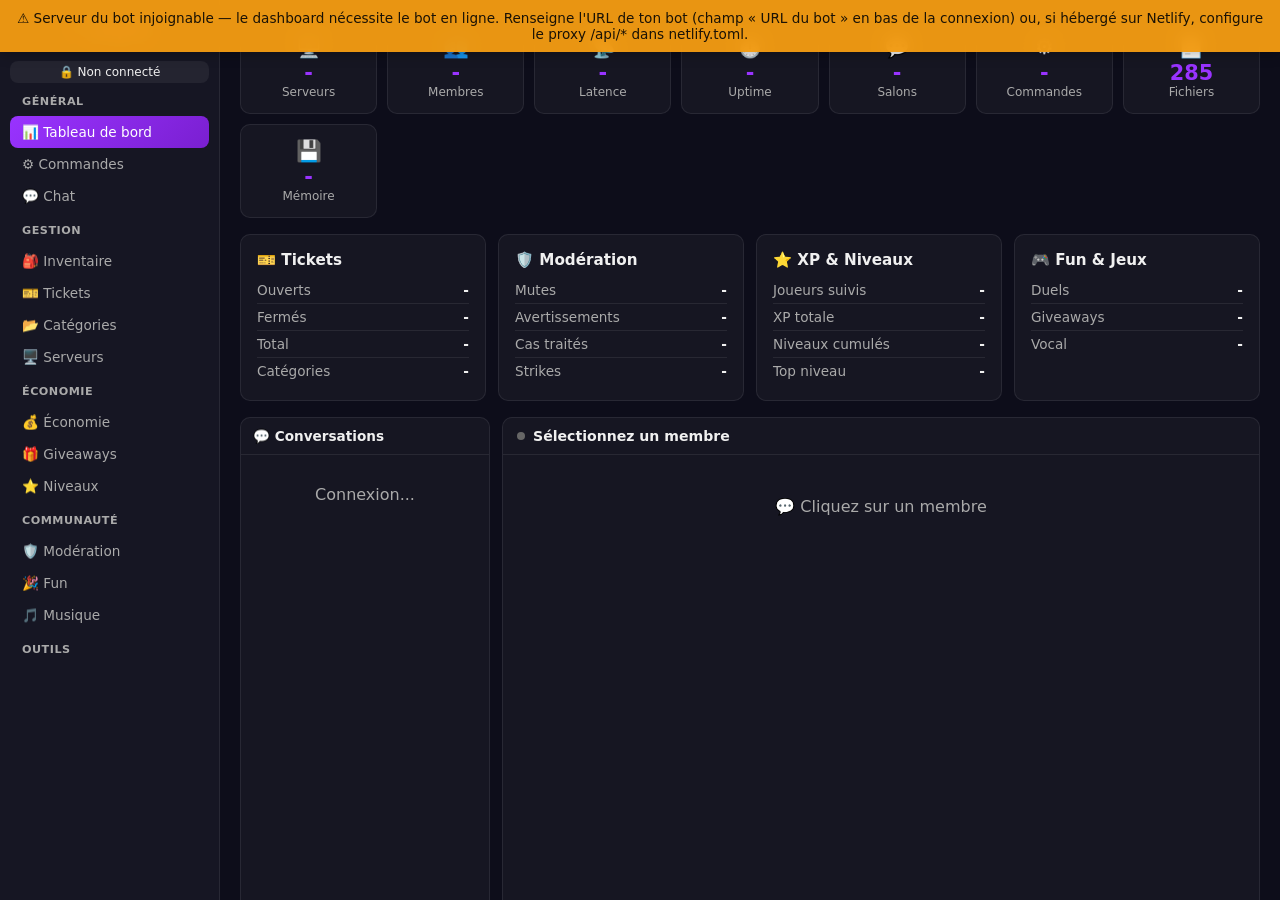
==== dashboard.html @ 364f9ef4 "Initial commit: static site (index, dashboard, common)" ====
<!DOCTYPE html>
<html lang="fr">
<head>
<meta charset="UTF-8">
<meta name="viewport" content="width=device-width, initial-scale=1.0">
<title>𝓼ιмρℓє — Panneau de Contrôle</title>
<style>
*{margin:0;padding:0;box-sizing:border-box}
:root{--p:#9933ff;--p2:#7a1fd1;--s:#ff3399;--ok:#2ecc71;--bad:#e74c3c;--warn:#f39c12;--bg:#0d0d1a;--glass:rgba(255,255,255,0.06);--gh:rgba(255,255,255,0.10);--card:rgba(255,255,255,0.04);--brd:rgba(255,255,255,0.08);--t:#f0f0f0;--t2:#aaa;--r:14px}
body{font-family:system-ui,-apple-system,sans-serif;background:var(--bg);color:var(--t);height:100vh;overflow:hidden}
.layout{display:flex;height:100vh}
.sidebar{width:220px;background:var(--card);border-right:1px solid var(--brd);padding:16px 10px;flex-shrink:0;overflow-y:auto}
.sidebar h1{font-size:1.1em;font-weight:800;background:linear-gradient(135deg,var(--p),var(--s));-webkit-background-clip:text;-webkit-text-fill-color:transparent;background-clip:text;margin-bottom:16px;text-align:center;padding:4px}
.nav-item{display:flex;align-items:center;gap:8px;padding:8px 12px;border-radius:8px;cursor:pointer;transition:all .2s;color:var(--t2);font-weight:500;font-size:.85em}
.nav-item:hover{background:rgba(153,51,255,0.1);color:var(--t)}
.nav-item.active{background:linear-gradient(135deg,var(--p),var(--p2));color:#fff}
.nav-group{margin:8px 0 4px;padding:4px 12px;font-size:.7em;color:var(--t2);text-transform:uppercase;letter-spacing:.5px;font-weight:700}
.main{flex:1;overflow-y:auto;padding:20px}
.page{display:none}
.page.active{display:block;animation:fade .2s ease}
@keyframes fade{from{opacity:0;transform:translateY(4px)}to{opacity:1;transform:translateY(0)}}
.stats{display:grid;grid-template-columns:repeat(auto-fit,minmax(130px,1fr));gap:10px;margin-bottom:16px}
.sc{background:var(--card);border-radius:10px;padding:14px 10px;text-align:center;border:1px solid var(--brd);transition:all .2s}
.sc:hover{transform:translateY(-2px);background:var(--gh)}
.sc .ico{font-size:1.3em;margin-bottom:2px}
.sc .val{font-size:1.3em;font-weight:800;color:var(--p)}
.sc .lbl{font-size:.75em;color:var(--t2)}
.cards{display:grid;grid-template-columns:repeat(auto-fit,minmax(240px,1fr));gap:12px;margin-bottom:16px}
.cd{background:var(--card);border-radius:10px;padding:16px;border:1px solid var(--brd)}
.cd h3{font-size:.95em;margin-bottom:8px;display:flex;align-items:center;gap:6px}
.r{display:flex;justify-content:space-between;padding:5px 0;border-bottom:1px solid var(--brd);font-size:.85em}
.r:last-child{border-bottom:none}
.r .l{color:var(--t2)}.r .v{font-weight:600}
.tw{overflow-x:auto;border-radius:10px;border:1px solid var(--brd)}
table{width:100%;border-collapse:collapse;background:var(--card)}
th,td{padding:8px 12px;text-align:left;border-bottom:1px solid var(--brd);font-size:.85em}
th{background:rgba(153,51,255,0.08);color:var(--p);font-weight:600;font-size:.75em;text-transform:uppercase}
tr:hover td{background:rgba(255,255,255,0.02)}
.bdg{display:inline-block;padding:2px 8px;border-radius:12px;font-size:.72em;font-weight:600}
.bdg-on{background:rgba(46,204,113,0.2);color:#2ecc71}
.bdg-off{background:rgba(231,76,60,0.2);color:#e74c3c}
.bdg-warn{background:rgba(243,156,18,0.2);color:#f39c12}
.tg{position:relative;display:inline-block;width:36px;height:18px;cursor:pointer}
.tg input{display:none}
.tg .sl{position:absolute;inset:0;background:rgba(255,255,255,0.15);border-radius:18px;transition:all .3s}
.tg .sl::before{content:'';position:absolute;width:14px;height:14px;left:2px;bottom:2px;background:#fff;border-radius:50%;transition:all .3s}
.tg input:checked+.sl{background:var(--p)}
.tg input:checked+.sl::before{transform:translateX(18px)}
.btn{padding:6px 12px;border:none;border-radius:7px;font-size:.8em;font-weight:600;cursor:pointer;transition:all .2s;display:inline-flex;align-items:center;gap:4px}
.btn-p{background:linear-gradient(135deg,var(--p),var(--p2));color:#fff}
.btn-p:hover{opacity:.85}
.btn-bad{background:rgba(231,76,60,0.2);color:#e74c3c}
.btn-bad:hover{background:rgba(231,76,60,0.3)}
.btn-ok{background:rgba(46,204,113,0.2);color:#2ecc71}
.btn-ok:hover{background:rgba(46,204,113,0.3)}
.btn-g{background:transparent;color:var(--t2);border:1px solid var(--brd)}
.btn-g:hover{background:var(--gh);color:var(--t)}
.emp{text-align:center;padding:30px;color:var(--t2)}
.load{text-align:center;padding:30px;color:var(--t2);animation:pulse 1.5s infinite}
@keyframes pulse{0%,100%{opacity:1}50%{opacity:.4}}
.modal{display:none;position:fixed;inset:0;background:rgba(0,0,0,0.6);backdrop-filter:blur(6px);z-index:1000;align-items:center;justify-content:center}
.modal.active{display:flex}
.modal-inner{background:#1a1a2e;border-radius:var(--r);padding:22px;max-width:460px;width:90%;border:1px solid var(--brd);max-height:80vh;overflow-y:auto}
.modal-inner h2{margin-bottom:12px;font-size:1.1em}
.modal-inner label{display:block;margin-bottom:3px;font-size:.82em;color:var(--t2)}
.modal-inner input,.modal-inner textarea,.modal-inner select{width:100%;padding:7px 10px;border-radius:7px;border:1px solid var(--brd);background:rgba(255,255,255,0.05);color:var(--t);font-size:.88em;margin-bottom:10px;outline:none;font-family:inherit}
.modal-inner input:focus,.modal-inner textarea:focus{border-color:var(--p)}
.modal-inner textarea{min-height:60px;resize:vertical}
.bar{display:flex;gap:6px;flex-wrap:wrap;margin-bottom:14px}
.sel{padding:7px 10px;border-radius:7px;border:1px solid var(--brd);background:var(--card);color:var(--t);font-size:.85em;outline:none;min-width:160px}
.in{padding:7px 10px;border-radius:7px;border:1px solid var(--brd);background:rgba(255,255,255,0.05);color:var(--t);font-size:.85em;outline:none}
#sb{display:none;padding:8px 14px;border-radius:8px;margin-bottom:12px;font-size:.85em}
#sb.bad{display:block;background:rgba(231,76,60,0.15);color:#ff6b6b;border:1px solid rgba(231,76,60,0.25)}
#sb.ok{display:block;background:rgba(46,204,113,0.15);color:#2ecc71;border:1px solid rgba(46,204,113,0.25)}
@media(max-width:768px){.sidebar{width:50px;font-size:0}.sidebar h1{font-size:0}.nav-item{justify-content:center;padding:8px}.main{padding:12px}.stats{grid-template-columns:repeat(2,1fr)}}
</style>
</head>
<body>
<div class="layout">
<nav class="sidebar" id="sidebar">
<h1>⚡ 𝓼ιмρℓє</h1>
<div id="authStatus" style="text-align:center;padding:4px 8px;margin-bottom:8px;font-size:.75em;border-radius:8px;background:var(--glass)">🔒 <span id="authLabel">Non connecté</span></div>
<div class="nav-group">Général</div>
<div class="nav-item active" data-page="overview">📊 Tableau de bord</div>
<div class="nav-item" data-page="commands">⚙️ Commandes</div>
<div class="nav-item" data-page="chat">💬 Chat</div>
<div class="nav-group">Gestion</div>
<div class="nav-item" data-page="inventory">🎒 Inventaire</div>
<div class="nav-item" data-page="tickets">🎫 Tickets</div>
<div class="nav-item" data-page="categories">📂 Catégories</div>
<div class="nav-item" data-page="servers">🖥️ Serveurs</div>
<div class="nav-group">Économie</div>
<div class="nav-item" data-page="economy">💰 Économie</div>
<div class="nav-item" data-page="giveaway">🎁 Giveaways</div>
<div class="nav-item" data-page="leveling">⭐ Niveaux</div>
<div class="nav-group">Communauté</div>
<div class="nav-item" data-page="moderation">🛡️ Modération</div>
<div class="nav-item" data-page="fun">🎉 Fun</div>
<div class="nav-item" data-page="music">🎵 Musique</div>
<div class="nav-group">Outils</div>
</nav>

<main class="main" id="main">
<div id="sb"></div>

<!-- DASHBOARD -->
<div id="page-overview" class="page active">
<div class="stats" id="ovStats">
<div class="sc"><div class="ico">🖥️</div><div class="val" id="sGuilds">-</div><div class="lbl">Serveurs</div></div>
<div class="sc"><div class="ico">👥</div><div class="val" id="sUsers">-</div><div class="lbl">Membres</div></div>
<div class="sc"><div class="ico">📡</div><div class="val" id="sPing">-</div><div class="lbl">Latence</div></div>
<div class="sc"><div class="ico">⏱️</div><div class="val" id="sUptime">-</div><div class="lbl">Uptime</div></div>
<div class="sc"><div class="ico">💬</div><div class="val" id="sChannels">-</div><div class="lbl">Salons</div></div>
<div class="sc"><div class="ico">⚙️</div><div class="val" id="sCommands">-</div><div class="lbl">Commandes</div></div>
<div class="sc"><div class="ico">📄</div><div class="val" id="sFiles">-</div><div class="lbl">Fichiers</div></div>
<div class="sc"><div class="ico">💾</div><div class="val" id="sMemory">-</div><div class="lbl">Mémoire</div></div>
</div>
<div class="cards">
<div class="cd"><h3>🎫 Tickets</h3>
<div class="r"><span class="l">Ouverts</span><span class="v" id="tOpen">-</span></div>
<div class="r"><span class="l">Fermés</span><span class="v" id="tClosed">-</span></div>
<div class="r"><span class="l">Total</span><span class="v" id="tTotal">-</span></div>
<div class="r"><span class="l">Catégories</span><span class="v" id="tCats">-</span></div>
</div>
<div class="cd"><h3>🛡️ Modération</h3>
<div class="r"><span class="l">Mutes</span><span class="v" id="mMutes">-</span></div>
<div class="r"><span class="l">Avertissements</span><span class="v" id="mWarns">-</span></div>
<div class="r"><span class="l">Cas traités</span><span class="v" id="mCases">-</span></div>
<div class="r"><span class="l">Strikes</span><span class="v" id="mStrikes">-</span></div>
</div>
<div class="cd"><h3>⭐ XP & Niveaux</h3>
<div class="r"><span class="l">Joueurs suivis</span><span class="v" id="xPlayers">-</span></div>
<div class="r"><span class="l">XP totale</span><span class="v" id="xTotal">-</span></div>
<div class="r"><span class="l">Niveaux cumulés</span><span class="v" id="xLevels">-</span></div>
<div class="r"><span class="l">Top niveau</span><span class="v" id="xTop">-</span></div>
</div>
<div class="cd"><h3>🎮 Fun & Jeux</h3>
<div class="r"><span class="l">Duels</span><span class="v" id="fDuels">-</span></div>
<div class="r"><span class="l">Giveaways</span><span class="v" id="fGive">-</span></div>
<div class="r"><span class="l">Vocal</span><span class="v" id="fVoice">-</span></div>
</div>
</div>
</div>

<!-- COMMANDES -->
<div id="page-commands" class="page">
<div class="bar"><h2 style="font-size:1.1em">⚙️ Commandes</h2><span style="color:var(--t2);font-size:.85em" id="cmdStats"></span></div>
<div id="cmdsList" style="display:grid;grid-template-columns:repeat(auto-fill,minmax(260px,1fr));gap:8px"><div class="load">⏳</div></div>
</div>

<!-- CHAT -->
<div id="page-chat" class="page" style="display:flex;flex-direction:column;height:calc(100vh - 40px)">
<div style="display:flex;gap:12px;flex:1;overflow:hidden">
<div style="width:250px;flex-shrink:0;background:var(--card);border-radius:10px;border:1px solid var(--brd);display:flex;flex-direction:column;overflow:hidden">
<div style="padding:10px 12px;border-bottom:1px solid var(--brd);font-weight:600;font-size:.85em">💬 Conversations</div>
<div id="convList" style="flex:1;overflow-y:auto"><div class="emp">Connexion...</div></div>
</div>
<div style="flex:1;display:flex;flex-direction:column;background:var(--card);border-radius:10px;border:1px solid var(--brd);overflow:hidden">
<div id="chatHdr" style="padding:10px 14px;border-bottom:1px solid var(--brd);font-weight:600;font-size:.88em;display:flex;align-items:center;gap:8px"><span id="chatDot" style="width:8px;height:8px;border-radius:50%;background:#666;display:inline-block"></span><span id="chatUser">Sélectionnez un membre</span></div>
<div id="chatMsgs" style="flex:1;overflow-y:auto;padding:12px 14px;display:flex;flex-direction:column;gap:6px"><div class="emp">💬 Cliquez sur un membre</div></div>
<div style="display:flex;gap:8px;padding:10px 14px;border-top:1px solid var(--brd)">
<textarea id="chatIn" placeholder="Message..." rows="1" style="flex:1;padding:8px 12px;border-radius:8px;border:1px solid var(--brd);background:rgba(255,255,255,0.05);color:var(--t);font-size:.85em;resize:none;outline:none;font-family:inherit" onkeydown="if(event.key==='Enter'&&!event.shiftKey){event.preventDefault();sendChat()}"></textarea>
<button class="btn btn-p" onclick="sendChat()">Envoyer</button>
</div>
</div>
</div>
</div>

<!-- TICKETS -->
<div id="page-tickets" class="page">
<div class="bar"><h2 style="font-size:1.1em">🎫 Tickets récents</h2><span style="color:var(--t2);font-size:.85em">Les 50 derniers tickets</span></div>
<div id="ticketsContent"><div class="load">⏳</div></div>
</div>

<!-- CATÉGORIES -->
<div id="page-categories" class="page">
<div class="bar">
<h2 style="font-size:1.1em">📂 Catégories</h2>
<select class="sel" id="catSel"><option value="">Tous les serveurs</option></select>
<button class="btn btn-p" onclick="openCat()">➕ Nouvelle</button>
<button class="btn btn-g" onclick="loadCats()">🔄</button>
</div>
<div id="catsContent"><div class="load">⏳</div></div>
</div>

<!-- SERVEURS -->
<div id="page-servers" class="page">
<div class="bar"><h2 style="font-size:1.1em">🖥️ Serveurs</h2></div>
<div id="srvContent"><div class="load">⏳</div></div>
</div>

<!-- ÉCONOMIE -->
<div id="page-economy" class="page">
<div class="bar">
<h2 style="font-size:1.1em">💰 Top Économie</h2>
<button class="btn btn-g" onclick="loadEconomy()">🔄</button>
</div>
<div id="ecoContent"><div class="load">⏳</div></div>
</div>

<!-- GIVEAWAY -->
<div id="page-giveaway" class="page">
<div class="bar"><h2 style="font-size:1.1em">🎁 Giveaways</h2><button class="btn btn-g" onclick="loadGiveaways()">🔄</button></div>
<div id="giveContent"><div class="load">⏳</div></div>
</div>

<!-- NIVEAUX -->
<div id="page-leveling" class="page">
<div class="bar"><h2 style="font-size:1.1em">⭐ Classement Niveaux</h2><button class="btn btn-g" onclick="loadLeveling()">🔄</button></div>
<div id="lvlContent"><div class="load">⏳</div></div>
</div>

<!-- MODÉRATION -->
<div id="page-moderation" class="page">
<div class="stats" id="modStats">
<div class="sc"><div class="ico">🔨</div><div class="val" id="modBans">-</div><div class="lbl">Bannissements</div></div>
<div class="sc"><div class="ico">🔇</div><div class="val" id="modMutes2">-</div><div class="lbl">Mutes</div></div>
<div class="sc"><div class="ico">⚠️</div><div class="val" id="modWarns2">-</div><div class="lbl">Avertissements</div></div>
<div class="sc"><div class="ico">📋</div><div class="val" id="modCases2">-</div><div class="lbl">Cas traités</div></div>
</div>
<div class="cards">
<div class="cd"><h3>🔨 Dernières actions</h3>
<div id="modActions"><div class="emp">Aucune action récente</div></div>
</div>
</div>
</div>

<!-- FUN -->
<div id="page-fun" class="page">
<div class="bar"><h2 style="font-size:1.1em">🎉 Fun & Jeux</h2></div>
<div class="cards" id="funContent"><div class="load">⏳</div></div>
</div>

<!-- MUSIQUE -->
<div id="page-music" class="page">
<div class="bar"><h2 style="font-size:1.1em">🎵 Musique</h2></div>
<div class="cards" id="musicContent"><div class="load">⏳</div></div>
</div>

<!-- INVENTAIRE -->
<div id="page-inventory" class="page">
<div id="invLoginPrompt" style="display:none">
<div class="cd" style="max-width:400px;margin:40px auto;text-align:center;padding:30px">
<div style="font-size:2.5em;margin-bottom:12px">🔒</div>
<h2 style="font-size:1.2em;margin-bottom:8px">Connexion requise</h2>
<p style="color:var(--t2);font-size:.85em;margin-bottom:16px">Connecte-toi avec ton ID Discord pour gérer tes rôles depuis le web.</p>
<input id="invUserId" class="in" style="width:100%;margin-bottom:8px;text-align:center" placeholder="ID Discord (ex: 123456789012345678)">
<input id="invPassword" class="in" style="width:100%;margin-bottom:12px;text-align:center" type="password" placeholder="Mot de passe (optionnel)">
<div class="bar" style="justify-content:center">
<button class="btn btn-p" onclick="loginAndLoadInv()">🔓 Se connecter</button>
</div>
<div style="margin-top:10px;font-size:.75em;color:var(--t2)">💡 Mot de passe seulement si tu en as défini un. Sinon, laisse vide.</div>
</div>
</div>
<div id="invContent" style="display:none">
<div class="bar">
<h2 style="font-size:1.1em">🎒 Mon Inventaire</h2>
<select class="sel" id="invGuildSel" onchange="loadInventory()"></select>
<span style="color:var(--t2);font-size:.85em" id="invBadge"></span>
<button class="btn btn-g" onclick="loadInventory()">🔄</button>
</div>
<div style="display:grid;grid-template-columns:repeat(auto-fit,minmax(320px,1fr));gap:12px;margin-bottom:12px">
<div class="cd"><h3>👁️ Rôles affichés</h3><div id="invDisplayed" class="emp">Aucun</div></div>
<div class="cd"><h3>🙈 Rôles masqués</h3><div id="invHidden" class="emp">Aucun</div></div>
</div>
<div class="cd" style="margin-bottom:12px"><h3>🔒 Rôles système</h3><div id="invLocked" class="emp">Aucun</div></div>
<div class="cd"><h3>📥 Rôles disponibles</h3><div id="invClaimable" class="emp">Aucun</div></div>
</div>
</div>
</main>
</div>

<!-- MODAL -->
<div class="modal" id="modal">
<div class="modal-inner">
<h2 id="modTitle">Nouveau</h2>
<input type="hidden" id="modId">
<div id="modFields"></div>
<div class="bar" style="justify-content:flex-end;margin-top:4px">
<button class="btn btn-g" onclick="closeModal()">Annuler</button>
<button class="btn btn-p" onclick="saveModal()">💾 Enregistrer</button>
</div>
</div>
</div>

<script src="common.js"></script>
<script>
const API='/api/bot';const AAPI='/api/auth';const IAPI='/api/inventory';
let UID='';let convs=[];let chatUser=null;let chatInt=null;let cats={};
let SESSION_TOKEN=localStorage.getItem('session_token')||'';
let SESSION_USER=null;let SESSION_GUILDS=[];
let SESSION_PERMISSION_LEVEL=parseInt(localStorage.getItem('permissionLevel'))||0;
function $(id){return document.getElementById(id)}
function st(t,m,to=5000){const e=$('sb');e.className='status-bar '+t;e.textContent=m;if(to)setTimeout(()=>e.style.display='none',to)}
function fmt(n){return(n??0).toLocaleString('fr-FR')}
function ut(s){const d=Math.floor(s/86400),h=Math.floor((s%86400)/3600),m=Math.floor((s%3600)/60),se=Math.floor(s%60);return `${d}j ${h}h ${m}m ${se}s`}
function esc(s){const d=document.createElement('div');d.textContent=s;return d.innerHTML}
function authHeaders(extra){return{'Content-Type':'application/json',...(SESSION_TOKEN?{'x-session-token':SESSION_TOKEN}:{}),...extra}}
async function api(p,o){const res=await fetch(`${API}${p}`,{...o,headers:authHeaders(o?.headers)});if(!res.ok){const t=await res.text().catch(()=>'');throw new Error(t||res.statusText)}return res.json()}
async function apiRaw(base,p,o){const url=(window.SITE?.apiBase||'')+`${base}${p}`;const res=await fetch(url,{...o,headers:authHeaders(o?.headers)});if(!res.ok){const t=await res.text().catch(()=>'');throw new Error(t||res.statusText)}return res.json()}

// ─── Auth ───
function updateAuthUI(){
const el=$('authLabel');const st=$('authStatus');
if(SESSION_USER){el.textContent=SESSION_USER.id.slice(0,8)+'…';st.style.background='rgba(46,204,113,0.15)'}
else{el.textContent='Non connecté';st.style.background='var(--glass)'}
}
async function checkSession(){if(!SESSION_TOKEN)return null
try{const r=await apiRaw(AAPI,'/verify');if(r.valid){SESSION_USER=r.session;SESSION_PERMISSION_LEVEL=parseInt(localStorage.getItem('permissionLevel'))||0;updateAuthUI();return r.session}throw new Error('Invalid')}catch(e){SESSION_TOKEN='';SESSION_USER=null;SESSION_PERMISSION_LEVEL=0;localStorage.removeItem('session_token');localStorage.removeItem('permissionLevel');localStorage.removeItem('permissionName');updateAuthUI();return null}}
async function doLogin(){const userId=$('invUserId').value.trim();const password=$('invPassword').value.trim();if(!userId){st('bad','❌ ID Discord requis');return}
try{const r=await apiRaw(AAPI,'/login',{method:'POST',body:JSON.stringify({userId,password:password||'none'})});SESSION_TOKEN=r.token;SESSION_USER=r.user;SESSION_PERMISSION_LEVEL=r.permissionLevel||0;localStorage.setItem('session_token',r.token);localStorage.setItem('permissionLevel',r.permissionLevel||0);localStorage.setItem('permissionName',r.permissionName||'Membre');updateAuthUI();st('ok','✅ Connecté !');return r}catch(e){st('bad','❌ '+e.message);return null}}
function doLogout(){SESSION_TOKEN='';SESSION_USER=null;SESSION_PERMISSION_LEVEL=0;localStorage.removeItem('session_token');localStorage.removeItem('permissionLevel');localStorage.removeItem('permissionName');updateAuthUI();$('invLoginPrompt').style.display='block';$('invContent').style.display='none';st('ok','✅ Déconnecté')}

async function loginAndLoadInv(){const r=await doLogin();if(r)$('invLoginPrompt').style.display='none';loadInventory()}

// ─── Navigation ───
document.querySelectorAll('.nav-item').forEach(i=>{i.addEventListener('click',()=>{document.querySelectorAll('.nav-item').forEach(n=>n.classList.remove('active'));document.querySelectorAll('.page').forEach(p=>p.classList.remove('active'));i.classList.add('active');const pg=$('page-'+i.dataset.page);if(pg){pg.classList.add('active');loadPage(i.dataset.page)}})})

function loadPage(n){
if(n==='chat')initChat();
if(n==='overview')loadOverview();
if(n==='commands')loadCommands();
if(n==='tickets')loadTickets();
if(n==='categories'){loadGuilds();loadCats()}
if(n==='servers')loadServers();
if(n==='economy')loadEconomy();
if(n==='giveaway')loadGiveaways();
if(n==='leveling')loadLeveling();
if(n==='moderation')loadModeration();
if(n==='fun')loadFun();
if(n==='music')loadMusic();
if(n==='inventory')showInventory();
}

// DASHBOARD
async function loadOverview(){
try{const s=await api('/stats');$('sGuilds').textContent=fmt(s.guilds);$('sUsers').textContent=fmt(s.users);$('sPing').textContent=fmt(s.ping);$('sChannels').textContent=fmt(s.channels);$('sCommands').textContent=fmt(s.commands);$('sMemory').textContent=(s.memory/1024/1024).toFixed(1)+'MB';if(s.uptime)$('sUptime').textContent=ut(s.uptime)}catch(e){}
try{const t=await api('/tickets');$('tOpen').textContent=fmt(t.open);$('tClosed').textContent=fmt(t.closed);$('tTotal').textContent=fmt(t.total);$('tCats').textContent=fmt(t.categories)}catch(e){}
try{const m=await api('/moderation/stats');$('mMutes').textContent=fmt(m.activeMutes);$('mWarns').textContent=fmt(m.totalWarnings);$('mCases').textContent=fmt(m.totalCases);$('mStrikes').textContent=fmt(m.totalStrikes)}catch(e){}
try{const x=await api('/leveling/stats');$('xPlayers').textContent=fmt(x.players);$('xTotal').textContent=fmt(x.totalXp);$('xLevels').textContent=fmt(x.totalLevels);if(x.topPlayers&&x.topPlayers.length)$('xTop').textContent=`${x.topPlayers[0].level}`}catch(e){}
try{const f=await api('/fun/stats');$('fDuels').textContent=fmt(f.totalDuels)}catch(e){}
try{const g=await api('/giveaways/stats');$('fGive').textContent=fmt(g.active||0)}catch(e){}
try{const v=await api('/voice/stats');$('fVoice').textContent=fmt(v.usersInVoice||0)}catch(e){}
try{$('sFiles').textContent=fmt(285)}catch(e){}
}

// COMMANDS
async function loadCommands(){
try{const d=await api('/commands');const c=d.commands;const en=c.filter(x=>x.enabled).length;$('cmdStats').textContent=`${en}/${c.length} actives`;const gr={};const nm={moderation:'🛡️ Modération',admin:'👑 Admin',configuration:'⚙️ Config',tickets:'🎫 Tickets',community:'👥 Communauté',information:'ℹ️ Info',fun:'🎉 Fun',giveaway:'🎁 Giveaway',invites:'📨 Invit',leveling:'⭐ XP',casino:'💰 Casino',utility:'🔧 Util',protection:'🔒 Protect',roles:'🔰 Rôles',suggestion:'💡 Suggest',voice:'🎤 Vocal',welcome:'👋 Bienvenue',xp:'⭐ XP',backup:'💾 Backup',automod:'🤖 Auto-Mod',panel:'🎛️ Panneaux',economy:'💰 Économie',games:'🎮 Jeux',images:'🖼️ Images',levels:'⭐ Niveaux',music:'🎵 Musique',profile:'👤 Profil',tools:'🔧 Outils',suggestions:'💡 Suggestions',afk:'💤 AFK',birthdays:'🎂 Anniversaires',family:'👨‍👩‍👧 Famille',reactionroles:'🔘 Réaction Rôles'};
for(const x of c){if(!gr[x.category])gr[x.category]=[];gr[x.category].push(x)}
let h='';for(const[cat,list]of Object.entries(gr)){h+=`<div class="cd"><h4>${nm[cat]||'📁 '+cat} <span style="color:var(--t2);font-weight:400;font-size:.78em">(${list.length})</span></h4>`;for(const x of list){h+=`<div style="display:flex;justify-content:space-between;align-items:center;padding:3px 0;font-size:.82em;border-bottom:1px solid var(--brd)"><span style="font-family:monospace;font-weight:600">/${x.name}</span><label class="tg"><input type="checkbox" ${x.enabled?'checked':''} data-key="${x.key}" onchange="toggleCmd(this)"><span class="sl"></span></label></div>`}h+='</div>'}
$('cmdsList').innerHTML=h||'<div class="emp">📭 Aucune commande</div>'}catch(e){$('cmdsList').innerHTML='<div class="emp">❌ Erreur</div>'}
}
async function toggleCmd(el){const k=el.dataset.key;try{await api('/commands/toggle',{method:'PUT',body:JSON.stringify({key:k})});st('ok','✅ Modifié');loadCommands()}catch(e){el.checked=!el.checked;st('bad','❌ Erreur')}}

// TICKETS
async function loadTickets(){
try{const d=await api('/tickets/recent?limit=50');if(!d.tickets?.length){$('ticketsContent').innerHTML='<div class="emp">📭 Aucun ticket</div>';return}
let h='<div class="tw"><table><thead><tr><th>#</th><th>Utilisateur</th><th>Serveur</th><th>Statut</th><th>Date</th></tr></thead><tbody>'
for(const t of d.tickets){const st=t.open?'<span class="bdg bdg-on">✅ Ouvert</span>':'<span class="bdg bdg-off">❌ Fermé</span>';const dt=new Date(t.createdAt).toLocaleDateString('fr-FR',{day:'numeric',month:'short',year:'numeric',hour:'2-digit',minute:'2-digit'});h+=`<tr><td>#${t.id}</td><td><code>${(t.userId||'?').slice(0,10)}…</code></td><td>${t.guildId?t.guildId.slice(0,8)+'…':'-'}</td><td>${st}</td><td>${dt}</td></tr>`}
h+='</tbody></table></div>';$('ticketsContent').innerHTML=h}catch(e){$('ticketsContent').innerHTML='<div class="emp">❌ Erreur</div>'}
}

// CATÉGORIES
let guilds=[];
async function loadGuilds(){try{guilds=await api('/guilds');const s=$('catSel');s.innerHTML='<option value="">— Tous —</option>';for(const g of guilds)s.innerHTML+=`<option value="${g.id}">${esc(g.name)}</option>`}catch(e){}}
async function loadCats(){try{const gid=$('catSel').value;let d;if(gid)d=await api(`/guilds/${gid}/categories`);else d=await api('/tickets/categories');const c=d.categories||[];if(!c.length){$('catsContent').innerHTML='<div class="emp">📭 Aucune catégorie</div>';return}
let h=`<div class="tw"><table><thead><tr><th>Emoji</th><th>Nom</th><th>Limite</th><th>Salon</th><th>Actions</th></tr></thead><tbody>`
for(const x of c){const ch=x.discordCategory?'<span class="bdg bdg-on">✅</span>':'<span class="bdg bdg-off">❌</span>';h+=`<tr><td style="font-size:1.2em">${x.emoji||'📁'}</td><td><strong>${esc(x.name)}</strong></td><td>${x.memberLimit||1}</td><td>${ch}</td><td><button class="btn btn-g btn-sm" onclick="editCat('${x.id}')">✏️</button> <button class="btn btn-bad btn-sm" onclick="delCat('${x.id}','${esc(x.name)}')">🗑️</button></td></tr>`}
h+='</tbody></table></div>';$('catsContent').innerHTML=h}catch(e){$('catsContent').innerHTML='<div class="emp">❌ Erreur</div>'}
}

async function editCat(id){const gid=$('catSel').value;if(!gid){st('bad','❌ Choisissez un serveur');return}
try{const d=await api(`/guilds/${gid}/categories`);const c=d.categories.find(x=>String(x.id)===id||String(x.id)===String(id));if(c)openCat(c);else st('bad','❌ Introuvable')}catch(e){st('bad','❌ '+e.message)}}
async function delCat(id,name){if(!confirm(`⚠️ Supprimer "${name}" ?`))return;try{await api(`/guilds/categories/${id}`,{method:'DELETE'});loadCats();st('ok','✅ Supprimé')}catch(e){st('bad','❌ '+e.message)}}
$('catSel')?.addEventListener('change',loadCats);

function openCat(d){$('modTitle').textContent=d?'✏️ Modifier':'➕ Nouvelle catégorie';$('modId').value=d?.id||''
$('modFields').innerHTML=`
<label>Nom *</label><input id="f_name" value="${esc(d?.name||'')}" placeholder="Support">
<label>Emoji</label><input id="f_emoji" value="${esc(d?.emoji||'📁')}" maxlength="2" style="max-width:60px">
<label>Limite membres</label><input id="f_limit" type="number" value="${d?.memberLimit||1}" min="1" max="10" style="max-width:70px">
<label>Message d'ouverture</label><textarea id="f_msg">${esc(d?.openingMessage||'')}</textarea>
`;$('modal').classList.add('active')}
function closeModal(){$('modal').classList.remove('active')}
async function saveModal(){const id=$('modId').value,gid=$('catSel').value;if(!gid&&!id){st('bad','❌ Choisissez un serveur');return}
const body={name:$('f_name').value.trim(),emoji:$('f_emoji').value.trim()||'📁',memberLimit:parseInt($('f_limit').value)||1,openingMessage:$('f_msg').value.trim()}
if(!body.name){st('bad','❌ Nom requis');return}
try{if(id)await api(`/guilds/categories/${id}`,{method:'PUT',body:JSON.stringify(body)});else await api(`/guilds/${gid}/categories`,{method:'POST',body:JSON.stringify(body)});closeModal();loadCats();st('ok','✅ Enregistré')}catch(e){st('bad','❌ '+e.message)}}

// SERVEURS
async function loadServers(){try{const gl=await api('/guilds');if(!gl.length){$('srvContent').innerHTML='<div class="emp">📭 Aucun serveur</div>';return}
let h='<div style="display:grid;grid-template-columns:repeat(auto-fill,minmax(280px,1fr));gap:10px">'
for(const g of gl){h+=`<div class="cd" style="display:flex;align-items:center;gap:10px;padding:12px"><div style="width:36px;height:36px;border-radius:50%;overflow:hidden;flex-shrink:0;font-size:1.4em;display:flex;align-items:center;justify-content:center;background:rgba(255,255,255,0.05)">${g.icon?`<img src="${g.icon}" style="width:36px;height:36px;border-radius:50%">`:'🖥️'}</div><div style="flex:1;min-width:0"><div style="font-weight:700;overflow:hidden;text-overflow:ellipsis;white-space:nowrap;font-size:.9em">${esc(g.name)}</div><div style="color:var(--t2);font-size:.78em">👥 ${fmt(g.memberCount)} · 🎫 ${fmt(g.openTickets)} ouverts</div></div></div>`}
h+='</div>';$('srvContent').innerHTML=h}catch(e){$('srvContent').innerHTML='<div class="emp">❌ Erreur</div>'}}

// ÉCONOMIE
async function loadEconomy(){try{const d=await api('/leveling/leaderboard?limit=50');if(!d.length){$('ecoContent').innerHTML='<div class="emp">📭 Aucun joueur</div>';return}
let h='<div class="tw"><table><thead><tr><th>#</th><th>ID</th><th>Niveau</th><th>XP</th></tr></thead><tbody>'
for(const u of d){const m=u.rank===1?'🥇':u.rank===2?'🥈':u.rank===3?'🥉':`#${u.rank}`;h+=`<tr><td>${m}</td><td><code>${u.id.slice(0,12)}…</code></td><td>${u.level}</td><td>${fmt(u.xp)} XP</td></tr>`}
h+='</tbody></table></div>';$('ecoContent').innerHTML=h}catch(e){$('ecoContent').innerHTML='<div class="emp">❌ Erreur</div>'}}

// GIVEAWAYS
async function loadGiveaways(){try{const d=await api('/giveaways/stats');$('giveContent').innerHTML=`<div class="cards"><div class="cd"><h3>🎁 Giveaways</h3><div class="r"><span class="l">Actifs</span><span class="v">${fmt(d.active||0)}</span></div><div class="r"><span class="l">Terminés</span><span class="v">${fmt(d.ended||0)}</span></div><div class="r"><span class="l">Total</span><span class="v">${fmt(d.total||0)}</span></div></div></div>`}catch(e){$('giveContent').innerHTML='<div class="emp">❌ Erreur</div>'}}

// LEVELING
async function loadLeveling(){try{const d=await api('/leveling/leaderboard?limit=50');if(!d.length){$('lvlContent').innerHTML='<div class="emp">📭 Aucun joueur</div>';return}
let h='<div class="tw"><table><thead><tr><th>#</th><th>ID</th><th>Niveau</th><th>XP</th><th>Prochain</th></tr></thead><tbody>'
for(const u of d){const m=u.rank===1?'🥇':u.rank===2?'🥈':u.rank===3?'🥉':`#${u.rank}`;h+=`<tr><td>${m}</td><td><code>${u.id.slice(0,12)}…</code></td><td>${u.level}</td><td>${fmt(u.xp)}</td><td>${fmt(u.xp*1.5||0)}</td></tr>`}
h+='</tbody></table></div>';$('lvlContent').innerHTML=h}catch(e){$('lvlContent').innerHTML='<div class="emp">❌ Erreur</div>'}}

// MODÉRATION
async function loadModeration(){try{const d=await api('/moderation/stats');$('modBans').textContent=fmt(d.totalCases||0);$('modMutes2').textContent=fmt(d.activeMutes||0);$('modWarns2').textContent=fmt(d.totalWarnings||0);$('modCases2').textContent=fmt(d.totalCases||0);$('modActions').innerHTML=`<div class="r"><span class="l">Mutes actifs</span><span class="v">${fmt(d.activeMutes||0)}</span></div><div class="r"><span class="l">Avertissements</span><span class="v">${fmt(d.totalWarnings||0)}</span></div><div class="r"><span class="l">Strikes</span><span class="v">${fmt(d.totalStrikes||0)}</span></div>`}catch(e){}}

// FUN
async function loadFun(){$('funContent').innerHTML=`<div class="cd"><h3>🎮 Statistiques Fun</h3><div class="r"><span class="l">Commandes fun</span><span class="v">28</span></div><div class="r"><span class="l">Commandes image</span><span class="v">35</span></div><div class="r"><span class="l">Commandes jeu</span><span class="v">10</span></div></div><div class="cd"><h3>🖼️ Images</h3><div class="r"><span class="l">Génération</span><span class="v">Canvas</span></div><div class="r"><span class="l">Filtres</span><span class="v">15</span></div></div>`}

// MUSIQUE
async function loadMusic(){$('musicContent').innerHTML=`<div class="cd"><h3>🎵 Système Musique</h3><div class="r"><span class="l">Commandes</span><span class="v">17</span></div><div class="r"><span class="l">Plateformes</span><span class="v">YouTube, Spotify</span></div><div class="r"><span class="l">Lavalink</span><span class="v">Requis</span></div></div><div class="cd"><h3>🔊 Contrôles</h3><div class="r"><span class="l">Lecture</span><span class="v">play, stop, skip</span></div><div class="r"><span class="l">File</span><span class="v">queue, loop</span></div><div class="r"><span class="l">Audio</span><span class="v">bassboost, volume</span></div></div>`}

// CHAT
async function initChat(){const s=localStorage.getItem('chat_uid');if(s)UID=s;if(!UID){const k=prompt('🔑 ID Utilisateur Discord (Owner/Dev) :');if(!k)return;UID=k.trim();localStorage.setItem('chat_uid',UID)};loadConvs();if(chatInt)clearInterval(chatInt);chatInt=setInterval(()=>{if(chatUser)loadMsgs(chatUser,true)},3000)}
async function loadConvs(){try{const d=await api('/chat/conversations',{headers:{'x-user-id':UID}});convs=d.conversations||[];if(!convs.length){$('convList').innerHTML='<div class="emp">📭 Aucune conversation</div>';return}
let h='';for(const c of convs){const a=chatUser===c.userId;const inl=(c.username||c.userId).charAt(0).toUpperCase();const t=c.lastTime?new Date(c.lastTime).toLocaleTimeString('fr-FR',{hour:'2-digit',minute:'2-digit'}):'';h+=`<div class="${a?'active':''}" style="display:flex;align-items:center;gap:8px;padding:8px 12px;cursor:pointer;border-bottom:1px solid var(--brd);transition:all.2s;${a?'background:rgba(153,51,255,0.15);border-left:3px solid var(--p)':''}" onclick="selectChat('${c.userId}')"><div style="width:30px;height:30px;border-radius:50%;background:var(--p2);display:flex;align-items:center;justify-content:center;font-weight:700;font-size:.8em;color:#fff;flex-shrink:0">${inl}</div><div style="flex:1;min-width:0"><div style="font-weight:600;font-size:.82em;overflow:hidden;text-overflow:ellipsis;white-space:nowrap">${esc(c.username||c.userId)}</div><div style="font-size:.72em;color:var(--t2);overflow:hidden;text-overflow:ellipsis;white-space:nowrap">${esc(c.lastMessage||'')}</div></div><div style="font-size:.65em;color:var(--t2);flex-shrink:0">${t}</div></div>`}
$('convList').innerHTML=h}catch(e){}}
async function selectChat(uid){chatUser=uid;if(!uid){$('chatUser').textContent='Sélectionnez un membre';$('chatMsgs').innerHTML='<div class="emp">💬 Cliquez sur un membre</div>';$('chatDot').style.background='#666';return}
const c=convs.find(x=>x.userId===uid);$('chatUser').textContent=c?.username||uid;$('chatIn').value='';$('chatIn').focus();loadConvs();loadMsgs(uid)}
async function loadMsgs(uid,silent=false){try{const d=await api(`/chat/messages/${uid}`,{headers:{'x-user-id':UID}});const ms=d.messages||[];const c=$('chatMsgs');if(!ms.length){if(!silent)c.innerHTML='<div class="emp">💬 Écrivez à ce membre</div>';return}
let h='';for(const m of ms){const dir=m.direction==='outgoing'?'outgoing':'incoming';const t=new Date(m.createdAt).toLocaleTimeString('fr-FR',{hour:'2-digit',minute:'2-digit'});h+=`<div style="max-width:75%;padding:8px 12px;border-radius:10px;font-size:.85em;word-wrap:break-word;align-self:${dir==='outgoing'?'flex-end':'flex-start'};background:${dir==='outgoing'?'linear-gradient(135deg,var(--p),var(--p2))':'rgba(255,255,255,0.08)'};border-bottom-${dir==='outgoing'?'right':'left'}-radius:3px">${esc(m.content)}<div style="font-size:.65em;opacity:.6;margin-top:3px">${t}</div></div>`}
c.innerHTML=h;c.scrollTop=c.scrollHeight;$('chatDot').style.background='#2ecc71'}catch(e){if(!silent)$('chatMsgs').innerHTML='<div class="emp">❌ Erreur</div>'}}
async function sendChat(){const msg=$('chatIn').value.trim();if(!msg||!chatUser)return;$('chatIn').value='';try{await api('/chat/send',{method:'POST',headers:{'Content-Type':'application/json','x-user-id':UID},body:JSON.stringify({userId:chatUser,message:msg})});loadMsgs(chatUser);loadConvs()}catch(e){st('bad','❌ '+e.message);$('chatIn').value=msg}}

// ─── INVENTAIRE ───
async function showInventory(){
await checkSession();
if(!SESSION_TOKEN){$('invLoginPrompt').style.display='block';$('invContent').style.display='none';return}
$('invLoginPrompt').style.display='none';$('invContent').style.display='block'
try{const gl=await api('/guilds');SESSION_GUILDS=gl;const s=$('invGuildSel');s.innerHTML='';for(const g of gl){s.innerHTML+=`<option value="${g.id}">${esc(g.name)}</option>`}
loadInventory()}catch(e){$('invContent').innerHTML='<div class="emp">❌ Erreur chargement</div>'}
}
async function loadInventory(){
const guildId=$('invGuildSel').value;if(!guildId){$('invDisplayed').innerHTML='<div class="emp">Choisis un serveur</div>';return}
try{
const d=await apiRaw(IAPI,`/${guildId}/roles`);
$('invBadge').textContent=`${d.badge.emoji} ${d.badge.name} • Niv. ${d.memberLevel}`;
renderRoleList('invDisplayed',d.displayed,'visible',guildId);
renderRoleList('invHidden',d.hidden,'hidden',guildId);
renderRoleList('invLocked',d.locked,'locked',guildId);
renderRoleList('invClaimable',d.claimable,'claimable',guildId);
}catch(e){st('bad','❌ '+e.message)}
}
function renderRoleList(id,roles,state,guildId){
const el=$(id);if(!roles||!roles.length){el.innerHTML='<div class="emp">Aucun</div>';return}
let html='<div style="display:flex;flex-wrap:wrap;gap:6px">'
for(const r of roles){
const bg=r.color||'#555';
const isTogglable=state==='visible'||state==='hidden';
const actionLabel=state==='visible'?'🙈 Masquer':(state==='hidden'?'👁️ Afficher':'');
const permLevel=r.permissionLevel||0;
html+=`<div style="display:flex;align-items:center;gap:6px;padding:6px 10px;border-radius:8px;background:rgba(255,255,255,0.05);border:1px solid var(--brd);font-size:.82em">
<span style="width:10px;height:10px;border-radius:50%;background:${bg};flex-shrink:0"></span>
<span style="font-weight:600">${esc(r.name)}</span>
<span style="font-size:.72em;color:var(--t2)">👥 ${r.memberCount}</span>
${isTogglable?`<button class="btn btn-sm ${state==='visible'?'btn-bad':'btn-ok'}" onclick="toggleRoleVisibility('${guildId}','${r.id}')" style="padding:3px 8px;font-size:.78em">${actionLabel}</button>`:''}
</div>`
}
html+='</div>';el.innerHTML=html
}
async function toggleRoleVisibility(guildId,roleId){
try{
const r=await apiRaw(IAPI,`/${guildId}/roles/${roleId}/visibility`,{method:'PUT'});
st('ok',`✅ ${r.action==='shown'?'Affiché':'Masqué'} • ${r.roleName}`);
loadInventory();
}catch(e){st('bad','❌ '+e.message)}
}

document.addEventListener('DOMContentLoaded',()=>{
  checkSession();
  loadOverview();loadCommands();loadTickets();loadGuilds().then(loadCats);loadServers();loadEconomy();loadGiveaways();loadLeveling();loadModeration();loadFun();loadMusic();
  setInterval(loadOverview,30000);
  if(!SESSION_TOKEN){checkBackend().then(ok=>{if(!ok)backendUnreachable()})}
});
</script>
</body>
</html>
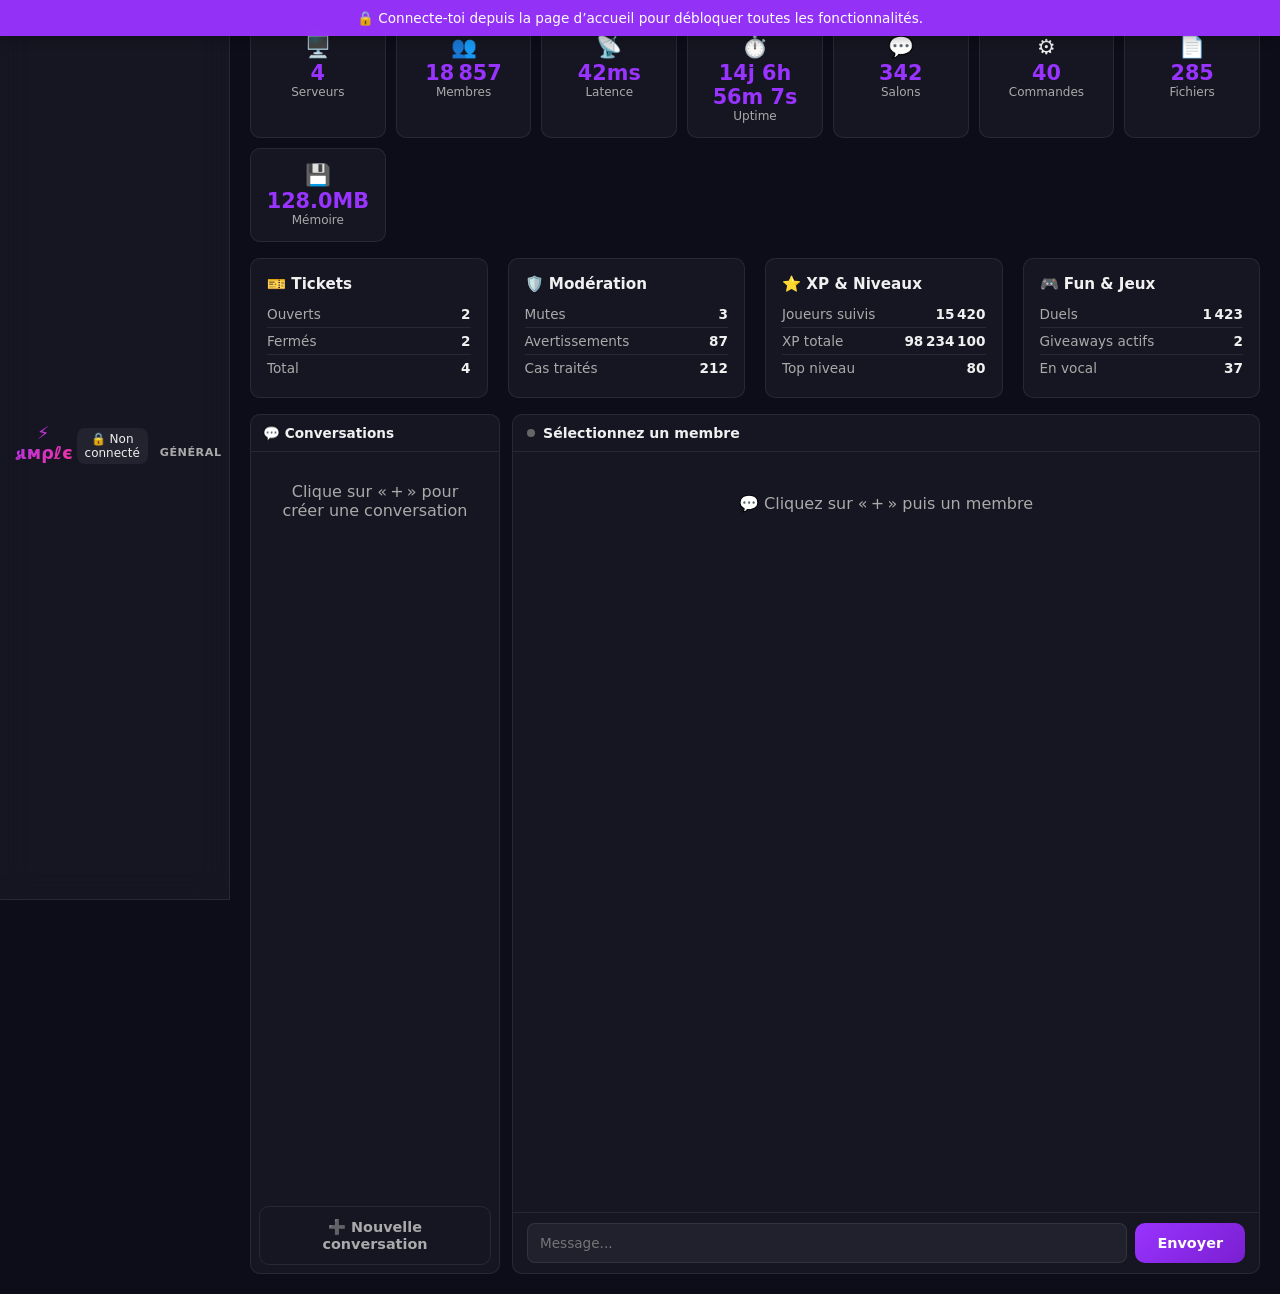
==== commit a90f18a0: "Rebuild: coherent design system + functional local data layer (works without backend), optional PHP " ====
--- a/dashboard.html
+++ b/dashboard.html
@@ -4,481 +4,430 @@
 <meta charset="UTF-8">
 <meta name="viewport" content="width=device-width, initial-scale=1.0">
 <title>𝓼ιмρℓє — Panneau de Contrôle</title>
-<style>
-*{margin:0;padding:0;box-sizing:border-box}
-:root{--p:#9933ff;--p2:#7a1fd1;--s:#ff3399;--ok:#2ecc71;--bad:#e74c3c;--warn:#f39c12;--bg:#0d0d1a;--glass:rgba(255,255,255,0.06);--gh:rgba(255,255,255,0.10);--card:rgba(255,255,255,0.04);--brd:rgba(255,255,255,0.08);--t:#f0f0f0;--t2:#aaa;--r:14px}
-body{font-family:system-ui,-apple-system,sans-serif;background:var(--bg);color:var(--t);height:100vh;overflow:hidden}
-.layout{display:flex;height:100vh}
-.sidebar{width:220px;background:var(--card);border-right:1px solid var(--brd);padding:16px 10px;flex-shrink:0;overflow-y:auto}
-.sidebar h1{font-size:1.1em;font-weight:800;background:linear-gradient(135deg,var(--p),var(--s));-webkit-background-clip:text;-webkit-text-fill-color:transparent;background-clip:text;margin-bottom:16px;text-align:center;padding:4px}
-.nav-item{display:flex;align-items:center;gap:8px;padding:8px 12px;border-radius:8px;cursor:pointer;transition:all .2s;color:var(--t2);font-weight:500;font-size:.85em}
-.nav-item:hover{background:rgba(153,51,255,0.1);color:var(--t)}
-.nav-item.active{background:linear-gradient(135deg,var(--p),var(--p2));color:#fff}
-.nav-group{margin:8px 0 4px;padding:4px 12px;font-size:.7em;color:var(--t2);text-transform:uppercase;letter-spacing:.5px;font-weight:700}
-.main{flex:1;overflow-y:auto;padding:20px}
-.page{display:none}
-.page.active{display:block;animation:fade .2s ease}
-@keyframes fade{from{opacity:0;transform:translateY(4px)}to{opacity:1;transform:translateY(0)}}
-.stats{display:grid;grid-template-columns:repeat(auto-fit,minmax(130px,1fr));gap:10px;margin-bottom:16px}
-.sc{background:var(--card);border-radius:10px;padding:14px 10px;text-align:center;border:1px solid var(--brd);transition:all .2s}
-.sc:hover{transform:translateY(-2px);background:var(--gh)}
-.sc .ico{font-size:1.3em;margin-bottom:2px}
-.sc .val{font-size:1.3em;font-weight:800;color:var(--p)}
-.sc .lbl{font-size:.75em;color:var(--t2)}
-.cards{display:grid;grid-template-columns:repeat(auto-fit,minmax(240px,1fr));gap:12px;margin-bottom:16px}
-.cd{background:var(--card);border-radius:10px;padding:16px;border:1px solid var(--brd)}
-.cd h3{font-size:.95em;margin-bottom:8px;display:flex;align-items:center;gap:6px}
-.r{display:flex;justify-content:space-between;padding:5px 0;border-bottom:1px solid var(--brd);font-size:.85em}
-.r:last-child{border-bottom:none}
-.r .l{color:var(--t2)}.r .v{font-weight:600}
-.tw{overflow-x:auto;border-radius:10px;border:1px solid var(--brd)}
-table{width:100%;border-collapse:collapse;background:var(--card)}
-th,td{padding:8px 12px;text-align:left;border-bottom:1px solid var(--brd);font-size:.85em}
-th{background:rgba(153,51,255,0.08);color:var(--p);font-weight:600;font-size:.75em;text-transform:uppercase}
-tr:hover td{background:rgba(255,255,255,0.02)}
-.bdg{display:inline-block;padding:2px 8px;border-radius:12px;font-size:.72em;font-weight:600}
-.bdg-on{background:rgba(46,204,113,0.2);color:#2ecc71}
-.bdg-off{background:rgba(231,76,60,0.2);color:#e74c3c}
-.bdg-warn{background:rgba(243,156,18,0.2);color:#f39c12}
-.tg{position:relative;display:inline-block;width:36px;height:18px;cursor:pointer}
-.tg input{display:none}
-.tg .sl{position:absolute;inset:0;background:rgba(255,255,255,0.15);border-radius:18px;transition:all .3s}
-.tg .sl::before{content:'';position:absolute;width:14px;height:14px;left:2px;bottom:2px;background:#fff;border-radius:50%;transition:all .3s}
-.tg input:checked+.sl{background:var(--p)}
-.tg input:checked+.sl::before{transform:translateX(18px)}
-.btn{padding:6px 12px;border:none;border-radius:7px;font-size:.8em;font-weight:600;cursor:pointer;transition:all .2s;display:inline-flex;align-items:center;gap:4px}
-.btn-p{background:linear-gradient(135deg,var(--p),var(--p2));color:#fff}
-.btn-p:hover{opacity:.85}
-.btn-bad{background:rgba(231,76,60,0.2);color:#e74c3c}
-.btn-bad:hover{background:rgba(231,76,60,0.3)}
-.btn-ok{background:rgba(46,204,113,0.2);color:#2ecc71}
-.btn-ok:hover{background:rgba(46,204,113,0.3)}
-.btn-g{background:transparent;color:var(--t2);border:1px solid var(--brd)}
-.btn-g:hover{background:var(--gh);color:var(--t)}
-.emp{text-align:center;padding:30px;color:var(--t2)}
-.load{text-align:center;padding:30px;color:var(--t2);animation:pulse 1.5s infinite}
-@keyframes pulse{0%,100%{opacity:1}50%{opacity:.4}}
-.modal{display:none;position:fixed;inset:0;background:rgba(0,0,0,0.6);backdrop-filter:blur(6px);z-index:1000;align-items:center;justify-content:center}
-.modal.active{display:flex}
-.modal-inner{background:#1a1a2e;border-radius:var(--r);padding:22px;max-width:460px;width:90%;border:1px solid var(--brd);max-height:80vh;overflow-y:auto}
-.modal-inner h2{margin-bottom:12px;font-size:1.1em}
-.modal-inner label{display:block;margin-bottom:3px;font-size:.82em;color:var(--t2)}
-.modal-inner input,.modal-inner textarea,.modal-inner select{width:100%;padding:7px 10px;border-radius:7px;border:1px solid var(--brd);background:rgba(255,255,255,0.05);color:var(--t);font-size:.88em;margin-bottom:10px;outline:none;font-family:inherit}
-.modal-inner input:focus,.modal-inner textarea:focus{border-color:var(--p)}
-.modal-inner textarea{min-height:60px;resize:vertical}
-.bar{display:flex;gap:6px;flex-wrap:wrap;margin-bottom:14px}
-.sel{padding:7px 10px;border-radius:7px;border:1px solid var(--brd);background:var(--card);color:var(--t);font-size:.85em;outline:none;min-width:160px}
-.in{padding:7px 10px;border-radius:7px;border:1px solid var(--brd);background:rgba(255,255,255,0.05);color:var(--t);font-size:.85em;outline:none}
-#sb{display:none;padding:8px 14px;border-radius:8px;margin-bottom:12px;font-size:.85em}
-#sb.bad{display:block;background:rgba(231,76,60,0.15);color:#ff6b6b;border:1px solid rgba(231,76,60,0.25)}
-#sb.ok{display:block;background:rgba(46,204,113,0.15);color:#2ecc71;border:1px solid rgba(46,204,113,0.25)}
-@media(max-width:768px){.sidebar{width:50px;font-size:0}.sidebar h1{font-size:0}.nav-item{justify-content:center;padding:8px}.main{padding:12px}.stats{grid-template-columns:repeat(2,1fr)}}
-</style>
+<link rel="stylesheet" href="styles.css">
 </head>
 <body>
 <div class="layout">
 <nav class="sidebar" id="sidebar">
-<h1>⚡ 𝓼ιмρℓє</h1>
-<div id="authStatus" style="text-align:center;padding:4px 8px;margin-bottom:8px;font-size:.75em;border-radius:8px;background:var(--glass)">🔒 <span id="authLabel">Non connecté</span></div>
-<div class="nav-group">Général</div>
-<div class="nav-item active" data-page="overview">📊 Tableau de bord</div>
-<div class="nav-item" data-page="commands">⚙️ Commandes</div>
-<div class="nav-item" data-page="chat">💬 Chat</div>
-<div class="nav-group">Gestion</div>
-<div class="nav-item" data-page="inventory">🎒 Inventaire</div>
-<div class="nav-item" data-page="tickets">🎫 Tickets</div>
-<div class="nav-item" data-page="categories">📂 Catégories</div>
-<div class="nav-item" data-page="servers">🖥️ Serveurs</div>
-<div class="nav-group">Économie</div>
-<div class="nav-item" data-page="economy">💰 Économie</div>
-<div class="nav-item" data-page="giveaway">🎁 Giveaways</div>
-<div class="nav-item" data-page="leveling">⭐ Niveaux</div>
-<div class="nav-group">Communauté</div>
-<div class="nav-item" data-page="moderation">🛡️ Modération</div>
-<div class="nav-item" data-page="fun">🎉 Fun</div>
-<div class="nav-item" data-page="music">🎵 Musique</div>
-<div class="nav-group">Outils</div>
+  <h1>⚡ 𝓼ιмρℓє</h1>
+  <div id="authStatus" style="text-align:center;padding:4px 8px;margin-bottom:8px;font-size:.75em;border-radius:8px;background:var(--glass)">🔒 <span id="authLabel">Non connecté</span></div>
+  <div class="nav-group">Général</div>
+  <div class="nav-item active" data-page="overview">📊 Tableau de bord</div>
+  <div class="nav-item" data-page="commands">⚙️ Commandes</div>
+  <div class="nav-item" data-page="chat">💬 Chat</div>
+  <div class="nav-group">Gestion</div>
+  <div class="nav-item" data-page="inventory">🎒 Inventaire</div>
+  <div class="nav-item" data-page="tickets">🎫 Tickets</div>
+  <div class="nav-item" data-page="categories">📂 Catégories</div>
+  <div class="nav-item" data-page="servers">🖥️ Serveurs</div>
+  <div class="nav-group">Économie</div>
+  <div class="nav-item" data-page="economy">💰 Économie</div>
+  <div class="nav-item" data-page="giveaway">🎁 Giveaways</div>
+  <div class="nav-item" data-page="leveling">⭐ Niveaux</div>
+  <div class="nav-group">Communauté</div>
+  <div class="nav-item" data-page="moderation">🛡️ Modération</div>
+  <div class="nav-item" data-page="fun">🎉 Fun</div>
+  <div class="nav-item" data-page="music">🎵 Musique</div>
 </nav>
 
 <main class="main" id="main">
-<div id="sb"></div>
-
-<!-- DASHBOARD -->
-<div id="page-overview" class="page active">
-<div class="stats" id="ovStats">
-<div class="sc"><div class="ico">🖥️</div><div class="val" id="sGuilds">-</div><div class="lbl">Serveurs</div></div>
-<div class="sc"><div class="ico">👥</div><div class="val" id="sUsers">-</div><div class="lbl">Membres</div></div>
-<div class="sc"><div class="ico">📡</div><div class="val" id="sPing">-</div><div class="lbl">Latence</div></div>
-<div class="sc"><div class="ico">⏱️</div><div class="val" id="sUptime">-</div><div class="lbl">Uptime</div></div>
-<div class="sc"><div class="ico">💬</div><div class="val" id="sChannels">-</div><div class="lbl">Salons</div></div>
-<div class="sc"><div class="ico">⚙️</div><div class="val" id="sCommands">-</div><div class="lbl">Commandes</div></div>
-<div class="sc"><div class="ico">📄</div><div class="val" id="sFiles">-</div><div class="lbl">Fichiers</div></div>
-<div class="sc"><div class="ico">💾</div><div class="val" id="sMemory">-</div><div class="lbl">Mémoire</div></div>
-</div>
-<div class="cards">
-<div class="cd"><h3>🎫 Tickets</h3>
-<div class="r"><span class="l">Ouverts</span><span class="v" id="tOpen">-</span></div>
-<div class="r"><span class="l">Fermés</span><span class="v" id="tClosed">-</span></div>
-<div class="r"><span class="l">Total</span><span class="v" id="tTotal">-</span></div>
-<div class="r"><span class="l">Catégories</span><span class="v" id="tCats">-</span></div>
-</div>
-<div class="cd"><h3>🛡️ Modération</h3>
-<div class="r"><span class="l">Mutes</span><span class="v" id="mMutes">-</span></div>
-<div class="r"><span class="l">Avertissements</span><span class="v" id="mWarns">-</span></div>
-<div class="r"><span class="l">Cas traités</span><span class="v" id="mCases">-</span></div>
-<div class="r"><span class="l">Strikes</span><span class="v" id="mStrikes">-</span></div>
-</div>
-<div class="cd"><h3>⭐ XP & Niveaux</h3>
-<div class="r"><span class="l">Joueurs suivis</span><span class="v" id="xPlayers">-</span></div>
-<div class="r"><span class="l">XP totale</span><span class="v" id="xTotal">-</span></div>
-<div class="r"><span class="l">Niveaux cumulés</span><span class="v" id="xLevels">-</span></div>
-<div class="r"><span class="l">Top niveau</span><span class="v" id="xTop">-</span></div>
-</div>
-<div class="cd"><h3>🎮 Fun & Jeux</h3>
-<div class="r"><span class="l">Duels</span><span class="v" id="fDuels">-</span></div>
-<div class="r"><span class="l">Giveaways</span><span class="v" id="fGive">-</span></div>
-<div class="r"><span class="l">Vocal</span><span class="v" id="fVoice">-</span></div>
-</div>
-</div>
-</div>
-
-<!-- COMMANDES -->
-<div id="page-commands" class="page">
-<div class="bar"><h2 style="font-size:1.1em">⚙️ Commandes</h2><span style="color:var(--t2);font-size:.85em" id="cmdStats"></span></div>
-<div id="cmdsList" style="display:grid;grid-template-columns:repeat(auto-fill,minmax(260px,1fr));gap:8px"><div class="load">⏳</div></div>
-</div>
-
-<!-- CHAT -->
-<div id="page-chat" class="page" style="display:flex;flex-direction:column;height:calc(100vh - 40px)">
-<div style="display:flex;gap:12px;flex:1;overflow:hidden">
-<div style="width:250px;flex-shrink:0;background:var(--card);border-radius:10px;border:1px solid var(--brd);display:flex;flex-direction:column;overflow:hidden">
-<div style="padding:10px 12px;border-bottom:1px solid var(--brd);font-weight:600;font-size:.85em">💬 Conversations</div>
-<div id="convList" style="flex:1;overflow-y:auto"><div class="emp">Connexion...</div></div>
-</div>
-<div style="flex:1;display:flex;flex-direction:column;background:var(--card);border-radius:10px;border:1px solid var(--brd);overflow:hidden">
-<div id="chatHdr" style="padding:10px 14px;border-bottom:1px solid var(--brd);font-weight:600;font-size:.88em;display:flex;align-items:center;gap:8px"><span id="chatDot" style="width:8px;height:8px;border-radius:50%;background:#666;display:inline-block"></span><span id="chatUser">Sélectionnez un membre</span></div>
-<div id="chatMsgs" style="flex:1;overflow-y:auto;padding:12px 14px;display:flex;flex-direction:column;gap:6px"><div class="emp">💬 Cliquez sur un membre</div></div>
-<div style="display:flex;gap:8px;padding:10px 14px;border-top:1px solid var(--brd)">
-<textarea id="chatIn" placeholder="Message..." rows="1" style="flex:1;padding:8px 12px;border-radius:8px;border:1px solid var(--brd);background:rgba(255,255,255,0.05);color:var(--t);font-size:.85em;resize:none;outline:none;font-family:inherit" onkeydown="if(event.key==='Enter'&&!event.shiftKey){event.preventDefault();sendChat()}"></textarea>
-<button class="btn btn-p" onclick="sendChat()">Envoyer</button>
-</div>
-</div>
-</div>
-</div>
-
-<!-- TICKETS -->
-<div id="page-tickets" class="page">
-<div class="bar"><h2 style="font-size:1.1em">🎫 Tickets récents</h2><span style="color:var(--t2);font-size:.85em">Les 50 derniers tickets</span></div>
-<div id="ticketsContent"><div class="load">⏳</div></div>
-</div>
-
-<!-- CATÉGORIES -->
-<div id="page-categories" class="page">
-<div class="bar">
-<h2 style="font-size:1.1em">📂 Catégories</h2>
-<select class="sel" id="catSel"><option value="">Tous les serveurs</option></select>
-<button class="btn btn-p" onclick="openCat()">➕ Nouvelle</button>
-<button class="btn btn-g" onclick="loadCats()">🔄</button>
-</div>
-<div id="catsContent"><div class="load">⏳</div></div>
-</div>
-
-<!-- SERVEURS -->
-<div id="page-servers" class="page">
-<div class="bar"><h2 style="font-size:1.1em">🖥️ Serveurs</h2></div>
-<div id="srvContent"><div class="load">⏳</div></div>
-</div>
-
-<!-- ÉCONOMIE -->
-<div id="page-economy" class="page">
-<div class="bar">
-<h2 style="font-size:1.1em">💰 Top Économie</h2>
-<button class="btn btn-g" onclick="loadEconomy()">🔄</button>
-</div>
-<div id="ecoContent"><div class="load">⏳</div></div>
-</div>
-
-<!-- GIVEAWAY -->
-<div id="page-giveaway" class="page">
-<div class="bar"><h2 style="font-size:1.1em">🎁 Giveaways</h2><button class="btn btn-g" onclick="loadGiveaways()">🔄</button></div>
-<div id="giveContent"><div class="load">⏳</div></div>
-</div>
-
-<!-- NIVEAUX -->
-<div id="page-leveling" class="page">
-<div class="bar"><h2 style="font-size:1.1em">⭐ Classement Niveaux</h2><button class="btn btn-g" onclick="loadLeveling()">🔄</button></div>
-<div id="lvlContent"><div class="load">⏳</div></div>
-</div>
-
-<!-- MODÉRATION -->
-<div id="page-moderation" class="page">
-<div class="stats" id="modStats">
-<div class="sc"><div class="ico">🔨</div><div class="val" id="modBans">-</div><div class="lbl">Bannissements</div></div>
-<div class="sc"><div class="ico">🔇</div><div class="val" id="modMutes2">-</div><div class="lbl">Mutes</div></div>
-<div class="sc"><div class="ico">⚠️</div><div class="val" id="modWarns2">-</div><div class="lbl">Avertissements</div></div>
-<div class="sc"><div class="ico">📋</div><div class="val" id="modCases2">-</div><div class="lbl">Cas traités</div></div>
-</div>
-<div class="cards">
-<div class="cd"><h3>🔨 Dernières actions</h3>
-<div id="modActions"><div class="emp">Aucune action récente</div></div>
-</div>
-</div>
-</div>
-
-<!-- FUN -->
-<div id="page-fun" class="page">
-<div class="bar"><h2 style="font-size:1.1em">🎉 Fun & Jeux</h2></div>
-<div class="cards" id="funContent"><div class="load">⏳</div></div>
-</div>
-
-<!-- MUSIQUE -->
-<div id="page-music" class="page">
-<div class="bar"><h2 style="font-size:1.1em">🎵 Musique</h2></div>
-<div class="cards" id="musicContent"><div class="load">⏳</div></div>
-</div>
-
-<!-- INVENTAIRE -->
-<div id="page-inventory" class="page">
-<div id="invLoginPrompt" style="display:none">
-<div class="cd" style="max-width:400px;margin:40px auto;text-align:center;padding:30px">
-<div style="font-size:2.5em;margin-bottom:12px">🔒</div>
-<h2 style="font-size:1.2em;margin-bottom:8px">Connexion requise</h2>
-<p style="color:var(--t2);font-size:.85em;margin-bottom:16px">Connecte-toi avec ton ID Discord pour gérer tes rôles depuis le web.</p>
-<input id="invUserId" class="in" style="width:100%;margin-bottom:8px;text-align:center" placeholder="ID Discord (ex: 123456789012345678)">
-<input id="invPassword" class="in" style="width:100%;margin-bottom:12px;text-align:center" type="password" placeholder="Mot de passe (optionnel)">
-<div class="bar" style="justify-content:center">
-<button class="btn btn-p" onclick="loginAndLoadInv()">🔓 Se connecter</button>
-</div>
-<div style="margin-top:10px;font-size:.75em;color:var(--t2)">💡 Mot de passe seulement si tu en as défini un. Sinon, laisse vide.</div>
-</div>
-</div>
-<div id="invContent" style="display:none">
-<div class="bar">
-<h2 style="font-size:1.1em">🎒 Mon Inventaire</h2>
-<select class="sel" id="invGuildSel" onchange="loadInventory()"></select>
-<span style="color:var(--t2);font-size:.85em" id="invBadge"></span>
-<button class="btn btn-g" onclick="loadInventory()">🔄</button>
-</div>
-<div style="display:grid;grid-template-columns:repeat(auto-fit,minmax(320px,1fr));gap:12px;margin-bottom:12px">
-<div class="cd"><h3>👁️ Rôles affichés</h3><div id="invDisplayed" class="emp">Aucun</div></div>
-<div class="cd"><h3>🙈 Rôles masqués</h3><div id="invHidden" class="emp">Aucun</div></div>
-</div>
-<div class="cd" style="margin-bottom:12px"><h3>🔒 Rôles système</h3><div id="invLocked" class="emp">Aucun</div></div>
-<div class="cd"><h3>📥 Rôles disponibles</h3><div id="invClaimable" class="emp">Aucun</div></div>
-</div>
-</div>
+  <div id="sb"></div>
+
+  <!-- OVERVIEW -->
+  <div id="page-overview" class="page active">
+    <div class="stats" id="ovStats" style="display:grid;grid-template-columns:repeat(auto-fit,minmax(130px,1fr));gap:10px;margin-bottom:16px">
+      <div class="sc"><div class="ico">🖥️</div><div class="val" id="sGuilds">-</div><div class="lbl">Serveurs</div></div>
+      <div class="sc"><div class="ico">👥</div><div class="val" id="sUsers">-</div><div class="lbl">Membres</div></div>
+      <div class="sc"><div class="ico">📡</div><div class="val" id="sPing">-</div><div class="lbl">Latence</div></div>
+      <div class="sc"><div class="ico">⏱️</div><div class="val" id="sUptime">-</div><div class="lbl">Uptime</div></div>
+      <div class="sc"><div class="ico">💬</div><div class="val" id="sChannels">-</div><div class="lbl">Salons</div></div>
+      <div class="sc"><div class="ico">⚙️</div><div class="val" id="sCommands">-</div><div class="lbl">Commandes</div></div>
+      <div class="sc"><div class="ico">📄</div><div class="val" id="sFiles">-</div><div class="lbl">Fichiers</div></div>
+      <div class="sc"><div class="ico">💾</div><div class="val" id="sMemory">-</div><div class="lbl">Mémoire</div></div>
+    </div>
+    <div class="grid cols-2" style="margin-bottom:16px">
+      <div class="cd"><h3>🎫 Tickets</h3>
+        <div class="r"><span class="l">Ouverts</span><span class="v" id="tOpen">-</span></div>
+        <div class="r"><span class="l">Fermés</span><span class="v" id="tClosed">-</span></div>
+        <div class="r"><span class="l">Total</span><span class="v" id="tTotal">-</span></div>
+      </div>
+      <div class="cd"><h3>🛡️ Modération</h3>
+        <div class="r"><span class="l">Mutes</span><span class="v" id="mMutes">-</span></div>
+        <div class="r"><span class="l">Avertissements</span><span class="v" id="mWarns">-</span></div>
+        <div class="r"><span class="l">Cas traités</span><span class="v" id="mCases">-</span></div>
+      </div>
+      <div class="cd"><h3>⭐ XP & Niveaux</h3>
+        <div class="r"><span class="l">Joueurs suivis</span><span class="v" id="xPlayers">-</span></div>
+        <div class="r"><span class="l">XP totale</span><span class="v" id="xTotal">-</span></div>
+        <div class="r"><span class="l">Top niveau</span><span class="v" id="xTop">-</span></div>
+      </div>
+      <div class="cd"><h3>🎮 Fun & Jeux</h3>
+        <div class="r"><span class="l">Duels</span><span class="v" id="fDuels">-</span></div>
+        <div class="r"><span class="l">Giveaways actifs</span><span class="v" id="fGive">-</span></div>
+        <div class="r"><span class="l">En vocal</span><span class="v" id="fVoice">-</span></div>
+      </div>
+    </div>
+  </div>
+
+  <!-- COMMANDS -->
+  <div id="page-commands" class="page">
+    <div class="bar"><h2 style="font-size:1.1em">⚙️ Commandes</h2><span style="color:var(--t2);font-size:.85em" id="cmdStats"></span></div>
+    <div id="cmdsList" style="display:grid;grid-template-columns:repeat(auto-fill,minmax(260px,1fr));gap:8px"><div class="load">⏳</div></div>
+  </div>
+
+  <!-- CHAT -->
+  <div id="page-chat" class="page" style="display:flex;flex-direction:column;height:calc(100vh - 40px)">
+    <div style="display:flex;gap:12px;flex:1;overflow:hidden">
+      <div style="width:250px;flex-shrink:0;background:var(--card);border-radius:10px;border:1px solid var(--brd);display:flex;flex-direction:column;overflow:hidden">
+        <div style="padding:10px 12px;border-bottom:1px solid var(--brd);font-weight:600;font-size:.85em">💬 Conversations</div>
+        <div id="convList" style="flex:1;overflow-y:auto"><div class="emp">Clique sur « + » pour créer une conversation</div></div>
+        <button class="btn btn-g" style="margin:8px" onclick="newConv()">➕ Nouvelle conversation</button>
+      </div>
+      <div style="flex:1;display:flex;flex-direction:column;background:var(--card);border-radius:10px;border:1px solid var(--brd);overflow:hidden">
+        <div id="chatHdr" style="padding:10px 14px;border-bottom:1px solid var(--brd);font-weight:600;font-size:.88em;display:flex;align-items:center;gap:8px"><span id="chatDot" style="width:8px;height:8px;border-radius:50%;background:#666;display:inline-block"></span><span id="chatUser">Sélectionnez un membre</span></div>
+        <div id="chatMsgs" style="flex:1;overflow-y:auto;padding:12px 14px;display:flex;flex-direction:column;gap:6px"><div class="emp">💬 Cliquez sur « + » puis un membre</div></div>
+        <div style="display:flex;gap:8px;padding:10px 14px;border-top:1px solid var(--brd)">
+          <input id="chatIn" placeholder="Message..." style="flex:1;padding:8px 12px;border-radius:8px;border:1px solid var(--brd);background:rgba(255,255,255,.05);color:var(--t);font-size:.85em;outline:none;font-family:inherit" onkeydown="if(event.key==='Enter'&&!event.shiftKey){event.preventDefault();sendChat()}">
+          <button class="btn btn-primary" onclick="sendChat()">Envoyer</button>
+        </div>
+      </div>
+    </div>
+  </div>
+
+  <!-- TICKETS -->
+  <div id="page-tickets" class="page">
+    <div class="bar"><h2 style="font-size:1.1em">🎫 Tickets récents</h2></div>
+    <div id="ticketsContent"><div class="load">⏳</div></div>
+  </div>
+
+  <!-- CATEGORIES -->
+  <div id="page-categories" class="page">
+    <div class="bar"><h2 style="font-size:1.1em">📂 Catégories</h2><button class="btn btn-g" onclick="loadCats()">🔄</button></div>
+    <div id="catsContent"><div class="load">⏳</div></div>
+  </div>
+
+  <!-- SERVEURS -->
+  <div id="page-servers" class="page">
+    <div class="bar"><h2 style="font-size:1.1em">🖥️ Serveurs</h2></div>
+    <div id="srvContent"><div class="load">⏳</div></div>
+  </div>
+
+  <!-- ÉCONOMIE -->
+  <div id="page-economy" class="page">
+    <div class="bar"><h2 style="font-size:1.1em">💰 Top Économie (XP)</h2><button class="btn btn-g" onclick="loadLeveling()">🔄</button></div>
+    <div id="ecoContent"><div class="load">⏳</div></div>
+  </div>
+
+  <!-- GIVEAWAY -->
+  <div id="page-giveaway" class="page">
+    <div class="bar"><h2 style="font-size:1.1em">🎁 Giveaways</h2></div>
+    <div id="giveContent"><div class="load">⏳</div></div>
+  </div>
+
+  <!-- LEVELING -->
+  <div id="page-leveling" class="page">
+    <div class="bar"><h2 style="font-size:1.1em">⭐ Classement Niveaux</h2><button class="btn btn-g" onclick="loadLeveling()">🔄</button></div>
+    <div id="lvlContent"><div class="load">⏳</div></div>
+  </div>
+
+  <!-- MODÉRATION -->
+  <div id="page-moderation" class="page">
+    <div class="stats" id="modStats" style="display:grid;grid-template-columns:repeat(auto-fit,minmax(130px,1fr));gap:10px;margin-bottom:16px">
+      <div class="sc"><div class="ico">🔨</div><div class="val" id="modBans">-</div><div class="lbl">Cas</div></div>
+      <div class="sc"><div class="ico">🔇</div><div class="val" id="modMutes2">-</div><div class="lbl">Mutes</div></div>
+      <div class="sc"><div class="ico">⚠️</div><div class="val" id="modWarns2">-</div><div class="lbl">Avertissements</div></div>
+    </div>
+    <div class="grid cols-2"><div class="cd"><h3>🔨 Dernières actions</h3><div id="modActions"><div class="emp">Aucune action récente</div></div></div></div>
+  </div>
+
+  <!-- FUN -->
+  <div id="page-fun" class="page">
+    <div class="bar"><h2 style="font-size:1.1em">🎉 Fun & Jeux</h2></div>
+    <div class="grid cols-2" id="funContent"><div class="load">⏳</div></div>
+  </div>
+
+  <!-- MUSIQUE -->
+  <div id="page-music" class="page">
+    <div class="bar"><h2 style="font-size:1.1em">🎵 Musique</h2></div>
+    <div class="grid cols-2" id="musicContent"><div class="load">⏳</div></div>
+  </div>
+
+  <!-- INVENTAIRE -->
+  <div id="page-inventory" class="page">
+    <div id="invLoginPrompt" style="display:none">
+      <div class="cd" style="max-width:400px;margin:40px auto;text-align:center;padding:30px">
+        <div style="font-size:2.5em;margin-bottom:12px">🔒</div>
+        <h2 style="font-size:1.2em;margin-bottom:8px">Connexion requise</h2>
+        <p style="color:var(--t2);font-size:.85em;margin-bottom:16px">Connecte-toi depuis la page d'accueil pour gérer tes rôles.</p>
+        <a class="btn btn-primary" href="index.html#login">🔓 Se connecter</a>
+      </div>
+    </div>
+    <div id="invContent" style="display:none">
+      <div class="bar">
+        <h2 style="font-size:1.1em">🎒 Mon Inventaire</h2>
+        <select class="sel" id="invGuildSel" onchange="loadInventory()"></select>
+        <button class="btn btn-g" onclick="loadInventory()">🔄</button>
+      </div>
+      <div class="grid cols-2" style="margin-bottom:12px">
+        <div class="cd"><h3>👁️ Rôles affichés</h3><div id="invDisplayed" class="emp">Aucun</div></div>
+        <div class="cd"><h3>🙈 Rôles masqués</h3><div id="invHidden" class="emp">Aucun</div></div>
+      </div>
+      <div class="cd" style="margin-bottom:12px"><h3>🔒 Rôles système</h3><div id="invLocked" class="emp">Aucun</div></div>
+      <div class="cd"><h3>📥 Rôles disponibles</h3><div id="invClaimable" class="emp">Aucun</div></div>
+    </div>
+  </div>
 </main>
 </div>
 
-<!-- MODAL -->
-<div class="modal" id="modal">
-<div class="modal-inner">
-<h2 id="modTitle">Nouveau</h2>
-<input type="hidden" id="modId">
-<div id="modFields"></div>
-<div class="bar" style="justify-content:flex-end;margin-top:4px">
-<button class="btn btn-g" onclick="closeModal()">Annuler</button>
-<button class="btn btn-p" onclick="saveModal()">💾 Enregistrer</button>
-</div>
-</div>
-</div>
-
-<script src="common.js"></script>
+<script src="app.js"></script>
 <script>
-const API='/api/bot';const AAPI='/api/auth';const IAPI='/api/inventory';
-let UID='';let convs=[];let chatUser=null;let chatInt=null;let cats={};
+const API='/api/bot', AAPI='/api/auth', IAPI='/api/inventory';
+let UID=''; let convs=[]; let chatUser=null; let chatInt=null;
 let SESSION_TOKEN=localStorage.getItem('session_token')||'';
-let SESSION_USER=null;let SESSION_GUILDS=[];
-let SESSION_PERMISSION_LEVEL=parseInt(localStorage.getItem('permissionLevel'))||0;
+let SESSION_USER=null; let SESSION_PERMS=null;
+
 function $(id){return document.getElementById(id)}
-function st(t,m,to=5000){const e=$('sb');e.className='status-bar '+t;e.textContent=m;if(to)setTimeout(()=>e.style.display='none',to)}
-function fmt(n){return(n??0).toLocaleString('fr-FR')}
-function ut(s){const d=Math.floor(s/86400),h=Math.floor((s%86400)/3600),m=Math.floor((s%3600)/60),se=Math.floor(s%60);return `${d}j ${h}h ${m}m ${se}s`}
-function esc(s){const d=document.createElement('div');d.textContent=s;return d.innerHTML}
+function st(t,m,to=5000){const e=$('sb');e.className=t;e.textContent=m;e.style.display='block';if(to)setTimeout(()=>e.style.display='none',to)}
 function authHeaders(extra){return{'Content-Type':'application/json',...(SESSION_TOKEN?{'x-session-token':SESSION_TOKEN}:{}),...extra}}
-async function api(p,o){const res=await fetch(`${API}${p}`,{...o,headers:authHeaders(o?.headers)});if(!res.ok){const t=await res.text().catch(()=>'');throw new Error(t||res.statusText)}return res.json()}
-async function apiRaw(base,p,o){const url=(window.SITE?.apiBase||'')+`${base}${p}`;const res=await fetch(url,{...o,headers:authHeaders(o?.headers)});if(!res.ok){const t=await res.text().catch(()=>'');throw new Error(t||res.statusText)}return res.json()}
-
-// ─── Auth ───
+
+// ---- auth ----
 function updateAuthUI(){
-const el=$('authLabel');const st=$('authStatus');
-if(SESSION_USER){el.textContent=SESSION_USER.id.slice(0,8)+'…';st.style.background='rgba(46,204,113,0.15)'}
-else{el.textContent='Non connecté';st.style.background='var(--glass)'}
-}
-async function checkSession(){if(!SESSION_TOKEN)return null
-try{const r=await apiRaw(AAPI,'/verify');if(r.valid){SESSION_USER=r.session;SESSION_PERMISSION_LEVEL=parseInt(localStorage.getItem('permissionLevel'))||0;updateAuthUI();return r.session}throw new Error('Invalid')}catch(e){SESSION_TOKEN='';SESSION_USER=null;SESSION_PERMISSION_LEVEL=0;localStorage.removeItem('session_token');localStorage.removeItem('permissionLevel');localStorage.removeItem('permissionName');updateAuthUI();return null}}
-async function doLogin(){const userId=$('invUserId').value.trim();const password=$('invPassword').value.trim();if(!userId){st('bad','❌ ID Discord requis');return}
-try{const r=await apiRaw(AAPI,'/login',{method:'POST',body:JSON.stringify({userId,password:password||'none'})});SESSION_TOKEN=r.token;SESSION_USER=r.user;SESSION_PERMISSION_LEVEL=r.permissionLevel||0;localStorage.setItem('session_token',r.token);localStorage.setItem('permissionLevel',r.permissionLevel||0);localStorage.setItem('permissionName',r.permissionName||'Membre');updateAuthUI();st('ok','✅ Connecté !');return r}catch(e){st('bad','❌ '+e.message);return null}}
-function doLogout(){SESSION_TOKEN='';SESSION_USER=null;SESSION_PERMISSION_LEVEL=0;localStorage.removeItem('session_token');localStorage.removeItem('permissionLevel');localStorage.removeItem('permissionName');updateAuthUI();$('invLoginPrompt').style.display='block';$('invContent').style.display='none';st('ok','✅ Déconnecté')}
-
-async function loginAndLoadInv(){const r=await doLogin();if(r)$('invLoginPrompt').style.display='none';loadInventory()}
-
-// ─── Navigation ───
-document.querySelectorAll('.nav-item').forEach(i=>{i.addEventListener('click',()=>{document.querySelectorAll('.nav-item').forEach(n=>n.classList.remove('active'));document.querySelectorAll('.page').forEach(p=>p.classList.remove('active'));i.classList.add('active');const pg=$('page-'+i.dataset.page);if(pg){pg.classList.add('active');loadPage(i.dataset.page)}})})
+  const el=$('authLabel');const stt=$('authStatus');
+  if(SESSION_USER){el.textContent=SESSION_USER.id.slice(0,8)+'…';stt.style.background='rgba(46,204,113,0.15)'}
+  else{el.textContent='Non connecté';stt.style.background='var(--glass)'}
+}
+async function checkSession(){
+  if(!SESSION_TOKEN)return null;
+  try{
+    const r=await window.authCall('/verify',{});
+    if(r&&r.valid){SESSION_USER={id:r.user.id};return r}
+  }catch(e){}
+  // demo restore
+  try{
+    const id=(SESSION_TOKEN||'').replace('demo-','').split('-')[0];
+    if(id){SESSION_USER={id};SESSION_PERMS=window.deriveProfile(id);updateAuthUI();return {valid:true}}
+  }catch(e){}
+  return null;
+}
+
+// ---- navigation ----
+document.querySelectorAll('.nav-item').forEach(i=>i.addEventListener('click',()=>{
+  if(window.innerWidth<=768){$('sidebar').classList.remove('open')}
+  document.querySelectorAll('.nav-item').forEach(n=>n.classList.remove('active'));
+  document.querySelectorAll('.page').forEach(p=>p.classList.remove('active'));
+  i.classList.add('active');
+  const pg=$('page-'+i.dataset.page);
+  if(pg){pg.classList.add('active');loadPage(i.dataset.page)}
+}));
 
 function loadPage(n){
-if(n==='chat')initChat();
-if(n==='overview')loadOverview();
-if(n==='commands')loadCommands();
-if(n==='tickets')loadTickets();
-if(n==='categories'){loadGuilds();loadCats()}
-if(n==='servers')loadServers();
-if(n==='economy')loadEconomy();
-if(n==='giveaway')loadGiveaways();
-if(n==='leveling')loadLeveling();
-if(n==='moderation')loadModeration();
-if(n==='fun')loadFun();
-if(n==='music')loadMusic();
-if(n==='inventory')showInventory();
-}
-
-// DASHBOARD
+  if(n==='chat')initChat();
+  if(n==='overview')loadOverview();
+  if(n==='commands')loadCommands();
+  if(n==='tickets')loadTickets();
+  if(n==='categories')loadCats();
+  if(n==='servers')loadServers();
+  if(n==='economy')loadLeveling();
+  if(n==='giveaway')loadGiveaways();
+  if(n==='leveling')loadLeveling();
+  if(n==='moderation')loadModeration();
+  if(n==='fun')loadFun();
+  if(n==='music')loadMusic();
+  if(n==='inventory')showInventory();
+}
+
+// ---- DASHBOARD ----
 async function loadOverview(){
-try{const s=await api('/stats');$('sGuilds').textContent=fmt(s.guilds);$('sUsers').textContent=fmt(s.users);$('sPing').textContent=fmt(s.ping);$('sChannels').textContent=fmt(s.channels);$('sCommands').textContent=fmt(s.commands);$('sMemory').textContent=(s.memory/1024/1024).toFixed(1)+'MB';if(s.uptime)$('sUptime').textContent=ut(s.uptime)}catch(e){}
-try{const t=await api('/tickets');$('tOpen').textContent=fmt(t.open);$('tClosed').textContent=fmt(t.closed);$('tTotal').textContent=fmt(t.total);$('tCats').textContent=fmt(t.categories)}catch(e){}
-try{const m=await api('/moderation/stats');$('mMutes').textContent=fmt(m.activeMutes);$('mWarns').textContent=fmt(m.totalWarnings);$('mCases').textContent=fmt(m.totalCases);$('mStrikes').textContent=fmt(m.totalStrikes)}catch(e){}
-try{const x=await api('/leveling/stats');$('xPlayers').textContent=fmt(x.players);$('xTotal').textContent=fmt(x.totalXp);$('xLevels').textContent=fmt(x.totalLevels);if(x.topPlayers&&x.topPlayers.length)$('xTop').textContent=`${x.topPlayers[0].level}`}catch(e){}
-try{const f=await api('/fun/stats');$('fDuels').textContent=fmt(f.totalDuels)}catch(e){}
-try{const g=await api('/giveaways/stats');$('fGive').textContent=fmt(g.active||0)}catch(e){}
-try{const v=await api('/voice/stats');$('fVoice').textContent=fmt(v.usersInVoice||0)}catch(e){}
-try{$('sFiles').textContent=fmt(285)}catch(e){}
-}
-
-// COMMANDS
+  try{const s=await window.api('/stats');$('sGuilds').textContent=fmt(s.guilds);$('sUsers').textContent=fmt(s.users);$('sPing').textContent=fmt(s.ping)+'ms';$('sChannels').textContent=fmt(s.channels);$('sCommands').textContent=fmt(s.commands);$('sMemory').textContent=(s.memory/1024/1024).toFixed(1)+'MB';if(s.uptime)$('sUptime').textContent=ut(s.uptime)}catch(e){}
+  try{const t=await window.api('/tickets');$('tOpen').textContent=fmt(t.open);$('tClosed').textContent=fmt(t.closed);$('tTotal').textContent=fmt(t.total)}catch(e){}
+  try{const m=await window.api('/moderation/stats');$('mMutes').textContent=fmt(m.activeMutes);$('mWarns').textContent=fmt(m.totalWarnings);$('mCases').textContent=fmt(m.totalCases)}catch(e){}
+  try{const x=await window.api('/leveling/stats');$('xPlayers').textContent=fmt(x.players);$('xTotal').textContent=fmt(x.totalXp);$('xTop').textContent=fmt(x.topPlayers[0].level)}catch(e){}
+  try{const f=await window.api('/fun/stats');$('fDuels').textContent=fmt(f.totalDuels)}catch(e){}
+  try{const g=await window.api('/giveaways/stats');$('fGive').textContent=fmt(g.active||0)}catch(e){}
+  try{const v=await window.api('/voice/stats');$('fVoice').textContent=fmt(v.usersInVoice||0)}catch(e){}
+  try{$('sFiles').textContent=fmt(285)}catch(e){}
+}
+
+// ---- COMMANDS ----
 async function loadCommands(){
-try{const d=await api('/commands');const c=d.commands;const en=c.filter(x=>x.enabled).length;$('cmdStats').textContent=`${en}/${c.length} actives`;const gr={};const nm={moderation:'🛡️ Modération',admin:'👑 Admin',configuration:'⚙️ Config',tickets:'🎫 Tickets',community:'👥 Communauté',information:'ℹ️ Info',fun:'🎉 Fun',giveaway:'🎁 Giveaway',invites:'📨 Invit',leveling:'⭐ XP',casino:'💰 Casino',utility:'🔧 Util',protection:'🔒 Protect',roles:'🔰 Rôles',suggestion:'💡 Suggest',voice:'🎤 Vocal',welcome:'👋 Bienvenue',xp:'⭐ XP',backup:'💾 Backup',automod:'🤖 Auto-Mod',panel:'🎛️ Panneaux',economy:'💰 Économie',games:'🎮 Jeux',images:'🖼️ Images',levels:'⭐ Niveaux',music:'🎵 Musique',profile:'👤 Profil',tools:'🔧 Outils',suggestions:'💡 Suggestions',afk:'💤 AFK',birthdays:'🎂 Anniversaires',family:'👨‍👩‍👧 Famille',reactionroles:'🔘 Réaction Rôles'};
-for(const x of c){if(!gr[x.category])gr[x.category]=[];gr[x.category].push(x)}
-let h='';for(const[cat,list]of Object.entries(gr)){h+=`<div class="cd"><h4>${nm[cat]||'📁 '+cat} <span style="color:var(--t2);font-weight:400;font-size:.78em">(${list.length})</span></h4>`;for(const x of list){h+=`<div style="display:flex;justify-content:space-between;align-items:center;padding:3px 0;font-size:.82em;border-bottom:1px solid var(--brd)"><span style="font-family:monospace;font-weight:600">/${x.name}</span><label class="tg"><input type="checkbox" ${x.enabled?'checked':''} data-key="${x.key}" onchange="toggleCmd(this)"><span class="sl"></span></label></div>`}h+='</div>'}
-$('cmdsList').innerHTML=h||'<div class="emp">📭 Aucune commande</div>'}catch(e){$('cmdsList').innerHTML='<div class="emp">❌ Erreur</div>'}
-}
-async function toggleCmd(el){const k=el.dataset.key;try{await api('/commands/toggle',{method:'PUT',body:JSON.stringify({key:k})});st('ok','✅ Modifié');loadCommands()}catch(e){el.checked=!el.checked;st('bad','❌ Erreur')}}
-
-// TICKETS
+  try{
+    const d=await window.api('/commands');const c=d.commands;const en=c.filter(x=>x.enabled).length;
+    $('cmdStats').textContent=`${en}/${c.length} actives`;
+    const gr={};
+    for(const x of c){if(!gr[x.category])gr[x.category]=[];gr[x.category].push(x)}
+    let h='';
+    for(const[cat,list]of Object.entries(gr)){
+      h+=`<div class="cd"><h4>${window.catName(cat)} <span style="color:var(--t2);font-weight:400;font-size:.78em">(${list.length})</span></h4>`;
+      for(const x of list){h+=`<div style="display:flex;justify-content:space-between;align-items:center;padding:3px 0;font-size:.82em;border-bottom:1px solid var(--brd)"><span style="font-family:monospace;font-weight:600">/${x.name}</span><label class="tg"><input type="checkbox" ${x.enabled?'checked':''} data-key="${x.key}" onchange="toggleCmd(this)"><span class="sl"></span></label></div>`}
+      h+='</div>';
+    }
+    $('cmdsList').innerHTML=h||'<div class="emp">📭 Aucune commande</div>';
+  }catch(e){$('cmdsList').innerHTML='<div class="emp">❌ Erreur</div>'}
+}
+async function toggleCmd(el){
+  const k=el.dataset.key;
+  try{await window.api('/commands/toggle',{method:'PUT',body:JSON.stringify({key:k})});st('ok','✅ Modifié (enregistré localement)');loadCommands()}
+  catch(e){el.checked=!el.checked;st('bad','❌ Erreur')}
+}
+
+// ---- TICKETS ----
 async function loadTickets(){
-try{const d=await api('/tickets/recent?limit=50');if(!d.tickets?.length){$('ticketsContent').innerHTML='<div class="emp">📭 Aucun ticket</div>';return}
-let h='<div class="tw"><table><thead><tr><th>#</th><th>Utilisateur</th><th>Serveur</th><th>Statut</th><th>Date</th></tr></thead><tbody>'
-for(const t of d.tickets){const st=t.open?'<span class="bdg bdg-on">✅ Ouvert</span>':'<span class="bdg bdg-off">❌ Fermé</span>';const dt=new Date(t.createdAt).toLocaleDateString('fr-FR',{day:'numeric',month:'short',year:'numeric',hour:'2-digit',minute:'2-digit'});h+=`<tr><td>#${t.id}</td><td><code>${(t.userId||'?').slice(0,10)}…</code></td><td>${t.guildId?t.guildId.slice(0,8)+'…':'-'}</td><td>${st}</td><td>${dt}</td></tr>`}
-h+='</tbody></table></div>';$('ticketsContent').innerHTML=h}catch(e){$('ticketsContent').innerHTML='<div class="emp">❌ Erreur</div>'}
-}
-
-// CATÉGORIES
-let guilds=[];
-async function loadGuilds(){try{guilds=await api('/guilds');const s=$('catSel');s.innerHTML='<option value="">— Tous —</option>';for(const g of guilds)s.innerHTML+=`<option value="${g.id}">${esc(g.name)}</option>`}catch(e){}}
-async function loadCats(){try{const gid=$('catSel').value;let d;if(gid)d=await api(`/guilds/${gid}/categories`);else d=await api('/tickets/categories');const c=d.categories||[];if(!c.length){$('catsContent').innerHTML='<div class="emp">📭 Aucune catégorie</div>';return}
-let h=`<div class="tw"><table><thead><tr><th>Emoji</th><th>Nom</th><th>Limite</th><th>Salon</th><th>Actions</th></tr></thead><tbody>`
-for(const x of c){const ch=x.discordCategory?'<span class="bdg bdg-on">✅</span>':'<span class="bdg bdg-off">❌</span>';h+=`<tr><td style="font-size:1.2em">${x.emoji||'📁'}</td><td><strong>${esc(x.name)}</strong></td><td>${x.memberLimit||1}</td><td>${ch}</td><td><button class="btn btn-g btn-sm" onclick="editCat('${x.id}')">✏️</button> <button class="btn btn-bad btn-sm" onclick="delCat('${x.id}','${esc(x.name)}')">🗑️</button></td></tr>`}
-h+='</tbody></table></div>';$('catsContent').innerHTML=h}catch(e){$('catsContent').innerHTML='<div class="emp">❌ Erreur</div>'}
-}
-
-async function editCat(id){const gid=$('catSel').value;if(!gid){st('bad','❌ Choisissez un serveur');return}
-try{const d=await api(`/guilds/${gid}/categories`);const c=d.categories.find(x=>String(x.id)===id||String(x.id)===String(id));if(c)openCat(c);else st('bad','❌ Introuvable')}catch(e){st('bad','❌ '+e.message)}}
-async function delCat(id,name){if(!confirm(`⚠️ Supprimer "${name}" ?`))return;try{await api(`/guilds/categories/${id}`,{method:'DELETE'});loadCats();st('ok','✅ Supprimé')}catch(e){st('bad','❌ '+e.message)}}
-$('catSel')?.addEventListener('change',loadCats);
-
-function openCat(d){$('modTitle').textContent=d?'✏️ Modifier':'➕ Nouvelle catégorie';$('modId').value=d?.id||''
-$('modFields').innerHTML=`
-<label>Nom *</label><input id="f_name" value="${esc(d?.name||'')}" placeholder="Support">
-<label>Emoji</label><input id="f_emoji" value="${esc(d?.emoji||'📁')}" maxlength="2" style="max-width:60px">
-<label>Limite membres</label><input id="f_limit" type="number" value="${d?.memberLimit||1}" min="1" max="10" style="max-width:70px">
-<label>Message d'ouverture</label><textarea id="f_msg">${esc(d?.openingMessage||'')}</textarea>
-`;$('modal').classList.add('active')}
-function closeModal(){$('modal').classList.remove('active')}
-async function saveModal(){const id=$('modId').value,gid=$('catSel').value;if(!gid&&!id){st('bad','❌ Choisissez un serveur');return}
-const body={name:$('f_name').value.trim(),emoji:$('f_emoji').value.trim()||'📁',memberLimit:parseInt($('f_limit').value)||1,openingMessage:$('f_msg').value.trim()}
-if(!body.name){st('bad','❌ Nom requis');return}
-try{if(id)await api(`/guilds/categories/${id}`,{method:'PUT',body:JSON.stringify(body)});else await api(`/guilds/${gid}/categories`,{method:'POST',body:JSON.stringify(body)});closeModal();loadCats();st('ok','✅ Enregistré')}catch(e){st('bad','❌ '+e.message)}}
-
-// SERVEURS
-async function loadServers(){try{const gl=await api('/guilds');if(!gl.length){$('srvContent').innerHTML='<div class="emp">📭 Aucun serveur</div>';return}
-let h='<div style="display:grid;grid-template-columns:repeat(auto-fill,minmax(280px,1fr));gap:10px">'
-for(const g of gl){h+=`<div class="cd" style="display:flex;align-items:center;gap:10px;padding:12px"><div style="width:36px;height:36px;border-radius:50%;overflow:hidden;flex-shrink:0;font-size:1.4em;display:flex;align-items:center;justify-content:center;background:rgba(255,255,255,0.05)">${g.icon?`<img src="${g.icon}" style="width:36px;height:36px;border-radius:50%">`:'🖥️'}</div><div style="flex:1;min-width:0"><div style="font-weight:700;overflow:hidden;text-overflow:ellipsis;white-space:nowrap;font-size:.9em">${esc(g.name)}</div><div style="color:var(--t2);font-size:.78em">👥 ${fmt(g.memberCount)} · 🎫 ${fmt(g.openTickets)} ouverts</div></div></div>`}
-h+='</div>';$('srvContent').innerHTML=h}catch(e){$('srvContent').innerHTML='<div class="emp">❌ Erreur</div>'}}
-
-// ÉCONOMIE
-async function loadEconomy(){try{const d=await api('/leveling/leaderboard?limit=50');if(!d.length){$('ecoContent').innerHTML='<div class="emp">📭 Aucun joueur</div>';return}
-let h='<div class="tw"><table><thead><tr><th>#</th><th>ID</th><th>Niveau</th><th>XP</th></tr></thead><tbody>'
-for(const u of d){const m=u.rank===1?'🥇':u.rank===2?'🥈':u.rank===3?'🥉':`#${u.rank}`;h+=`<tr><td>${m}</td><td><code>${u.id.slice(0,12)}…</code></td><td>${u.level}</td><td>${fmt(u.xp)} XP</td></tr>`}
-h+='</tbody></table></div>';$('ecoContent').innerHTML=h}catch(e){$('ecoContent').innerHTML='<div class="emp">❌ Erreur</div>'}}
-
-// GIVEAWAYS
-async function loadGiveaways(){try{const d=await api('/giveaways/stats');$('giveContent').innerHTML=`<div class="cards"><div class="cd"><h3>🎁 Giveaways</h3><div class="r"><span class="l">Actifs</span><span class="v">${fmt(d.active||0)}</span></div><div class="r"><span class="l">Terminés</span><span class="v">${fmt(d.ended||0)}</span></div><div class="r"><span class="l">Total</span><span class="v">${fmt(d.total||0)}</span></div></div></div>`}catch(e){$('giveContent').innerHTML='<div class="emp">❌ Erreur</div>'}}
-
-// LEVELING
-async function loadLeveling(){try{const d=await api('/leveling/leaderboard?limit=50');if(!d.length){$('lvlContent').innerHTML='<div class="emp">📭 Aucun joueur</div>';return}
-let h='<div class="tw"><table><thead><tr><th>#</th><th>ID</th><th>Niveau</th><th>XP</th><th>Prochain</th></tr></thead><tbody>'
-for(const u of d){const m=u.rank===1?'🥇':u.rank===2?'🥈':u.rank===3?'🥉':`#${u.rank}`;h+=`<tr><td>${m}</td><td><code>${u.id.slice(0,12)}…</code></td><td>${u.level}</td><td>${fmt(u.xp)}</td><td>${fmt(u.xp*1.5||0)}</td></tr>`}
-h+='</tbody></table></div>';$('lvlContent').innerHTML=h}catch(e){$('lvlContent').innerHTML='<div class="emp">❌ Erreur</div>'}}
-
-// MODÉRATION
-async function loadModeration(){try{const d=await api('/moderation/stats');$('modBans').textContent=fmt(d.totalCases||0);$('modMutes2').textContent=fmt(d.activeMutes||0);$('modWarns2').textContent=fmt(d.totalWarnings||0);$('modCases2').textContent=fmt(d.totalCases||0);$('modActions').innerHTML=`<div class="r"><span class="l">Mutes actifs</span><span class="v">${fmt(d.activeMutes||0)}</span></div><div class="r"><span class="l">Avertissements</span><span class="v">${fmt(d.totalWarnings||0)}</span></div><div class="r"><span class="l">Strikes</span><span class="v">${fmt(d.totalStrikes||0)}</span></div>`}catch(e){}}
-
-// FUN
-async function loadFun(){$('funContent').innerHTML=`<div class="cd"><h3>🎮 Statistiques Fun</h3><div class="r"><span class="l">Commandes fun</span><span class="v">28</span></div><div class="r"><span class="l">Commandes image</span><span class="v">35</span></div><div class="r"><span class="l">Commandes jeu</span><span class="v">10</span></div></div><div class="cd"><h3>🖼️ Images</h3><div class="r"><span class="l">Génération</span><span class="v">Canvas</span></div><div class="r"><span class="l">Filtres</span><span class="v">15</span></div></div>`}
-
-// MUSIQUE
-async function loadMusic(){$('musicContent').innerHTML=`<div class="cd"><h3>🎵 Système Musique</h3><div class="r"><span class="l">Commandes</span><span class="v">17</span></div><div class="r"><span class="l">Plateformes</span><span class="v">YouTube, Spotify</span></div><div class="r"><span class="l">Lavalink</span><span class="v">Requis</span></div></div><div class="cd"><h3>🔊 Contrôles</h3><div class="r"><span class="l">Lecture</span><span class="v">play, stop, skip</span></div><div class="r"><span class="l">File</span><span class="v">queue, loop</span></div><div class="r"><span class="l">Audio</span><span class="v">bassboost, volume</span></div></div>`}
-
-// CHAT
-async function initChat(){const s=localStorage.getItem('chat_uid');if(s)UID=s;if(!UID){const k=prompt('🔑 ID Utilisateur Discord (Owner/Dev) :');if(!k)return;UID=k.trim();localStorage.setItem('chat_uid',UID)};loadConvs();if(chatInt)clearInterval(chatInt);chatInt=setInterval(()=>{if(chatUser)loadMsgs(chatUser,true)},3000)}
-async function loadConvs(){try{const d=await api('/chat/conversations',{headers:{'x-user-id':UID}});convs=d.conversations||[];if(!convs.length){$('convList').innerHTML='<div class="emp">📭 Aucune conversation</div>';return}
-let h='';for(const c of convs){const a=chatUser===c.userId;const inl=(c.username||c.userId).charAt(0).toUpperCase();const t=c.lastTime?new Date(c.lastTime).toLocaleTimeString('fr-FR',{hour:'2-digit',minute:'2-digit'}):'';h+=`<div class="${a?'active':''}" style="display:flex;align-items:center;gap:8px;padding:8px 12px;cursor:pointer;border-bottom:1px solid var(--brd);transition:all.2s;${a?'background:rgba(153,51,255,0.15);border-left:3px solid var(--p)':''}" onclick="selectChat('${c.userId}')"><div style="width:30px;height:30px;border-radius:50%;background:var(--p2);display:flex;align-items:center;justify-content:center;font-weight:700;font-size:.8em;color:#fff;flex-shrink:0">${inl}</div><div style="flex:1;min-width:0"><div style="font-weight:600;font-size:.82em;overflow:hidden;text-overflow:ellipsis;white-space:nowrap">${esc(c.username||c.userId)}</div><div style="font-size:.72em;color:var(--t2);overflow:hidden;text-overflow:ellipsis;white-space:nowrap">${esc(c.lastMessage||'')}</div></div><div style="font-size:.65em;color:var(--t2);flex-shrink:0">${t}</div></div>`}
-$('convList').innerHTML=h}catch(e){}}
-async function selectChat(uid){chatUser=uid;if(!uid){$('chatUser').textContent='Sélectionnez un membre';$('chatMsgs').innerHTML='<div class="emp">💬 Cliquez sur un membre</div>';$('chatDot').style.background='#666';return}
-const c=convs.find(x=>x.userId===uid);$('chatUser').textContent=c?.username||uid;$('chatIn').value='';$('chatIn').focus();loadConvs();loadMsgs(uid)}
-async function loadMsgs(uid,silent=false){try{const d=await api(`/chat/messages/${uid}`,{headers:{'x-user-id':UID}});const ms=d.messages||[];const c=$('chatMsgs');if(!ms.length){if(!silent)c.innerHTML='<div class="emp">💬 Écrivez à ce membre</div>';return}
-let h='';for(const m of ms){const dir=m.direction==='outgoing'?'outgoing':'incoming';const t=new Date(m.createdAt).toLocaleTimeString('fr-FR',{hour:'2-digit',minute:'2-digit'});h+=`<div style="max-width:75%;padding:8px 12px;border-radius:10px;font-size:.85em;word-wrap:break-word;align-self:${dir==='outgoing'?'flex-end':'flex-start'};background:${dir==='outgoing'?'linear-gradient(135deg,var(--p),var(--p2))':'rgba(255,255,255,0.08)'};border-bottom-${dir==='outgoing'?'right':'left'}-radius:3px">${esc(m.content)}<div style="font-size:.65em;opacity:.6;margin-top:3px">${t}</div></div>`}
-c.innerHTML=h;c.scrollTop=c.scrollHeight;$('chatDot').style.background='#2ecc71'}catch(e){if(!silent)$('chatMsgs').innerHTML='<div class="emp">❌ Erreur</div>'}}
-async function sendChat(){const msg=$('chatIn').value.trim();if(!msg||!chatUser)return;$('chatIn').value='';try{await api('/chat/send',{method:'POST',headers:{'Content-Type':'application/json','x-user-id':UID},body:JSON.stringify({userId:chatUser,message:msg})});loadMsgs(chatUser);loadConvs()}catch(e){st('bad','❌ '+e.message);$('chatIn').value=msg}}
-
-// ─── INVENTAIRE ───
+  try{
+    const d=await window.api('/tickets/recent?limit=50');
+    if(!d.tickets?.length){$('ticketsContent').innerHTML='<div class="emp">📭 Aucun ticket</div>';return}
+    let h='<div class="tw"><table><thead><tr><th>#</th><th>Utilisateur</th><th>Serveur</th><th>Statut</th><th>Date</th></tr></thead><tbody>';
+    for(const t of d.tickets){
+      const s=t.open?'<span class="bdg bdg-on">✅ Ouvert</span>':'<span class="bdg bdg-off">❌ Fermé</span>';
+      const dt=new Date(t.createdAt).toLocaleDateString('fr-FR',{day:'numeric',month:'short',year:'numeric',hour:'2-digit',minute:'2-digit'});
+      h+=`<tr><td>#${t.id}</td><td><code>${(t.userId||'?').slice(0,10)}…</code></td><td>${t.guildId?t.guildId.slice(0,8)+'…':'-'}</td><td>${s}</td><td>${dt}</td></tr>`;
+    }
+    h+='</tbody></table></div>';$('ticketsContent').innerHTML=h;
+  }catch(e){$('ticketsContent').innerHTML='<div class="emp">❌ Erreur</div>'}
+}
+
+// ---- CATÉGORIES ----
+async function loadCats(){
+  try{
+    const d=await window.api('/tickets/categories');const c=d.categories||[];
+    if(!c.length){$('catsContent').innerHTML='<div class="emp">📭 Aucune catégorie</div>';return}
+    let h='<div class="tw"><table><thead><tr><th>Emoji</th><th>Nom</th><th>Limite</th><th>Salon</th></tr></thead><tbody>';
+    for(const x of c){const ch=x.discordCategory?'<span class="bdg bdg-on">✅</span>':'<span class="bdg bdg-off">❌</span>';h+=`<tr><td style="font-size:1.2em">${x.emoji||'📁'}</td><td><strong>${window.esc(x.name)}</strong></td><td>${x.memberLimit||1}</td><td>${ch}</td></tr>`}
+    h+='</tbody></table></div>';$('catsContent').innerHTML=h;
+  }catch(e){$('catsContent').innerHTML='<div class="emp">❌ Erreur</div>'}
+}
+
+// ---- SERVEURS ----
+async function loadServers(){
+  try{
+    const gl=await window.api('/guilds');
+    if(!gl.length){$('srvContent').innerHTML='<div class="emp">📭 Aucun serveur</div>';return}
+    let h='<div style="display:grid;grid-template-columns:repeat(auto-fill,minmax(280px,1fr));gap:10px">';
+    for(const g of gl){h+=`<div class="cd" style="display:flex;align-items:center;gap:10px;padding:12px"><div style="width:36px;height:36px;border-radius:50%;background:rgba(255,255,255,.05);display:flex;align-items:center;justify-content:center;font-size:1.4em;flex-shrink:0">🖥️</div><div style="flex:1;min-width:0"><div style="font-weight:700;overflow:hidden;text-overflow:ellipsis;white-space:nowrap;font-size:.9em">${window.esc(g.name)}</div><div style="color:var(--t2);font-size:.78em">👥 ${fmt(g.memberCount)} · 🎫 ${fmt(g.openTickets)} ouverts</div></div></div>`}
+    h+='</div>';$('srvContent').innerHTML=h;
+  }catch(e){$('srvContent').innerHTML='<div class="emp">❌ Erreur</div>'}
+}
+
+// ---- LEVELING / ECONOMY ----
+async function loadLeveling(){
+  try{
+    const d=await window.api('/leveling/leaderboard?limit=50');
+    if(!d.length){$('lvlContent').innerHTML='<div class="emp">📭 Aucun joueur</div>';$('ecoContent').innerHTML='<div class="emp">📭 Aucun joueur</div>';return}
+    let h='<div class="tw"><table><thead><tr><th>#</th><th>ID</th><th>Niveau</th><th>XP</th></tr></thead><tbody>';
+    for(const u of d){const m=u.rank===1?'🥇':u.rank===2?'🥈':u.rank===3?'🥉':`#${u.rank}`;h+=`<tr><td>${m}</td><td><code>${u.id.slice(0,12)}…</code></td><td>${u.level}</td><td>${fmt(u.xp)} XP</td></tr>`}
+    h+='</tbody></table></div>';
+    $('lvlContent').innerHTML=h;$('ecoContent').innerHTML=h;
+  }catch(e){$('lvlContent').innerHTML='<div class="emp">❌ Erreur</div>';$('ecoContent').innerHTML='<div class="emp">❌ Erreur</div>'}
+}
+
+// ---- GIVEAWAYS ----
+async function loadGiveaways(){
+  try{
+    const d=await window.api('/giveaways/stats');
+    $('giveContent').innerHTML=`<div class="grid cols-2"><div class="cd"><h3>🎁 Giveaways</h3><div class="r"><span class="l">Actifs</span><span class="v">${fmt(d.active||0)}</span></div><div class="r"><span class="l">Terminés</span><span class="v">${fmt(d.ended||0)}</span></div><div class="r"><span class="l">Total</span><span class="v">${fmt(d.total||0)}</span></div></div></div>`;
+  }catch(e){$('giveContent').innerHTML='<div class="emp">❌ Erreur</div>'}
+}
+
+// ---- MODÉRATION ----
+async function loadModeration(){
+  try{
+    const d=await window.api('/moderation/stats');
+    $('modBans').textContent=fmt(d.totalCases||0);$('modMutes2').textContent=fmt(d.activeMutes||0);$('modWarns2').textContent=fmt(d.totalWarnings||0);
+    $('modActions').innerHTML=`<div class="r"><span class="l">Mutes actifs</span><span class="v">${fmt(d.activeMutes||0)}</span></div><div class="r"><span class="l">Avertissements</span><span class="v">${fmt(d.totalWarnings||0)}</span></div><div class="r"><span class="l">Strikes</span><span class="v">${fmt(d.totalStrikes||0)}</span></div>`;
+  }catch(e){}
+}
+
+// ---- FUN / MUSIC ----
+function loadFun(){$('funContent').innerHTML=`<div class="cd"><h3>🎮 Statistiques Fun</h3><div class="r"><span class="l">Commandes fun</span><span class="v">28</span></div><div class="r"><span class="l">Images</span><span class="v">35</span></div><div class="r"><span class="l">Jeux</span><span class="v">10</span></div></div><div class="cd"><h3>🖼️ Images</h3><div class="r"><span class="l">Génération</span><span class="v">Canvas</span></div><div class="r"><span class="l">Filtres</span><span class="v">15</span></div></div>`}
+function loadMusic(){$('musicContent').innerHTML=`<div class="cd"><h3>🎵 Musique</h3><div class="r"><span class="l">Commandes</span><span class="v">17</span></div><div class="r"><span class="l">Plateformes</span><span class="v">YouTube, Spotify</span></div></div><div class="cd"><h3>🔊 Contrôles</h3><div class="r"><span class="l">Lecture</span><span class="v">play, stop, skip</span></div><div class="r"><span class="l">File</span><span class="v">queue, loop</span></div></div>`}
+
+// ---- CHAT (local) ----
+async function initChat(){loadConvs();if(chatInt)clearInterval(chatInt);chatInt=setInterval(()=>{if(chatUser)loadMsgs(chatUser,true)},3000)}
+function newConv(){
+  const k=prompt('🔑 ID du membre (ex: 412345678901234567) :');if(!k)return;
+  UID=k.trim();localStorage.setItem('chat_uid',UID);chatUser=UID;
+  $('chatUser').textContent='Membre '+UID.slice(-4);$('chatIn').value='';$('chatIn').focus();
+  loadConvs();loadMsgs(UID);
+}
+async function loadConvs(){
+  try{
+    const d=await window.api('/chat/conversations',{headers:{'x-user-id':UID}});convs=d.conversations||[];
+    if(!convs.length){$('convList').innerHTML='<div class="emp">Aucune conversation</div>';return}
+    let h='';
+    for(const c of convs){
+      const inl=(c.username||c.userId).charAt(0).toUpperCase();
+      h+=`<div style="display:flex;align-items:center;gap:8px;padding:8px 12px;cursor:pointer;border-bottom:1px solid var(--brd)" onclick="selectChat('${c.userId}')"><div style="width:30px;height:30px;border-radius:50%;background:var(--p2);display:flex;align-items:center;justify-content:center;font-weight:700;font-size:.8em;color:#fff;flex-shrink:0">${inl}</div><div style="flex:1;min-width:0"><div style="font-weight:600;font-size:.82em;overflow:hidden;text-overflow:ellipsis;white-space:nowrap">${window.esc(c.username||c.userId)}</div><div style="font-size:.72em;color:var(--t2);overflow:hidden;text-overflow:ellipsis;white-space:nowrap">${window.esc(c.lastMessage||'')}</div></div></div>`;
+    }
+    $('convList').innerHTML=h;
+  }catch(e){}
+}
+function selectChat(uid){chatUser=uid;$('chatUser').textContent='Membre '+uid.slice(-4);$('chatIn').value='';loadConvs();loadMsgs(uid)}
+async function loadMsgs(uid,silent=false){
+  try{
+    const d=await window.api(`/chat/messages/${uid}`,{headers:{'x-user-id':UID}});const ms=d.messages||[];
+    const c=$('chatMsgs');
+    if(!ms.length){if(!silent)c.innerHTML='<div class="emp">💬 Écrivez à ce membre</div>';return}
+    let h='';
+    for(const m of ms){const dir=m.direction==='outgoing'?'outgoing':'incoming';const t=new Date(m.createdAt).toLocaleTimeString('fr-FR',{hour:'2-digit',minute:'2-digit'});h+=`<div style="max-width:75%;padding:8px 12px;border-radius:10px;font-size:.85em;word-wrap:break-word;align-self:${dir==='outgoing'?'flex-end':'flex-start'};background:${dir==='outgoing'?'linear-gradient(135deg,var(--p),var(--p2))':'rgba(255,255,255,.08)'};border-bottom-${dir==='outgoing'?'right':'left'}-radius:3px">${window.esc(m.content)}<div style="font-size:.65em;opacity:.6;margin-top:3px">${t}</div></div>`}
+    c.innerHTML=h;c.scrollTop=c.scrollHeight;$('chatDot').style.background='#2ecc71';
+  }catch(e){if(!silent)$('chatMsgs').innerHTML='<div class="emp">❌ Erreur</div>'}
+}
+async function sendChat(){
+  const msg=$('chatIn').value.trim();if(!msg||!chatUser)return;$('chatIn').value='';
+  try{
+    await window.api('/chat/send',{method:'POST',headers:{'Content-Type':'application/json','x-user-id':UID},body:JSON.stringify({userId:chatUser,message:msg})});
+    loadMsgs(chatUser);loadConvs();
+  }catch(e){st('bad','❌ '+e.message);$('chatIn').value=msg}
+}
+
+// ---- INVENTAIRE ----
 async function showInventory(){
-await checkSession();
-if(!SESSION_TOKEN){$('invLoginPrompt').style.display='block';$('invContent').style.display='none';return}
-$('invLoginPrompt').style.display='none';$('invContent').style.display='block'
-try{const gl=await api('/guilds');SESSION_GUILDS=gl;const s=$('invGuildSel');s.innerHTML='';for(const g of gl){s.innerHTML+=`<option value="${g.id}">${esc(g.name)}</option>`}
-loadInventory()}catch(e){$('invContent').innerHTML='<div class="emp">❌ Erreur chargement</div>'}
+  if(!SESSION_TOKEN){$('invLoginPrompt').style.display='block';$('invContent').style.display='none';return}
+  $('invLoginPrompt').style.display='none';$('invContent').style.display='block';
+  try{
+    const gl=await window.api('/guilds');const s=$('invGuildSel');s.innerHTML='';
+    for(const g of gl){s.innerHTML+=`<option value="${g.id}">${window.esc(g.name)}</option>`}
+    if(s.value)loadInventory();
+  }catch(e){$('invContent').innerHTML='<div class="emp">❌ Erreur chargement</div>'}
 }
 async function loadInventory(){
-const guildId=$('invGuildSel').value;if(!guildId){$('invDisplayed').innerHTML='<div class="emp">Choisis un serveur</div>';return}
-try{
-const d=await apiRaw(IAPI,`/${guildId}/roles`);
-$('invBadge').textContent=`${d.badge.emoji} ${d.badge.name} • Niv. ${d.memberLevel}`;
-renderRoleList('invDisplayed',d.displayed,'visible',guildId);
-renderRoleList('invHidden',d.hidden,'hidden',guildId);
-renderRoleList('invLocked',d.locked,'locked',guildId);
-renderRoleList('invClaimable',d.claimable,'claimable',guildId);
-}catch(e){st('bad','❌ '+e.message)}
+  const guildId=$('invGuildSel').value;if(!guildId){$('invDisplayed').innerHTML='<div class="emp">Choisis un serveur</div>';return}
+  try{
+    const d=await window.apiRaw(IAPI,`/${guildId}/roles`);
+    renderRoleList('invDisplayed',d.displayed,'visible',guildId);
+    renderRoleList('invHidden',d.hidden,'hidden',guildId);
+    renderRoleList('invLocked',d.locked,'locked',guildId);
+    renderRoleList('invClaimable',d.claimable,'claimable',guildId);
+  }catch(e){st('bad','❌ '+e.message)}
 }
 function renderRoleList(id,roles,state,guildId){
-const el=$(id);if(!roles||!roles.length){el.innerHTML='<div class="emp">Aucun</div>';return}
-let html='<div style="display:flex;flex-wrap:wrap;gap:6px">'
-for(const r of roles){
-const bg=r.color||'#555';
-const isTogglable=state==='visible'||state==='hidden';
-const actionLabel=state==='visible'?'🙈 Masquer':(state==='hidden'?'👁️ Afficher':'');
-const permLevel=r.permissionLevel||0;
-html+=`<div style="display:flex;align-items:center;gap:6px;padding:6px 10px;border-radius:8px;background:rgba(255,255,255,0.05);border:1px solid var(--brd);font-size:.82em">
-<span style="width:10px;height:10px;border-radius:50%;background:${bg};flex-shrink:0"></span>
-<span style="font-weight:600">${esc(r.name)}</span>
-<span style="font-size:.72em;color:var(--t2)">👥 ${r.memberCount}</span>
-${isTogglable?`<button class="btn btn-sm ${state==='visible'?'btn-bad':'btn-ok'}" onclick="toggleRoleVisibility('${guildId}','${r.id}')" style="padding:3px 8px;font-size:.78em">${actionLabel}</button>`:''}
-</div>`
-}
-html+='</div>';el.innerHTML=html
+  const el=$(id);if(!roles||!roles.length){el.innerHTML='<div class="emp">Aucun</div>';return}
+  let html='<div style="display:flex;flex-wrap:wrap;gap:6px">';
+  for(const r of roles){
+    const bg=r.color||'#555';
+    const isTog=(state==='visible'||state==='hidden');
+    const label=state==='visible'?'🙈 Masquer':(state==='hidden'?'👁️ Afficher':'');
+    html+=`<div style="display:flex;align-items:center;gap:6px;padding:6px 10px;border-radius:8px;background:rgba(255,255,255,.05);border:1px solid var(--brd);font-size:.82em">
+      <span style="width:10px;height:10px;border-radius:50%;background:${bg};flex-shrink:0"></span>
+      <span style="font-weight:600">${window.esc(r.name)}</span>
+      <span style="font-size:.72em;color:var(--t2)">👥 ${r.memberCount}</span>
+      ${isTog?`<button class="btn btn-sm ${state==='visible'?'btn-bad':'btn-ok'}" onclick="toggleRoleVisibility('${guildId}','${r.id}')" style="padding:3px 8px;font-size:.78em">${label}</button>`:''}
+    </div>`;
+  }
+  html+='</div>';el.innerHTML=html;
 }
 async function toggleRoleVisibility(guildId,roleId){
-try{
-const r=await apiRaw(IAPI,`/${guildId}/roles/${roleId}/visibility`,{method:'PUT'});
-st('ok',`✅ ${r.action==='shown'?'Affiché':'Masqué'} • ${r.roleName}`);
-loadInventory();
-}catch(e){st('bad','❌ '+e.message)}
-}
-
-document.addEventListener('DOMContentLoaded',()=>{
-  checkSession();
-  loadOverview();loadCommands();loadTickets();loadGuilds().then(loadCats);loadServers();loadEconomy();loadGiveaways();loadLeveling();loadModeration();loadFun();loadMusic();
+  try{
+    const r=await window.apiRaw(IAPI,`/${guildId}/roles/${roleId}/visibility`,{method:'PUT'});
+    st('ok',`✅ ${r.action==='shown'?'Affiché':'Masqué'} • ${r.roleName}`);loadInventory();
+  }catch(e){st('bad','❌ '+e.message)}
+}
+
+// ---- init ----
+document.addEventListener('DOMContentLoaded',async()=>{
+  await checkSession();updateAuthUI();
+  if(!SESSION_TOKEN){window.notify('🔒 Connecte-toi depuis la page d’accueil pour débloquer toutes les fonctionnalités.','info')}
+  loadOverview();loadCommands();loadTickets();loadCats();loadServers();loadLeveling();loadGiveaways();loadModeration();loadFun();loadMusic();
   setInterval(loadOverview,30000);
-  if(!SESSION_TOKEN){checkBackend().then(ok=>{if(!ok)backendUnreachable()})}
 });
 </script>
 </body>
--- a/styles.css
+++ b/styles.css
@@ -0,0 +1,204 @@
+/* ============================================================
+   𝓼ιмρℓє — Design system
+   Coherent stylesheet shared by index.html & dashboard.html
+   ============================================================ */
+*{margin:0;padding:0;box-sizing:border-box}
+:root{
+  --p:#9933ff; --p2:#7a1fd1; --s:#ff3399;
+  --ok:#2ecc71; --bad:#e74c3c; --warn:#f39c12;
+  --bg:#0d0d1a;
+  --glass:rgba(255,255,255,.06);
+  --gh:rgba(255,255,255,.10);
+  --card:rgba(255,255,255,.04);
+  --brd:rgba(255,255,255,.08);
+  --t:#f0f0f0; --t2:#aaa;
+  --r:16px;
+  --font:system-ui,-apple-system,"Segoe UI",Roboto,sans-serif;
+}
+html{scroll-behavior:smooth}
+body{font-family:var(--font);background:var(--bg);color:var(--t);min-height:100vh;overflow-x:hidden}
+a{color:var(--p);text-decoration:none}a:hover{text-decoration:underline}
+button{font-family:inherit}
+
+/* ---- background glow ---- */
+.bg-glow{position:fixed;width:400px;height:400px;border-radius:50%;filter:blur(120px);opacity:.15;pointer-events:none;z-index:0}
+.bg-glow.g1{background:var(--p);top:-100px;left:-100px}
+.bg-glow.g2{background:var(--s);bottom:-100px;right:-100px}
+.bg-glow.g3{background:var(--p2);top:50%;left:50%;transform:translate(-50%,-50%);width:300px;height:300px}
+
+/* ---- nav ---- */
+nav{position:fixed;top:0;left:0;right:0;z-index:100;padding:16px 32px;display:flex;align-items:center;justify-content:space-between;background:rgba(13,13,26,.85);backdrop-filter:blur(16px);border-bottom:1px solid var(--brd)}
+.brand{display:flex;align-items:center;gap:10px;font-weight:800;font-size:1.15em;background:linear-gradient(135deg,var(--p),var(--s));-webkit-background-clip:text;-webkit-text-fill-color:transparent;background-clip:text}
+.brand span{font-size:1.4em}
+.nav-links{display:flex;gap:24px;align-items:center}
+.nav-links a{color:var(--t2);font-size:.88em;font-weight:500;transition:.2s}
+.nav-links a:hover{color:var(--p);text-decoration:none}
+.nav-login{padding:8px 20px;border-radius:10px;background:linear-gradient(135deg,var(--p),var(--p2));color:#fff;font-weight:700;font-size:.88em;border:none;cursor:pointer;transition:.2s}
+.nav-login:hover{opacity:.88;transform:translateY(-1px)}
+.mobile-menu{display:none;background:none;border:none;color:var(--t);font-size:1.4em;cursor:pointer}
+
+/* ---- buttons ---- */
+.btn{padding:12px 22px;border:none;border-radius:10px;font-size:.9em;font-weight:700;cursor:pointer;transition:all .2s;display:inline-flex;align-items:center;justify-content:center;gap:8px}
+.btn-primary{background:linear-gradient(135deg,var(--p),var(--p2));color:#fff}
+.btn-primary:hover{opacity:.88;transform:translateY(-1px)}
+.btn-primary:disabled{opacity:.4;cursor:not-allowed;transform:none}
+.btn-outline{background:transparent;color:var(--t);border:1px solid var(--brd)}
+.btn-outline:hover{background:rgba(255,255,255,.05);border-color:var(--p)}
+.btn-ok{background:linear-gradient(135deg,var(--ok),#27ae60);color:#fff}
+.btn-ok:hover{opacity:.88}
+.btn-bad{background:rgba(231,76,60,.2);color:#e74c3c}
+.btn-bad:hover{background:rgba(231,76,60,.3)}
+.btn-g{background:transparent;color:var(--t2);border:1px solid var(--brd)}
+.btn-g:hover{background:var(--gh);color:var(--t)}
+.btn-sm{padding:6px 12px;font-size:.78em}
+
+/* ---- hero ---- */
+.hero{position:relative;z-index:1;min-height:100vh;display:flex;flex-direction:column;align-items:center;justify-content:center;text-align:center;padding:120px 24px 80px}
+.hero-badge{display:inline-flex;align-items:center;gap:6px;padding:6px 16px;border-radius:20px;background:rgba(153,51,255,.12);border:1px solid rgba(153,51,255,.25);font-size:.78em;font-weight:600;color:var(--p);margin-bottom:24px}
+.hero-badge .dot{width:6px;height:6px;border-radius:50%;background:var(--ok);animation:pulse-dot 2s infinite}
+@keyframes pulse-dot{0%,100%{opacity:1}50%{opacity:.4}}
+.hero h1{font-size:clamp(2.8em,6vw,4.5em);font-weight:900;line-height:1.1;margin-bottom:16px;background:linear-gradient(135deg,#fff 30%,var(--p) 60%,var(--s));-webkit-background-clip:text;-webkit-text-fill-color:transparent;background-clip:text}
+.hero .tagline{font-size:clamp(1em,2vw,1.25em);color:var(--t2);max-width:600px;margin:0 auto 36px;line-height:1.6}
+.hero .tagline b{color:var(--t)}
+.hero-btns{display:flex;gap:14px;flex-wrap:wrap;justify-content:center}
+
+/* ---- stats bar ---- */
+.stats-bar{position:relative;z-index:1;display:flex;justify-content:center;gap:48px;padding:40px 24px;flex-wrap:wrap}
+.stat{text-align:center}
+.stat .num{font-size:2em;font-weight:800;background:linear-gradient(135deg,var(--p),var(--s));-webkit-background-clip:text;-webkit-text-fill-color:transparent;background-clip:text}
+.stat .lbl{font-size:.82em;color:var(--t2);margin-top:4px}
+
+/* ---- sections ---- */
+section{position:relative;z-index:1;padding:80px 24px;max-width:1200px;margin:0 auto}
+.section-title{text-align:center;margin-bottom:48px}
+.section-title h2{font-size:2em;font-weight:800;margin-bottom:8px}
+.section-title h2 span{background:linear-gradient(135deg,var(--p),var(--s));-webkit-background-clip:text;-webkit-text-fill-color:transparent;background-clip:text}
+.section-title p{color:var(--t2);font-size:.95em}
+
+/* ---- cards ---- */
+.grid{display:grid;gap:20px}
+.grid.cols-auto{grid-template-columns:repeat(auto-fit,minmax(260px,1fr))}
+.grid.cols-2{grid-template-columns:repeat(auto-fit,minmax(220px,1fr))}
+.card{background:var(--glass);border:1px solid var(--brd);border-radius:var(--r);padding:28px 24px;backdrop-filter:blur(12px);transition:all .3s;position:relative;overflow:hidden}
+.card::before{content:'';position:absolute;top:0;left:0;right:0;height:2px;background:linear-gradient(90deg,var(--p),var(--s));opacity:0;transition:.3s}
+.card:hover{transform:translateY(-4px);border-color:rgba(153,51,255,.3)}
+.card:hover::before{opacity:1}
+.card .ico{font-size:2em;margin-bottom:14px}
+.card h3{font-size:1.05em;font-weight:700;margin-bottom:8px}
+.card p{color:var(--t2);font-size:.85em;line-height:1.5}
+
+/* ---- login ---- */
+.login-section{position:relative;z-index:1;padding:80px 24px;display:flex;justify-content:center}
+.login-wrapper{width:100%;max-width:440px}
+.login-card{background:var(--glass);border:1px solid var(--brd);border-radius:var(--r);padding:32px 28px;backdrop-filter:blur(16px);position:relative;overflow:hidden}
+.login-card::before{content:'';position:absolute;top:0;left:0;right:0;height:3px;background:linear-gradient(90deg,var(--p),var(--s))}
+.login-card h2{text-align:center;font-size:1.2em;font-weight:700;margin-bottom:20px}
+.field{margin-bottom:14px}
+.field label{display:block;font-size:.8em;color:var(--t2);margin-bottom:4px;font-weight:500}
+.field input{width:100%;padding:11px 14px;border-radius:10px;border:1px solid var(--brd);background:rgba(255,255,255,.05);color:var(--t);font-size:.9em;outline:none;transition:.2s}
+.field input:focus{border-color:var(--p);box-shadow:0 0 0 3px rgba(153,51,255,.15)}
+.field input::placeholder{color:rgba(255,255,255,.25)}
+.error{display:none;padding:10px 14px;border-radius:8px;font-size:.82em;margin-bottom:12px;background:rgba(231,76,60,.12);color:#ff6b6b;border:1px solid rgba(231,76,60,.2)}
+.error.show{display:block}
+.success{display:none;padding:10px 14px;border-radius:8px;font-size:.82em;margin-bottom:12px;background:rgba(46,204,113,.12);color:#2ecc71;border:1px solid rgba(46,204,113,.2)}
+.success.show{display:block}
+.user-info{display:none;text-align:center;padding:16px;background:rgba(153,51,255,.06);border-radius:12px;margin-bottom:16px;border:1px solid rgba(153,51,255,.12)}
+.user-info.show{display:block}
+.user-info .avatar{width:56px;height:56px;border-radius:50%;background:linear-gradient(135deg,var(--p),var(--s));display:flex;align-items:center;justify-content:center;font-size:1.5em;font-weight:800;color:#fff;margin:0 auto 10px}
+.user-info .name{font-weight:700;font-size:1em}
+.user-info .level{font-size:.78em;color:var(--t2);margin-top:2px}
+.badge{display:inline-block;padding:3px 10px;border-radius:12px;font-size:.72em;font-weight:600;margin-top:6px}
+.perm-denied{display:none;text-align:center;padding:20px;color:var(--t2);font-size:.85em}
+.perm-denied.show{display:block}
+.divider{display:flex;align-items:center;gap:10px;margin:16px 0;color:var(--t2);font-size:.75em}
+.divider::before,.divider::after{content:'';flex:1;height:1px;background:var(--brd)}
+.spinner{width:18px;height:18px;border:2px solid rgba(255,255,255,.2);border-top-color:#fff;border-radius:50%;animation:spin .6s linear infinite;display:none}
+.btn.loading .spinner{display:block}
+.btn.loading span{display:none}
+@keyframes spin{to{transform:rotate(360deg)}}
+
+/* ---- banner ---- */
+#siteBanner{position:fixed;top:0;left:0;right:0;z-index:9999;padding:10px 16px;font-size:.85em;text-align:center;display:none;backdrop-filter:blur(8px);box-shadow:0 2px 12px rgba(0,0,0,.3)}
+
+/* ---- footer ---- */
+footer{position:relative;z-index:1;border-top:1px solid var(--brd);padding:40px 24px;text-align:center}
+.footer-content{max-width:1200px;margin:0 auto;display:flex;flex-direction:column;gap:20px;align-items:center}
+.footer-links{display:flex;gap:24px;flex-wrap:wrap;justify-content:center}
+.footer-links a{color:var(--t2);font-size:.85em;transition:.2s}
+.footer-links a:hover{color:var(--p)}
+.footer-status{display:flex;align-items:center;gap:8px;font-size:.82em;color:var(--t2)}
+.footer-status .dot{width:8px;height:8px;border-radius:50%;background:var(--ok)}
+.footer-copy{font-size:.78em;color:var(--t2);opacity:.6}
+
+/* ---- dashboard ---- */
+.layout{display:flex;min-height:100vh}
+.sidebar{width:230px;background:var(--card);border-right:1px solid var(--brd);padding:16px 10px;flex-shrink:0;overflow-y:auto;position:sticky;top:0;height:100vh}
+.sidebar h1{font-size:1.1em;font-weight:800;background:linear-gradient(135deg,var(--p),var(--s));-webkit-background-clip:text;-webkit-text-fill-color:transparent;background-clip:text;margin-bottom:12px;text-align:center;padding:4px}
+#authStatus{text-align:center;padding:6px 8px;margin-bottom:8px;font-size:.75em;border-radius:8px;background:var(--glass)}
+.nav-group{margin:10px 0 4px;padding:4px 12px;font-size:.7em;color:var(--t2);text-transform:uppercase;letter-spacing:.5px;font-weight:700}
+.nav-item{display:flex;align-items:center;gap:8px;padding:8px 12px;border-radius:8px;cursor:pointer;transition:all .2s;color:var(--t2);font-weight:500;font-size:.85em}
+.nav-item:hover{background:rgba(153,51,255,.1);color:var(--t)}
+.nav-item.active{background:linear-gradient(135deg,var(--p),var(--p2));color:#fff}
+.main{flex:1;overflow-y:auto;padding:20px}
+.page{display:none}
+.page.active{display:block;animation:fade .2s ease}
+@keyframes fade{from{opacity:0;transform:translateY(4px)}to{opacity:1;transform:none}}
+
+.sc{background:var(--card);border-radius:10px;padding:14px 10px;text-align:center;border:1px solid var(--brd);transition:all .2s}
+.sc:hover{transform:translateY(-2px);background:var(--gh)}
+.sc .ico{font-size:1.3em;margin-bottom:2px}
+.sc .val{font-size:1.3em;font-weight:800;color:var(--p)}
+.sc .lbl{font-size:.75em;color:var(--t2)}
+.cd{background:var(--card);border-radius:10px;padding:16px;border:1px solid var(--brd)}
+.cd h3{font-size:.95em;margin-bottom:8px;display:flex;align-items:center;gap:6px}
+.r{display:flex;justify-content:space-between;padding:5px 0;border-bottom:1px solid var(--brd);font-size:.85em}
+.r:last-child{border-bottom:none}
+.r .l{color:var(--t2)}.r .v{font-weight:600}
+.tw{overflow-x:auto;border-radius:10px;border:1px solid var(--brd)}
+table{width:100%;border-collapse:collapse;background:var(--card)}
+th,td{padding:8px 12px;text-align:left;border-bottom:1px solid var(--brd);font-size:.85em}
+th{background:rgba(153,51,255,.08);color:var(--p);font-weight:600;font-size:.75em;text-transform:uppercase}
+tr:hover td{background:rgba(255,255,255,.02)}
+.bdg{display:inline-block;padding:2px 8px;border-radius:12px;font-size:.72em;font-weight:600}
+.bdg-on{background:rgba(46,204,113,.2);color:#2ecc71}
+.bdg-off{background:rgba(231,76,60,.2);color:#e74c3c}
+.tg{position:relative;display:inline-block;width:36px;height:18px;cursor:pointer}
+.tg input{display:none}
+.tg .sl{position:absolute;inset:0;background:rgba(255,255,255,.15);border-radius:18px;transition:all .3s}
+.tg .sl::before{content:'';position:absolute;width:14px;height:14px;left:2px;bottom:2px;background:#fff;border-radius:50%;transition:all .3s}
+.tg input:checked+.sl{background:var(--p)}
+.tg input:checked+.sl::before{transform:translateX(18px)}
+.emp{text-align:center;padding:30px;color:var(--t2)}
+.load{text-align:center;padding:30px;color:var(--t2);animation:pulse 1.5s infinite}
+@keyframes pulse{0%,100%{opacity:1}50%{opacity:.4}}
+.bar{display:flex;gap:8px;flex-wrap:wrap;align-items:center;margin-bottom:14px}
+.sel{padding:7px 10px;border-radius:7px;border:1px solid var(--brd);background:var(--card);color:var(--t);font-size:.85em;outline:none;min-width:160px}
+.in{padding:7px 10px;border-radius:7px;border:1px solid var(--brd);background:rgba(255,255,255,.05);color:var(--t);font-size:.85em;outline:none}
+#sb{display:none;padding:8px 14px;border-radius:8px;margin-bottom:12px;font-size:.85em}
+#sb.bad{display:block;background:rgba(231,76,60,.15);color:#ff6b6b;border:1px solid rgba(231,76,60,.25)}
+#sb.ok{display:block;background:rgba(46,204,113,.15);color:#2ecc71;border:1px solid rgba(46,204,113,.25)}
+.modal{display:none;position:fixed;inset:0;background:rgba(0,0,0,.6);backdrop-filter:blur(6px);z-index:1000;align-items:center;justify-content:center}
+.modal.active{display:flex}
+.modal-inner{background:#1a1a2e;border-radius:var(--r);padding:22px;max-width:460px;width:90%;border:1px solid var(--brd);max-height:80vh;overflow-y:auto}
+.modal-inner h2{margin-bottom:12px;font-size:1.1em}
+.modal-inner label{display:block;margin-bottom:3px;font-size:.82em;color:var(--t2)}
+.modal-inner input,.modal-inner textarea,.modal-inner select{width:100%;padding:7px 10px;border-radius:7px;border:1px solid var(--brd);background:rgba(255,255,255,.05);color:var(--t);font-size:.88em;margin-bottom:10px;outline:none;font-family:inherit}
+.modal-inner input:focus,.modal-inner textarea:focus{border-color:var(--p)}
+.modal-inner textarea{min-height:60px;resize:vertical}
+
+/* ---- responsive ---- */
+@media(max-width:768px){
+  nav .nav-links{display:none}
+  nav .mobile-menu{display:block}
+  .hero h1{font-size:2.4em}
+  .stats-bar{gap:24px}
+  .stat .num{font-size:1.5em}
+  .sidebar{position:fixed;left:0;top:0;bottom:0;z-index:200;transform:translateX(-100%);transition:.25s}
+  .sidebar.open{transform:none}
+  .grid.cols-auto{grid-template-columns:1fr}
+}
+@media(max-width:480px){
+  .grid.cols-2{grid-template-columns:1fr}
+  nav{padding:12px 16px}
+  .hero-btns{flex-direction:column;align-items:center}
+}
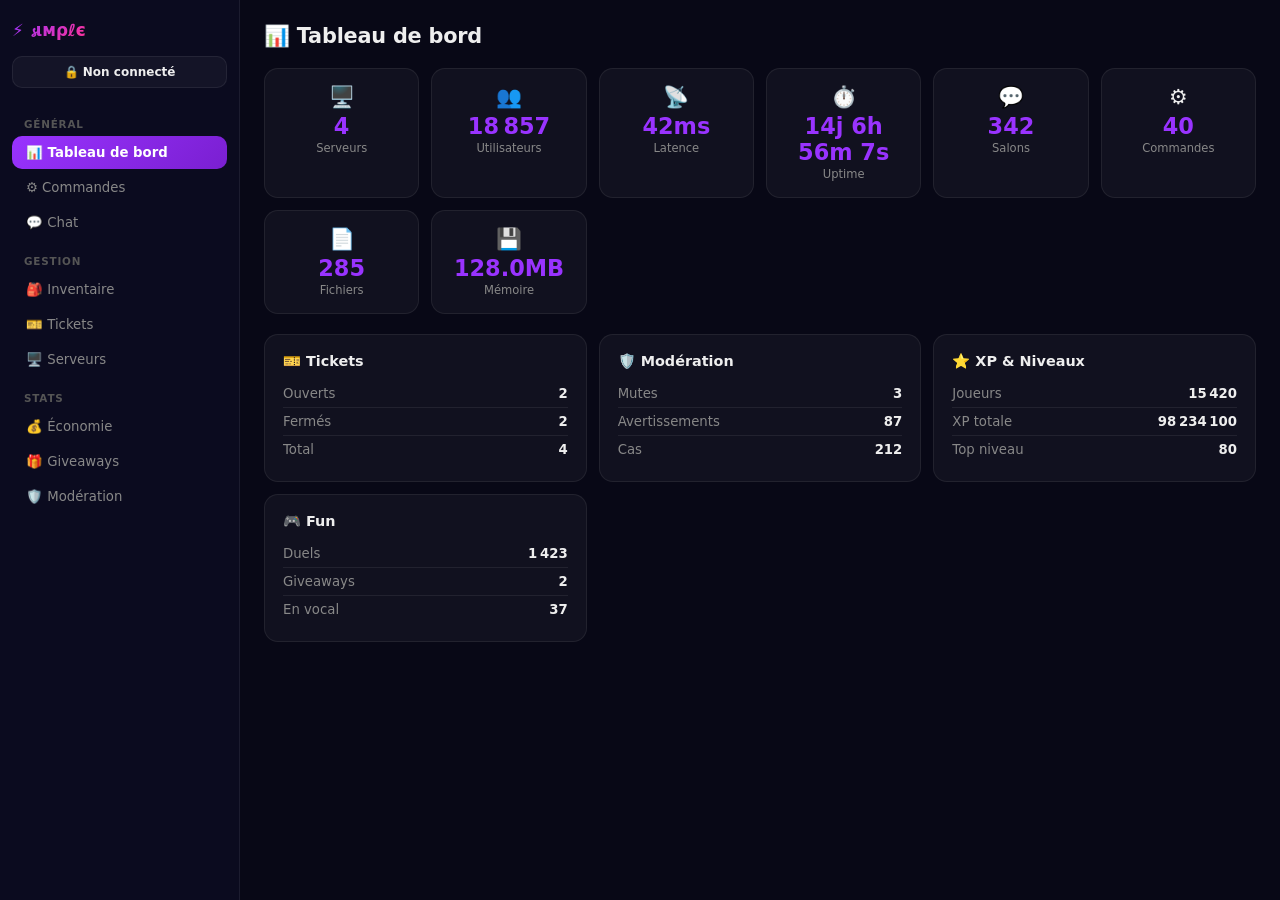
==== commit b353c0f3: "feat: redesign complet — interface moderne, auth fonctionnelle, dashboard polish" ====
--- a/dashboard.html
+++ b/dashboard.html
@@ -3,177 +3,126 @@
 <head>
 <meta charset="UTF-8">
 <meta name="viewport" content="width=device-width, initial-scale=1.0">
-<title>𝓼ιмρℓє — Panneau de Contrôle</title>
+<meta name="theme-color" content="#9933ff">
+<title>𝓼ιмρℓє — Dashboard</title>
+<link rel="icon" href="data:image/svg+xml,<svg xmlns='http://www.w3.org/2000/svg' viewBox='0 0 100 100'><text y='.9em' font-size='90'>⚡</text></svg>">
 <link rel="stylesheet" href="styles.css">
+<link rel="stylesheet" href="dashboard.css">
 </head>
 <body>
+
 <div class="layout">
-<nav class="sidebar" id="sidebar">
-  <h1>⚡ 𝓼ιмρℓє</h1>
-  <div id="authStatus" style="text-align:center;padding:4px 8px;margin-bottom:8px;font-size:.75em;border-radius:8px;background:var(--glass)">🔒 <span id="authLabel">Non connecté</span></div>
-  <div class="nav-group">Général</div>
-  <div class="nav-item active" data-page="overview">📊 Tableau de bord</div>
-  <div class="nav-item" data-page="commands">⚙️ Commandes</div>
-  <div class="nav-item" data-page="chat">💬 Chat</div>
-  <div class="nav-group">Gestion</div>
-  <div class="nav-item" data-page="inventory">🎒 Inventaire</div>
-  <div class="nav-item" data-page="tickets">🎫 Tickets</div>
-  <div class="nav-item" data-page="categories">📂 Catégories</div>
-  <div class="nav-item" data-page="servers">🖥️ Serveurs</div>
-  <div class="nav-group">Économie</div>
-  <div class="nav-item" data-page="economy">💰 Économie</div>
-  <div class="nav-item" data-page="giveaway">🎁 Giveaways</div>
-  <div class="nav-item" data-page="leveling">⭐ Niveaux</div>
-  <div class="nav-group">Communauté</div>
-  <div class="nav-item" data-page="moderation">🛡️ Modération</div>
-  <div class="nav-item" data-page="fun">🎉 Fun</div>
-  <div class="nav-item" data-page="music">🎵 Musique</div>
-</nav>
+<aside class="sidebar" id="sidebar">
+  <div class="sidebar-brand"><a href="index.html">⚡ 𝓼ιмρℓє</a></div>
+  <div class="auth-badge" id="authBadge">🔒 Non connecté</div>
+  <nav class="sidebar-nav">
+    <div class="nav-section">Général</div>
+    <button class="nav-btn active" data-page="overview">📊 Tableau de bord</button>
+    <button class="nav-btn" data-page="commands">⚙️ Commandes</button>
+    <button class="nav-btn" data-page="chat">💬 Chat</button>
+    <div class="nav-section">Gestion</div>
+    <button class="nav-btn" data-page="inventory">🎒 Inventaire</button>
+    <button class="nav-btn" data-page="tickets">🎫 Tickets</button>
+    <button class="nav-btn" data-page="servers">🖥️ Serveurs</button>
+    <div class="nav-section">Stats</div>
+    <button class="nav-btn" data-page="economy">💰 Économie</button>
+    <button class="nav-btn" data-page="giveaway">🎁 Giveaways</button>
+    <button class="nav-btn" data-page="moderation">🛡️ Modération</button>
+  </nav>
+</aside>
 
 <main class="main" id="main">
-  <div id="sb"></div>
-
-  <!-- OVERVIEW -->
+  <button class="mobile-toggle" id="mobileToggle" onclick="$('sidebar').classList.toggle('open')">☰</button>
+  <div id="toast"></div>
+
   <div id="page-overview" class="page active">
-    <div class="stats" id="ovStats" style="display:grid;grid-template-columns:repeat(auto-fit,minmax(130px,1fr));gap:10px;margin-bottom:16px">
-      <div class="sc"><div class="ico">🖥️</div><div class="val" id="sGuilds">-</div><div class="lbl">Serveurs</div></div>
-      <div class="sc"><div class="ico">👥</div><div class="val" id="sUsers">-</div><div class="lbl">Membres</div></div>
-      <div class="sc"><div class="ico">📡</div><div class="val" id="sPing">-</div><div class="lbl">Latence</div></div>
-      <div class="sc"><div class="ico">⏱️</div><div class="val" id="sUptime">-</div><div class="lbl">Uptime</div></div>
-      <div class="sc"><div class="ico">💬</div><div class="val" id="sChannels">-</div><div class="lbl">Salons</div></div>
-      <div class="sc"><div class="ico">⚙️</div><div class="val" id="sCommands">-</div><div class="lbl">Commandes</div></div>
-      <div class="sc"><div class="ico">📄</div><div class="val" id="sFiles">-</div><div class="lbl">Fichiers</div></div>
-      <div class="sc"><div class="ico">💾</div><div class="val" id="sMemory">-</div><div class="lbl">Mémoire</div></div>
-    </div>
-    <div class="grid cols-2" style="margin-bottom:16px">
-      <div class="cd"><h3>🎫 Tickets</h3>
-        <div class="r"><span class="l">Ouverts</span><span class="v" id="tOpen">-</span></div>
-        <div class="r"><span class="l">Fermés</span><span class="v" id="tClosed">-</span></div>
-        <div class="r"><span class="l">Total</span><span class="v" id="tTotal">-</span></div>
+    <h2 class="page-title">📊 Tableau de bord</h2>
+    <div class="stats-grid" id="ovStats">
+      <div class="stat-card"><div class="sc-icon">🖥️</div><div class="sc-val" id="sGuilds">-</div><div class="sc-lbl">Serveurs</div></div>
+      <div class="stat-card"><div class="sc-icon">👥</div><div class="sc-val" id="sUsers">-</div><div class="sc-lbl">Utilisateurs</div></div>
+      <div class="stat-card"><div class="sc-icon">📡</div><div class="sc-val" id="sPing">-</div><div class="sc-lbl">Latence</div></div>
+      <div class="stat-card"><div class="sc-icon">⏱️</div><div class="sc-val" id="sUptime">-</div><div class="sc-lbl">Uptime</div></div>
+      <div class="stat-card"><div class="sc-icon">💬</div><div class="sc-val" id="sChannels">-</div><div class="sc-lbl">Salons</div></div>
+      <div class="stat-card"><div class="sc-icon">⚙️</div><div class="sc-val" id="sCommands">-</div><div class="sc-lbl">Commandes</div></div>
+      <div class="stat-card"><div class="sc-icon">📄</div><div class="sc-val" id="sFiles">285</div><div class="sc-lbl">Fichiers</div></div>
+      <div class="stat-card"><div class="sc-icon">💾</div><div class="sc-val" id="sMemory">-</div><div class="sc-lbl">Mémoire</div></div>
+    </div>
+    <div class="detail-grid">
+      <div class="detail-card"><h3>🎫 Tickets</h3><div class="dr"><span>Ouverts</span><span id="tOpen">-</span></div><div class="dr"><span>Fermés</span><span id="tClosed">-</span></div><div class="dr"><span>Total</span><span id="tTotal">-</span></div></div>
+      <div class="detail-card"><h3>🛡️ Modération</h3><div class="dr"><span>Mutes</span><span id="mMutes">-</span></div><div class="dr"><span>Avertissements</span><span id="mWarns">-</span></div><div class="dr"><span>Cas</span><span id="mCases">-</span></div></div>
+      <div class="detail-card"><h3>⭐ XP & Niveaux</h3><div class="dr"><span>Joueurs</span><span id="xPlayers">-</span></div><div class="dr"><span>XP totale</span><span id="xTotal">-</span></div><div class="dr"><span>Top niveau</span><span id="xTop">-</span></div></div>
+      <div class="detail-card"><h3>🎮 Fun</h3><div class="dr"><span>Duels</span><span id="fDuels">-</span></div><div class="dr"><span>Giveaways</span><span id="fGive">-</span></div><div class="dr"><span>En vocal</span><span id="fVoice">-</span></div></div>
+    </div>
+  </div>
+
+  <div id="page-commands" class="page">
+    <h2 class="page-title">⚙️ Commandes <span id="cmdStats" class="page-sub"></span></h2>
+    <div id="cmdsList" class="cmds-container"><div class="loading">⏳ Chargement...</div></div>
+  </div>
+
+  <div id="page-chat" class="page chat-page">
+    <div class="chat-layout">
+      <div class="chat-sidebar">
+        <div class="chat-header">💬 Conversations</div>
+        <div id="convList" class="conv-list"><div class="empty-sm">Aucune conversation</div></div>
+        <button class="btn btn-ghost btn-sm" style="margin:8px" onclick="newConv()">+ Nouvelle</button>
       </div>
-      <div class="cd"><h3>🛡️ Modération</h3>
-        <div class="r"><span class="l">Mutes</span><span class="v" id="mMutes">-</span></div>
-        <div class="r"><span class="l">Avertissements</span><span class="v" id="mWarns">-</span></div>
-        <div class="r"><span class="l">Cas traités</span><span class="v" id="mCases">-</span></div>
-      </div>
-      <div class="cd"><h3>⭐ XP & Niveaux</h3>
-        <div class="r"><span class="l">Joueurs suivis</span><span class="v" id="xPlayers">-</span></div>
-        <div class="r"><span class="l">XP totale</span><span class="v" id="xTotal">-</span></div>
-        <div class="r"><span class="l">Top niveau</span><span class="v" id="xTop">-</span></div>
-      </div>
-      <div class="cd"><h3>🎮 Fun & Jeux</h3>
-        <div class="r"><span class="l">Duels</span><span class="v" id="fDuels">-</span></div>
-        <div class="r"><span class="l">Giveaways actifs</span><span class="v" id="fGive">-</span></div>
-        <div class="r"><span class="l">En vocal</span><span class="v" id="fVoice">-</span></div>
-      </div>
-    </div>
-  </div>
-
-  <!-- COMMANDS -->
-  <div id="page-commands" class="page">
-    <div class="bar"><h2 style="font-size:1.1em">⚙️ Commandes</h2><span style="color:var(--t2);font-size:.85em" id="cmdStats"></span></div>
-    <div id="cmdsList" style="display:grid;grid-template-columns:repeat(auto-fill,minmax(260px,1fr));gap:8px"><div class="load">⏳</div></div>
-  </div>
-
-  <!-- CHAT -->
-  <div id="page-chat" class="page" style="display:flex;flex-direction:column;height:calc(100vh - 40px)">
-    <div style="display:flex;gap:12px;flex:1;overflow:hidden">
-      <div style="width:250px;flex-shrink:0;background:var(--card);border-radius:10px;border:1px solid var(--brd);display:flex;flex-direction:column;overflow:hidden">
-        <div style="padding:10px 12px;border-bottom:1px solid var(--brd);font-weight:600;font-size:.85em">💬 Conversations</div>
-        <div id="convList" style="flex:1;overflow-y:auto"><div class="emp">Clique sur « + » pour créer une conversation</div></div>
-        <button class="btn btn-g" style="margin:8px" onclick="newConv()">➕ Nouvelle conversation</button>
-      </div>
-      <div style="flex:1;display:flex;flex-direction:column;background:var(--card);border-radius:10px;border:1px solid var(--brd);overflow:hidden">
-        <div id="chatHdr" style="padding:10px 14px;border-bottom:1px solid var(--brd);font-weight:600;font-size:.88em;display:flex;align-items:center;gap:8px"><span id="chatDot" style="width:8px;height:8px;border-radius:50%;background:#666;display:inline-block"></span><span id="chatUser">Sélectionnez un membre</span></div>
-        <div id="chatMsgs" style="flex:1;overflow-y:auto;padding:12px 14px;display:flex;flex-direction:column;gap:6px"><div class="emp">💬 Cliquez sur « + » puis un membre</div></div>
-        <div style="display:flex;gap:8px;padding:10px 14px;border-top:1px solid var(--brd)">
-          <input id="chatIn" placeholder="Message..." style="flex:1;padding:8px 12px;border-radius:8px;border:1px solid var(--brd);background:rgba(255,255,255,.05);color:var(--t);font-size:.85em;outline:none;font-family:inherit" onkeydown="if(event.key==='Enter'&&!event.shiftKey){event.preventDefault();sendChat()}">
-          <button class="btn btn-primary" onclick="sendChat()">Envoyer</button>
+      <div class="chat-main">
+        <div class="chat-top"><span class="chat-dot" id="chatDot"></span><span id="chatUser">Sélectionnez un membre</span></div>
+        <div id="chatMsgs" class="chat-messages"><div class="empty-sm">Cliquez sur "+ Nouvelle" pour commencer</div></div>
+        <div class="chat-input">
+          <input id="chatIn" placeholder="Message..." onkeydown="if(event.key==='Enter'&&!event.shiftKey){event.preventDefault();sendChat()}">
+          <button class="btn btn-primary" style="padding:10px 20px" onclick="sendChat()">Envoyer</button>
         </div>
       </div>
     </div>
   </div>
 
-  <!-- TICKETS -->
   <div id="page-tickets" class="page">
-    <div class="bar"><h2 style="font-size:1.1em">🎫 Tickets récents</h2></div>
-    <div id="ticketsContent"><div class="load">⏳</div></div>
-  </div>
-
-  <!-- CATEGORIES -->
-  <div id="page-categories" class="page">
-    <div class="bar"><h2 style="font-size:1.1em">📂 Catégories</h2><button class="btn btn-g" onclick="loadCats()">🔄</button></div>
-    <div id="catsContent"><div class="load">⏳</div></div>
-  </div>
-
-  <!-- SERVEURS -->
+    <h2 class="page-title">🎫 Tickets récents</h2>
+    <div id="ticketsContent"><div class="loading">⏳</div></div>
+  </div>
+
   <div id="page-servers" class="page">
-    <div class="bar"><h2 style="font-size:1.1em">🖥️ Serveurs</h2></div>
-    <div id="srvContent"><div class="load">⏳</div></div>
-  </div>
-
-  <!-- ÉCONOMIE -->
+    <h2 class="page-title">🖥️ Serveurs</h2>
+    <div id="srvContent"><div class="loading">⏳</div></div>
+  </div>
+
   <div id="page-economy" class="page">
-    <div class="bar"><h2 style="font-size:1.1em">💰 Top Économie (XP)</h2><button class="btn btn-g" onclick="loadLeveling()">🔄</button></div>
-    <div id="ecoContent"><div class="load">⏳</div></div>
-  </div>
-
-  <!-- GIVEAWAY -->
+    <h2 class="page-title">💰 Classement Économie</h2>
+    <div id="ecoContent"><div class="loading">⏳</div></div>
+  </div>
+
   <div id="page-giveaway" class="page">
-    <div class="bar"><h2 style="font-size:1.1em">🎁 Giveaways</h2></div>
-    <div id="giveContent"><div class="load">⏳</div></div>
-  </div>
-
-  <!-- LEVELING -->
-  <div id="page-leveling" class="page">
-    <div class="bar"><h2 style="font-size:1.1em">⭐ Classement Niveaux</h2><button class="btn btn-g" onclick="loadLeveling()">🔄</button></div>
-    <div id="lvlContent"><div class="load">⏳</div></div>
-  </div>
-
-  <!-- MODÉRATION -->
+    <h2 class="page-title">🎁 Giveaways</h2>
+    <div id="giveContent"><div class="loading">⏳</div></div>
+  </div>
+
   <div id="page-moderation" class="page">
-    <div class="stats" id="modStats" style="display:grid;grid-template-columns:repeat(auto-fit,minmax(130px,1fr));gap:10px;margin-bottom:16px">
-      <div class="sc"><div class="ico">🔨</div><div class="val" id="modBans">-</div><div class="lbl">Cas</div></div>
-      <div class="sc"><div class="ico">🔇</div><div class="val" id="modMutes2">-</div><div class="lbl">Mutes</div></div>
-      <div class="sc"><div class="ico">⚠️</div><div class="val" id="modWarns2">-</div><div class="lbl">Avertissements</div></div>
-    </div>
-    <div class="grid cols-2"><div class="cd"><h3>🔨 Dernières actions</h3><div id="modActions"><div class="emp">Aucune action récente</div></div></div></div>
-  </div>
-
-  <!-- FUN -->
-  <div id="page-fun" class="page">
-    <div class="bar"><h2 style="font-size:1.1em">🎉 Fun & Jeux</h2></div>
-    <div class="grid cols-2" id="funContent"><div class="load">⏳</div></div>
-  </div>
-
-  <!-- MUSIQUE -->
-  <div id="page-music" class="page">
-    <div class="bar"><h2 style="font-size:1.1em">🎵 Musique</h2></div>
-    <div class="grid cols-2" id="musicContent"><div class="load">⏳</div></div>
-  </div>
-
-  <!-- INVENTAIRE -->
+    <h2 class="page-title">🛡️ Modération</h2>
+    <div class="stats-grid" id="modStats">
+      <div class="stat-card"><div class="sc-icon">🔨</div><div class="sc-val" id="modCases">-</div><div class="sc-lbl">Cas</div></div>
+      <div class="stat-card"><div class="sc-icon">🔇</div><div class="sc-val" id="modMutes">-</div><div class="sc-lbl">Mutes</div></div>
+      <div class="stat-card"><div class="sc-icon">⚠️</div><div class="sc-val" id="modWarns">-</div><div class="sc-lbl">Avertissements</div></div>
+      <div class="stat-card"><div class="sc-icon">💥</div><div class="sc-val" id="modStrikes">-</div><div class="sc-lbl">Strikes</div></div>
+    </div>
+  </div>
+
   <div id="page-inventory" class="page">
-    <div id="invLoginPrompt" style="display:none">
-      <div class="cd" style="max-width:400px;margin:40px auto;text-align:center;padding:30px">
-        <div style="font-size:2.5em;margin-bottom:12px">🔒</div>
-        <h2 style="font-size:1.2em;margin-bottom:8px">Connexion requise</h2>
-        <p style="color:var(--t2);font-size:.85em;margin-bottom:16px">Connecte-toi depuis la page d'accueil pour gérer tes rôles.</p>
-        <a class="btn btn-primary" href="index.html#login">🔓 Se connecter</a>
+    <div id="invLocked" class="locked-card" style="display:none">
+      <div class="locked-icon">🔒</div>
+      <h3>Connexion requise</h3>
+      <p>Connecte-toi depuis la page d'accueil.</p>
+      <a href="index.html#login" class="btn btn-primary" style="margin-top:12px">Se connecter</a>
+    </div>
+    <div id="invContent" style="display:none">
+      <h2 class="page-title">🎒 Inventaire <select id="invGuildSel" onchange="loadInventory()" class="sel-inline"></select></h2>
+      <div class="detail-grid">
+        <div class="detail-card"><h3>👁️ Rôles affichés</h3><div id="invDisplayed"><div class="empty-sm">Aucun</div></div></div>
+        <div class="detail-card"><h3>🙈 Rôles masqués</h3><div id="invHidden"><div class="empty-sm">Aucun</div></div></div>
       </div>
-    </div>
-    <div id="invContent" style="display:none">
-      <div class="bar">
-        <h2 style="font-size:1.1em">🎒 Mon Inventaire</h2>
-        <select class="sel" id="invGuildSel" onchange="loadInventory()"></select>
-        <button class="btn btn-g" onclick="loadInventory()">🔄</button>
-      </div>
-      <div class="grid cols-2" style="margin-bottom:12px">
-        <div class="cd"><h3>👁️ Rôles affichés</h3><div id="invDisplayed" class="emp">Aucun</div></div>
-        <div class="cd"><h3>🙈 Rôles masqués</h3><div id="invHidden" class="emp">Aucun</div></div>
-      </div>
-      <div class="cd" style="margin-bottom:12px"><h3>🔒 Rôles système</h3><div id="invLocked" class="emp">Aucun</div></div>
-      <div class="cd"><h3>📥 Rôles disponibles</h3><div id="invClaimable" class="emp">Aucun</div></div>
+      <div class="detail-card" style="margin-top:12px"><h3>🔒 Rôles système</h3><div id="invLocked2"><div class="empty-sm">Aucun</div></div></div>
+      <div class="detail-card" style="margin-top:12px"><h3>📥 Rôles disponibles</h3><div id="invClaimable"><div class="empty-sm">Aucun</div></div></div>
     </div>
   </div>
 </main>
@@ -181,62 +130,48 @@
 
 <script src="app.js"></script>
 <script>
-const API='/api/bot', AAPI='/api/auth', IAPI='/api/inventory';
-let UID=''; let convs=[]; let chatUser=null; let chatInt=null;
+const API='/api/bot',IAPI='/api/inventory';
+let UID='',chatUser=null,chatInt=null;
 let SESSION_TOKEN=localStorage.getItem('session_token')||'';
-let SESSION_USER=null; let SESSION_PERMS=null;
-
-function $(id){return document.getElementById(id)}
-function st(t,m,to=5000){const e=$('sb');e.className=t;e.textContent=m;e.style.display='block';if(to)setTimeout(()=>e.style.display='none',to)}
-function authHeaders(extra){return{'Content-Type':'application/json',...(SESSION_TOKEN?{'x-session-token':SESSION_TOKEN}:{}),...extra}}
-
-// ---- auth ----
+let SESSION_USER=null,SESSION_PERMS=null;
+
+const $=id=>document.getElementById(id);
+function toast(m,t='ok'){const e=$('toast');e.className='toast toast-'+t;e.textContent=m;e.style.display='block';setTimeout(()=>e.style.display='none',4000)}
+
 function updateAuthUI(){
-  const el=$('authLabel');const stt=$('authStatus');
-  if(SESSION_USER){el.textContent=SESSION_USER.id.slice(0,8)+'…';stt.style.background='rgba(46,204,113,0.15)'}
-  else{el.textContent='Non connecté';stt.style.background='var(--glass)'}
-}
+  const e=$('authBadge');
+  if(SESSION_USER){e.textContent='🔑 '+SESSION_USER.id.slice(0,10)+'…';e.className='auth-badge auth-ok'}
+  else{e.textContent='🔒 Non connecté';e.className='auth-badge'}
+}
+
 async function checkSession(){
   if(!SESSION_TOKEN)return null;
   try{
-    const r=await window.authCall('/verify',{});
-    if(r&&r.valid){SESSION_USER={id:r.user.id};return r}
-  }catch(e){}
-  // demo restore
-  try{
     const id=(SESSION_TOKEN||'').replace('demo-','').split('-')[0];
-    if(id){SESSION_USER={id};SESSION_PERMS=window.deriveProfile(id);updateAuthUI();return {valid:true}}
+    if(id){SESSION_USER={id};SESSION_PERMS=window.deriveProfile(id);updateAuthUI();return{valid:true}}
   }catch(e){}
   return null;
 }
 
-// ---- navigation ----
-document.querySelectorAll('.nav-item').forEach(i=>i.addEventListener('click',()=>{
-  if(window.innerWidth<=768){$('sidebar').classList.remove('open')}
-  document.querySelectorAll('.nav-item').forEach(n=>n.classList.remove('active'));
+// Navigation
+document.querySelectorAll('.nav-btn[data-page]').forEach(b=>b.addEventListener('click',()=>{
+  document.querySelectorAll('.nav-btn[data-page]').forEach(n=>n.classList.remove('active'));
   document.querySelectorAll('.page').forEach(p=>p.classList.remove('active'));
-  i.classList.add('active');
-  const pg=$('page-'+i.dataset.page);
-  if(pg){pg.classList.add('active');loadPage(i.dataset.page)}
+  b.classList.add('active');
+  const pg=$('page-'+b.dataset.page);
+  if(pg){pg.classList.add('active');loadPage(b.dataset.page)}
+  if(window.innerWidth<=768)$('sidebar').classList.remove('open');
 }));
 
 function loadPage(n){
-  if(n==='chat')initChat();
-  if(n==='overview')loadOverview();
-  if(n==='commands')loadCommands();
-  if(n==='tickets')loadTickets();
-  if(n==='categories')loadCats();
-  if(n==='servers')loadServers();
-  if(n==='economy')loadLeveling();
-  if(n==='giveaway')loadGiveaways();
-  if(n==='leveling')loadLeveling();
-  if(n==='moderation')loadModeration();
-  if(n==='fun')loadFun();
-  if(n==='music')loadMusic();
-  if(n==='inventory')showInventory();
-}
-
-// ---- DASHBOARD ----
+  const map={overview:loadOverview,commands:loadCommands,tickets:loadTickets,servers:loadServers,economy:loadLeveling,giveaway:loadGiveaways,moderation:loadModeration,inventory:showInventory,chat:()=>{loadConvs()}};
+  if(map[n])map[n]();
+}
+
+// Toast helper in dashboard
+function st(t,m){toast(m,t)}
+
+// Overview
 async function loadOverview(){
   try{const s=await window.api('/stats');$('sGuilds').textContent=fmt(s.guilds);$('sUsers').textContent=fmt(s.users);$('sPing').textContent=fmt(s.ping)+'ms';$('sChannels').textContent=fmt(s.channels);$('sCommands').textContent=fmt(s.commands);$('sMemory').textContent=(s.memory/1024/1024).toFixed(1)+'MB';if(s.uptime)$('sUptime').textContent=ut(s.uptime)}catch(e){}
   try{const t=await window.api('/tickets');$('tOpen').textContent=fmt(t.open);$('tClosed').textContent=fmt(t.closed);$('tTotal').textContent=fmt(t.total)}catch(e){}
@@ -245,103 +180,82 @@
   try{const f=await window.api('/fun/stats');$('fDuels').textContent=fmt(f.totalDuels)}catch(e){}
   try{const g=await window.api('/giveaways/stats');$('fGive').textContent=fmt(g.active||0)}catch(e){}
   try{const v=await window.api('/voice/stats');$('fVoice').textContent=fmt(v.usersInVoice||0)}catch(e){}
-  try{$('sFiles').textContent=fmt(285)}catch(e){}
-}
-
-// ---- COMMANDS ----
+}
+
+// Commands
 async function loadCommands(){
   try{
     const d=await window.api('/commands');const c=d.commands;const en=c.filter(x=>x.enabled).length;
-    $('cmdStats').textContent=`${en}/${c.length} actives`;
-    const gr={};
-    for(const x of c){if(!gr[x.category])gr[x.category]=[];gr[x.category].push(x)}
-    let h='';
-    for(const[cat,list]of Object.entries(gr)){
-      h+=`<div class="cd"><h4>${window.catName(cat)} <span style="color:var(--t2);font-weight:400;font-size:.78em">(${list.length})</span></h4>`;
-      for(const x of list){h+=`<div style="display:flex;justify-content:space-between;align-items:center;padding:3px 0;font-size:.82em;border-bottom:1px solid var(--brd)"><span style="font-family:monospace;font-weight:600">/${x.name}</span><label class="tg"><input type="checkbox" ${x.enabled?'checked':''} data-key="${x.key}" onchange="toggleCmd(this)"><span class="sl"></span></label></div>`}
+    $('cmdStats').textContent=en+'/'+c.length+' actives';
+    const gr={};for(const x of c){if(!gr[x.category])gr[x.category]=[];gr[x.category].push(x)}
+    let h='';for(const[list]of Object.entries(gr)){
+      h+='<div class="cmd-group"><h4>'+window.catName(list)+'</h4>';
+      for(const x of list)h+='<div class="cmd-row"><span>/'+x.name+'</span><label class="toggle"><input type="checkbox" '+(x.enabled?'checked':'')+' data-key="'+x.key+'" onchange="toggleCmd(this)"><span class="slider"></span></label></div>';
       h+='</div>';
     }
-    $('cmdsList').innerHTML=h||'<div class="emp">📭 Aucune commande</div>';
-  }catch(e){$('cmdsList').innerHTML='<div class="emp">❌ Erreur</div>'}
+    $('cmdsList').innerHTML=h||'<div class="empty">Aucune commande</div>';
+  }catch(e){$('cmdsList').innerHTML='<div class="empty">Erreur de chargement</div>'}
 }
 async function toggleCmd(el){
-  const k=el.dataset.key;
-  try{await window.api('/commands/toggle',{method:'PUT',body:JSON.stringify({key:k})});st('ok','✅ Modifié (enregistré localement)');loadCommands()}
-  catch(e){el.checked=!el.checked;st('bad','❌ Erreur')}
-}
-
-// ---- TICKETS ----
+  try{await window.api('/commands/toggle',{method:'PUT',body:JSON.stringify({key:el.dataset.key})});st('ok','Commande modifiée');loadCommands()}
+  catch(e){el.checked=!el.checked;st('bad','Erreur')}
+}
+
+// Tickets
 async function loadTickets(){
   try{
     const d=await window.api('/tickets/recent?limit=50');
-    if(!d.tickets?.length){$('ticketsContent').innerHTML='<div class="emp">📭 Aucun ticket</div>';return}
-    let h='<div class="tw"><table><thead><tr><th>#</th><th>Utilisateur</th><th>Serveur</th><th>Statut</th><th>Date</th></tr></thead><tbody>';
+    if(!d.tickets||!d.tickets.length){$('ticketsContent').innerHTML='<div class="empty">Aucun ticket</div>';return}
+    let h='<div class="table-wrap"><table><thead><tr><th>#</th><th>Utilisateur</th><th>Serveur</th><th>Statut</th><th>Date</th></tr></thead><tbody>';
     for(const t of d.tickets){
-      const s=t.open?'<span class="bdg bdg-on">✅ Ouvert</span>':'<span class="bdg bdg-off">❌ Fermé</span>';
+      const s=t.open?'<span class="tag tag-on">Ouvert</span>':'<span class="tag tag-off">Fermé</span>';
       const dt=new Date(t.createdAt).toLocaleDateString('fr-FR',{day:'numeric',month:'short',year:'numeric',hour:'2-digit',minute:'2-digit'});
-      h+=`<tr><td>#${t.id}</td><td><code>${(t.userId||'?').slice(0,10)}…</code></td><td>${t.guildId?t.guildId.slice(0,8)+'…':'-'}</td><td>${s}</td><td>${dt}</td></tr>`;
+      h+='<tr><td>#'+t.id+'</td><td><code>'+(t.userId||'?').slice(0,10)+'…</code></td><td>'+(t.guildId?t.guildId.slice(0,8)+'…':'-')+'</td><td>'+s+'</td><td>'+dt+'</td></tr>';
     }
     h+='</tbody></table></div>';$('ticketsContent').innerHTML=h;
-  }catch(e){$('ticketsContent').innerHTML='<div class="emp">❌ Erreur</div>'}
-}
-
-// ---- CATÉGORIES ----
-async function loadCats(){
-  try{
-    const d=await window.api('/tickets/categories');const c=d.categories||[];
-    if(!c.length){$('catsContent').innerHTML='<div class="emp">📭 Aucune catégorie</div>';return}
-    let h='<div class="tw"><table><thead><tr><th>Emoji</th><th>Nom</th><th>Limite</th><th>Salon</th></tr></thead><tbody>';
-    for(const x of c){const ch=x.discordCategory?'<span class="bdg bdg-on">✅</span>':'<span class="bdg bdg-off">❌</span>';h+=`<tr><td style="font-size:1.2em">${x.emoji||'📁'}</td><td><strong>${window.esc(x.name)}</strong></td><td>${x.memberLimit||1}</td><td>${ch}</td></tr>`}
-    h+='</tbody></table></div>';$('catsContent').innerHTML=h;
-  }catch(e){$('catsContent').innerHTML='<div class="emp">❌ Erreur</div>'}
-}
-
-// ---- SERVEURS ----
+  }catch(e){$('ticketsContent').innerHTML='<div class="empty">Erreur</div>'}
+}
+
+// Servers
 async function loadServers(){
   try{
     const gl=await window.api('/guilds');
-    if(!gl.length){$('srvContent').innerHTML='<div class="emp">📭 Aucun serveur</div>';return}
-    let h='<div style="display:grid;grid-template-columns:repeat(auto-fill,minmax(280px,1fr));gap:10px">';
-    for(const g of gl){h+=`<div class="cd" style="display:flex;align-items:center;gap:10px;padding:12px"><div style="width:36px;height:36px;border-radius:50%;background:rgba(255,255,255,.05);display:flex;align-items:center;justify-content:center;font-size:1.4em;flex-shrink:0">🖥️</div><div style="flex:1;min-width:0"><div style="font-weight:700;overflow:hidden;text-overflow:ellipsis;white-space:nowrap;font-size:.9em">${window.esc(g.name)}</div><div style="color:var(--t2);font-size:.78em">👥 ${fmt(g.memberCount)} · 🎫 ${fmt(g.openTickets)} ouverts</div></div></div>`}
+    if(!gl.length){$('srvContent').innerHTML='<div class="empty">Aucun serveur</div>';return}
+    let h='<div class="server-grid">';
+    for(const g of gl)h+='<div class="detail-card" style="display:flex;align-items:center;gap:14px;padding:16px"><div class="srv-icon">🖥️</div><div><div class="srv-name">'+window.esc(g.name)+'</div><div class="srv-info">👥 '+fmt(g.memberCount)+' · 🎫 '+fmt(g.openTickets)+' ouverts</div></div></div>';
     h+='</div>';$('srvContent').innerHTML=h;
-  }catch(e){$('srvContent').innerHTML='<div class="emp">❌ Erreur</div>'}
-}
-
-// ---- LEVELING / ECONOMY ----
+  }catch(e){$('srvContent').innerHTML='<div class="empty">Erreur</div>'}
+}
+
+// Leveling
 async function loadLeveling(){
   try{
     const d=await window.api('/leveling/leaderboard?limit=50');
-    if(!d.length){$('lvlContent').innerHTML='<div class="emp">📭 Aucun joueur</div>';$('ecoContent').innerHTML='<div class="emp">📭 Aucun joueur</div>';return}
-    let h='<div class="tw"><table><thead><tr><th>#</th><th>ID</th><th>Niveau</th><th>XP</th></tr></thead><tbody>';
-    for(const u of d){const m=u.rank===1?'🥇':u.rank===2?'🥈':u.rank===3?'🥉':`#${u.rank}`;h+=`<tr><td>${m}</td><td><code>${u.id.slice(0,12)}…</code></td><td>${u.level}</td><td>${fmt(u.xp)} XP</td></tr>`}
-    h+='</tbody></table></div>';
-    $('lvlContent').innerHTML=h;$('ecoContent').innerHTML=h;
-  }catch(e){$('lvlContent').innerHTML='<div class="emp">❌ Erreur</div>';$('ecoContent').innerHTML='<div class="emp">❌ Erreur</div>'}
-}
-
-// ---- GIVEAWAYS ----
+    if(!d.length){$('ecoContent').innerHTML='<div class="empty">Aucun joueur</div>';return}
+    let h='<div class="table-wrap"><table><thead><tr><th>#</th><th>ID</th><th>Niveau</th><th>XP</th></tr></thead><tbody>';
+    for(const u of d){const m=u.rank===1?'🥇':u.rank===2?'🥈':u.rank===3?'🥉':'#'+u.rank;h+='<tr><td>'+m+'</td><td><code>'+u.id.slice(0,12)+'…</code></td><td>'+u.level+'</td><td>'+fmt(u.xp)+' XP</td></tr>'}
+    h+='</tbody></table></div>';$('ecoContent').innerHTML=h;
+  }catch(e){$('ecoContent').innerHTML='<div class="empty">Erreur</div>'}
+}
+
+// Giveaways
 async function loadGiveaways(){
   try{
     const d=await window.api('/giveaways/stats');
-    $('giveContent').innerHTML=`<div class="grid cols-2"><div class="cd"><h3>🎁 Giveaways</h3><div class="r"><span class="l">Actifs</span><span class="v">${fmt(d.active||0)}</span></div><div class="r"><span class="l">Terminés</span><span class="v">${fmt(d.ended||0)}</span></div><div class="r"><span class="l">Total</span><span class="v">${fmt(d.total||0)}</span></div></div></div>`;
-  }catch(e){$('giveContent').innerHTML='<div class="emp">❌ Erreur</div>'}
-}
-
-// ---- MODÉRATION ----
+    $('giveContent').innerHTML='<div class="detail-grid"><div class="detail-card"><h3>🎁 Giveaways</h3><div class="dr"><span>Actifs</span><span>'+fmt(d.active||0)+'</span></div><div class="dr"><span>Terminés</span><span>'+fmt(d.ended||0)+'</span></div><div class="dr"><span>Total</span><span>'+fmt(d.total||0)+'</span></div></div></div>';
+  }catch(e){$('giveContent').innerHTML='<div class="empty">Erreur</div>'}
+}
+
+// Moderation
 async function loadModeration(){
   try{
     const d=await window.api('/moderation/stats');
-    $('modBans').textContent=fmt(d.totalCases||0);$('modMutes2').textContent=fmt(d.activeMutes||0);$('modWarns2').textContent=fmt(d.totalWarnings||0);
-    $('modActions').innerHTML=`<div class="r"><span class="l">Mutes actifs</span><span class="v">${fmt(d.activeMutes||0)}</span></div><div class="r"><span class="l">Avertissements</span><span class="v">${fmt(d.totalWarnings||0)}</span></div><div class="r"><span class="l">Strikes</span><span class="v">${fmt(d.totalStrikes||0)}</span></div>`;
+    $('modCases').textContent=fmt(d.totalCases||0);$('modMutes').textContent=fmt(d.activeMutes||0);$('modWarns').textContent=fmt(d.totalWarnings||0);$('modStrikes').textContent=fmt(d.totalStrikes||0);
   }catch(e){}
 }
 
-// ---- FUN / MUSIC ----
-function loadFun(){$('funContent').innerHTML=`<div class="cd"><h3>🎮 Statistiques Fun</h3><div class="r"><span class="l">Commandes fun</span><span class="v">28</span></div><div class="r"><span class="l">Images</span><span class="v">35</span></div><div class="r"><span class="l">Jeux</span><span class="v">10</span></div></div><div class="cd"><h3>🖼️ Images</h3><div class="r"><span class="l">Génération</span><span class="v">Canvas</span></div><div class="r"><span class="l">Filtres</span><span class="v">15</span></div></div>`}
-function loadMusic(){$('musicContent').innerHTML=`<div class="cd"><h3>🎵 Musique</h3><div class="r"><span class="l">Commandes</span><span class="v">17</span></div><div class="r"><span class="l">Plateformes</span><span class="v">YouTube, Spotify</span></div></div><div class="cd"><h3>🔊 Contrôles</h3><div class="r"><span class="l">Lecture</span><span class="v">play, stop, skip</span></div><div class="r"><span class="l">File</span><span class="v">queue, loop</span></div></div>`}
-
-// ---- CHAT (local) ----
-async function initChat(){loadConvs();if(chatInt)clearInterval(chatInt);chatInt=setInterval(()=>{if(chatUser)loadMsgs(chatUser,true)},3000)}
+// Chat
+let convs=[];
 function newConv(){
   const k=prompt('🔑 ID du membre (ex: 412345678901234567) :');if(!k)return;
   UID=k.trim();localStorage.setItem('chat_uid',UID);chatUser=UID;
@@ -351,82 +265,76 @@
 async function loadConvs(){
   try{
     const d=await window.api('/chat/conversations',{headers:{'x-user-id':UID}});convs=d.conversations||[];
-    if(!convs.length){$('convList').innerHTML='<div class="emp">Aucune conversation</div>';return}
-    let h='';
-    for(const c of convs){
-      const inl=(c.username||c.userId).charAt(0).toUpperCase();
-      h+=`<div style="display:flex;align-items:center;gap:8px;padding:8px 12px;cursor:pointer;border-bottom:1px solid var(--brd)" onclick="selectChat('${c.userId}')"><div style="width:30px;height:30px;border-radius:50%;background:var(--p2);display:flex;align-items:center;justify-content:center;font-weight:700;font-size:.8em;color:#fff;flex-shrink:0">${inl}</div><div style="flex:1;min-width:0"><div style="font-weight:600;font-size:.82em;overflow:hidden;text-overflow:ellipsis;white-space:nowrap">${window.esc(c.username||c.userId)}</div><div style="font-size:.72em;color:var(--t2);overflow:hidden;text-overflow:ellipsis;white-space:nowrap">${window.esc(c.lastMessage||'')}</div></div></div>`;
+    if(!convs.length){$('convList').innerHTML='<div class="empty-sm">Aucune conversation</div>';return}
+    let h='';for(const c of convs){
+      h+='<div class="conv-item" onclick="selectChat(\''+c.userId+'\')"><div class="conv-avatar">'+(c.username||c.userId).charAt(0).toUpperCase()+'</div><div class="conv-info"><div class="conv-name">'+window.esc(c.username||c.userId)+'</div><div class="conv-last">'+window.esc(c.lastMessage||'')+'</div></div></div>';
     }
     $('convList').innerHTML=h;
   }catch(e){}
 }
-function selectChat(uid){chatUser=uid;$('chatUser').textContent='Membre '+uid.slice(-4);$('chatIn').value='';loadConvs();loadMsgs(uid)}
+function selectChat(uid){chatUser=uid;$('chatUser').textContent='Membre '+uid.slice(-4);$('chatIn').value='';loadMsgs(uid);loadConvs()}
 async function loadMsgs(uid,silent=false){
   try{
-    const d=await window.api(`/chat/messages/${uid}`,{headers:{'x-user-id':UID}});const ms=d.messages||[];
+    const d=await window.api('/chat/messages/'+uid,{headers:{'x-user-id':UID}});const ms=d.messages||[];
     const c=$('chatMsgs');
-    if(!ms.length){if(!silent)c.innerHTML='<div class="emp">💬 Écrivez à ce membre</div>';return}
-    let h='';
-    for(const m of ms){const dir=m.direction==='outgoing'?'outgoing':'incoming';const t=new Date(m.createdAt).toLocaleTimeString('fr-FR',{hour:'2-digit',minute:'2-digit'});h+=`<div style="max-width:75%;padding:8px 12px;border-radius:10px;font-size:.85em;word-wrap:break-word;align-self:${dir==='outgoing'?'flex-end':'flex-start'};background:${dir==='outgoing'?'linear-gradient(135deg,var(--p),var(--p2))':'rgba(255,255,255,.08)'};border-bottom-${dir==='outgoing'?'right':'left'}-radius:3px">${window.esc(m.content)}<div style="font-size:.65em;opacity:.6;margin-top:3px">${t}</div></div>`}
-    c.innerHTML=h;c.scrollTop=c.scrollHeight;$('chatDot').style.background='#2ecc71';
-  }catch(e){if(!silent)$('chatMsgs').innerHTML='<div class="emp">❌ Erreur</div>'}
+    if(!ms.length){if(!silent)c.innerHTML='<div class="empty-sm">Écrivez à ce membre</div>';return}
+    let h='';for(const m of ms){
+      const out=m.direction==='outgoing';
+      const t=new Date(m.createdAt).toLocaleTimeString('fr-FR',{hour:'2-digit',minute:'2-digit'});
+      h+='<div class="msg '+(out?'msg-out':'msg-in')+'">'+window.esc(m.content)+'<div class="msg-time">'+t+'</div></div>';
+    }
+    c.innerHTML=h;c.scrollTop=c.scrollHeight;$('chatDot').style.background='var(--ok)';
+  }catch(e){if(!silent)$('chatMsgs').innerHTML='<div class="empty-sm">Erreur</div>'}
 }
 async function sendChat(){
   const msg=$('chatIn').value.trim();if(!msg||!chatUser)return;$('chatIn').value='';
   try{
     await window.api('/chat/send',{method:'POST',headers:{'Content-Type':'application/json','x-user-id':UID},body:JSON.stringify({userId:chatUser,message:msg})});
     loadMsgs(chatUser);loadConvs();
-  }catch(e){st('bad','❌ '+e.message);$('chatIn').value=msg}
-}
-
-// ---- INVENTAIRE ----
+  }catch(e){st('bad',e.message);$('chatIn').value=msg}
+}
+
+// Inventory
 async function showInventory(){
-  if(!SESSION_TOKEN){$('invLoginPrompt').style.display='block';$('invContent').style.display='none';return}
-  $('invLoginPrompt').style.display='none';$('invContent').style.display='block';
+  if(!SESSION_TOKEN){$('invLocked').style.display='block';$('invContent').style.display='none';return}
+  $('invLocked').style.display='none';$('invContent').style.display='block';
   try{
     const gl=await window.api('/guilds');const s=$('invGuildSel');s.innerHTML='';
-    for(const g of gl){s.innerHTML+=`<option value="${g.id}">${window.esc(g.name)}</option>`}
+    for(const g of gl)s.innerHTML+='<option value="'+g.id+'">'+window.esc(g.name)+'</option>';
     if(s.value)loadInventory();
-  }catch(e){$('invContent').innerHTML='<div class="emp">❌ Erreur chargement</div>'}
+  }catch(e){$('invContent').innerHTML='<div class="empty">Erreur</div>'}
 }
 async function loadInventory(){
-  const guildId=$('invGuildSel').value;if(!guildId){$('invDisplayed').innerHTML='<div class="emp">Choisis un serveur</div>';return}
-  try{
-    const d=await window.apiRaw(IAPI,`/${guildId}/roles`);
-    renderRoleList('invDisplayed',d.displayed,'visible',guildId);
-    renderRoleList('invHidden',d.hidden,'hidden',guildId);
-    renderRoleList('invLocked',d.locked,'locked',guildId);
-    renderRoleList('invClaimable',d.claimable,'claimable',guildId);
-  }catch(e){st('bad','❌ '+e.message)}
-}
-function renderRoleList(id,roles,state,guildId){
-  const el=$(id);if(!roles||!roles.length){el.innerHTML='<div class="emp">Aucun</div>';return}
-  let html='<div style="display:flex;flex-wrap:wrap;gap:6px">';
+  const gid=$('invGuildSel').value;if(!gid)return;
+  try{
+    const d=await window.apiRaw(IAPI,'/'+gid+'/roles');
+    renderRoles('invDisplayed',d.displayed,'visible',gid);
+    renderRoles('invHidden',d.hidden,'hidden',gid);
+    renderRoles('invLocked2',d.locked,'locked',gid);
+    renderRoles('invClaimable',d.claimable,'claimable',gid);
+  }catch(e){st('bad',e.message)}
+}
+function renderRoles(id,roles,state,gid){
+  const el=$(id);if(!roles||!roles.length){el.innerHTML='<div class="empty-sm">Aucun</div>';return}
+  let h='<div class="role-list">';
   for(const r of roles){
-    const bg=r.color||'#555';
-    const isTog=(state==='visible'||state==='hidden');
-    const label=state==='visible'?'🙈 Masquer':(state==='hidden'?'👁️ Afficher':'');
-    html+=`<div style="display:flex;align-items:center;gap:6px;padding:6px 10px;border-radius:8px;background:rgba(255,255,255,.05);border:1px solid var(--brd);font-size:.82em">
-      <span style="width:10px;height:10px;border-radius:50%;background:${bg};flex-shrink:0"></span>
-      <span style="font-weight:600">${window.esc(r.name)}</span>
-      <span style="font-size:.72em;color:var(--t2)">👥 ${r.memberCount}</span>
-      ${isTog?`<button class="btn btn-sm ${state==='visible'?'btn-bad':'btn-ok'}" onclick="toggleRoleVisibility('${guildId}','${r.id}')" style="padding:3px 8px;font-size:.78em">${label}</button>`:''}
-    </div>`;
+    const tog=state==='visible'||state==='hidden';
+    const label=state==='visible'?'🙈 Masquer':state==='hidden'?'👁️ Afficher':'';
+    h+='<div class="role-chip"><span class="role-dot" style="background:'+(r.color||'#555')+'"></span><span>'+window.esc(r.name)+'</span><span class="role-count">👥 '+r.memberCount+'</span>';
+    if(tog)h+='<button class="btn btn-ghost btn-sm" onclick="toggleRole(\''+gid+'\',\''+r.id+'\')" style="padding:3px 8px;font-size:.75em">'+label+'</button>';
+    h+='</div>';
   }
-  html+='</div>';el.innerHTML=html;
-}
-async function toggleRoleVisibility(guildId,roleId){
-  try{
-    const r=await window.apiRaw(IAPI,`/${guildId}/roles/${roleId}/visibility`,{method:'PUT'});
-    st('ok',`✅ ${r.action==='shown'?'Affiché':'Masqué'} • ${r.roleName}`);loadInventory();
-  }catch(e){st('bad','❌ '+e.message)}
-}
-
-// ---- init ----
+  el.innerHTML=h+'</div>';
+}
+async function toggleRole(gid,rid){
+  try{const r=await window.apiRaw(IAPI,'/'+gid+'/roles/'+rid+'/visibility',{method:'PUT'});st('ok',r.roleName+(r.action==='shown'?' affiché':' masqué'));loadInventory()}
+  catch(e){st('bad',e.message)}
+}
+
+// Init
 document.addEventListener('DOMContentLoaded',async()=>{
   await checkSession();updateAuthUI();
-  if(!SESSION_TOKEN){window.notify('🔒 Connecte-toi depuis la page d’accueil pour débloquer toutes les fonctionnalités.','info')}
-  loadOverview();loadCommands();loadTickets();loadCats();loadServers();loadLeveling();loadGiveaways();loadModeration();loadFun();loadMusic();
+  loadOverview();loadCommands();loadTickets();loadServers();loadLeveling();loadGiveaways();loadModeration();
   setInterval(loadOverview,30000);
 });
 </script>
--- a/styles.css
+++ b/styles.css
@@ -1,204 +1,186 @@
-/* ============================================================
-   𝓼ιмρℓє — Design system
-   Coherent stylesheet shared by index.html & dashboard.html
-   ============================================================ */
 *{margin:0;padding:0;box-sizing:border-box}
 :root{
-  --p:#9933ff; --p2:#7a1fd1; --s:#ff3399;
-  --ok:#2ecc71; --bad:#e74c3c; --warn:#f39c12;
-  --bg:#0d0d1a;
-  --glass:rgba(255,255,255,.06);
-  --gh:rgba(255,255,255,.10);
-  --card:rgba(255,255,255,.04);
-  --brd:rgba(255,255,255,.08);
-  --t:#f0f0f0; --t2:#aaa;
-  --r:16px;
-  --font:system-ui,-apple-system,"Segoe UI",Roboto,sans-serif;
+  --p:#9933ff;--p2:#7a1fd1;--s:#ff3399;
+  --ok:#2ecc71;--bad:#e74c3c;--warn:#f39c12;
+  --bg:#080816;--bg2:#0c0c20;
+  --glass:rgba(255,255,255,.04);--glass2:rgba(255,255,255,.07);
+  --gh:rgba(255,255,255,.09);
+  --brd:rgba(255,255,255,.07);--brd2:rgba(255,255,255,.12);
+  --t:#eee;--t2:#888;--t3:#555;
+  --r:14px;--r2:20px;
+  --font:system-ui,-apple-system,'Segoe UI',Roboto,sans-serif;
 }
 html{scroll-behavior:smooth}
-body{font-family:var(--font);background:var(--bg);color:var(--t);min-height:100vh;overflow-x:hidden}
-a{color:var(--p);text-decoration:none}a:hover{text-decoration:underline}
-button{font-family:inherit}
+body{font-family:var(--font);background:var(--bg);color:var(--t);overflow-x:hidden}
+a{color:var(--p);text-decoration:none}
+button{font-family:inherit;cursor:pointer}
+::selection{background:var(--p);color:#fff}
 
-/* ---- background glow ---- */
-.bg-glow{position:fixed;width:400px;height:400px;border-radius:50%;filter:blur(120px);opacity:.15;pointer-events:none;z-index:0}
-.bg-glow.g1{background:var(--p);top:-100px;left:-100px}
-.bg-glow.g2{background:var(--s);bottom:-100px;right:-100px}
-.bg-glow.g3{background:var(--p2);top:50%;left:50%;transform:translate(-50%,-50%);width:300px;height:300px}
+/* ===== BG GLOW ===== */
+.bg-glow{position:fixed;width:500px;height:500px;border-radius:50%;filter:blur(150px);opacity:.08;pointer-events:none;z-index:0}
+.bg-glow.g1{background:var(--p);top:-200px;left:-200px}
+.bg-glow.g2{background:var(--s);bottom:-200px;right:-200px}
+.bg-glow.g3{background:#4f46e5;top:40%;left:40%;width:350px;height:350px}
 
-/* ---- nav ---- */
-nav{position:fixed;top:0;left:0;right:0;z-index:100;padding:16px 32px;display:flex;align-items:center;justify-content:space-between;background:rgba(13,13,26,.85);backdrop-filter:blur(16px);border-bottom:1px solid var(--brd)}
-.brand{display:flex;align-items:center;gap:10px;font-weight:800;font-size:1.15em;background:linear-gradient(135deg,var(--p),var(--s));-webkit-background-clip:text;-webkit-text-fill-color:transparent;background-clip:text}
-.brand span{font-size:1.4em}
-.nav-links{display:flex;gap:24px;align-items:center}
-.nav-links a{color:var(--t2);font-size:.88em;font-weight:500;transition:.2s}
-.nav-links a:hover{color:var(--p);text-decoration:none}
-.nav-login{padding:8px 20px;border-radius:10px;background:linear-gradient(135deg,var(--p),var(--p2));color:#fff;font-weight:700;font-size:.88em;border:none;cursor:pointer;transition:.2s}
-.nav-login:hover{opacity:.88;transform:translateY(-1px)}
-.mobile-menu{display:none;background:none;border:none;color:var(--t);font-size:1.4em;cursor:pointer}
+/* ===== NAV ===== */
+#mainNav{position:fixed;top:0;left:0;right:0;z-index:1000;transition:all .35s}
+#mainNav.scrolled{background:rgba(8,8,22,.92);backdrop-filter:blur(20px);border-bottom:1px solid var(--brd)}
+.nav-inner{max-width:1200px;margin:0 auto;padding:16px 24px;display:flex;align-items:center;justify-content:space-between}
+.brand{display:flex;align-items:center;gap:8px;font-weight:800;font-size:1.1em;background:linear-gradient(135deg,var(--p),var(--s));-webkit-background-clip:text;-webkit-text-fill-color:transparent;background-clip:text}
+.brand span{font-size:1.3em;-webkit-text-fill-color:initial}
+.nav-links{display:flex;gap:6px;align-items:center}
+.nav-links a{color:var(--t2);font-size:.85em;font-weight:500;padding:8px 16px;border-radius:10px;transition:all .2s}
+.nav-links a:hover{color:var(--t);background:rgba(255,255,255,.05);text-decoration:none}
+.nav-links .nav-btn{background:linear-gradient(135deg,var(--p),var(--p2));color:#fff!important;padding:8px 20px;border-radius:10px;font-weight:600}
+.nav-links .nav-btn:hover{opacity:.9;background:linear-gradient(135deg,var(--p),var(--p2))}
+.hamburger{display:none;background:none;border:none;color:var(--t);font-size:1.4em;padding:8px}
+.hamburger span{display:block;width:22px;height:2px;background:var(--t);margin:5px 0;border-radius:2px;transition:.3s}
 
-/* ---- buttons ---- */
-.btn{padding:12px 22px;border:none;border-radius:10px;font-size:.9em;font-weight:700;cursor:pointer;transition:all .2s;display:inline-flex;align-items:center;justify-content:center;gap:8px}
-.btn-primary{background:linear-gradient(135deg,var(--p),var(--p2));color:#fff}
-.btn-primary:hover{opacity:.88;transform:translateY(-1px)}
+/* ===== BUTTONS ===== */
+.btn{display:inline-flex;align-items:center;justify-content:center;gap:10px;padding:14px 28px;border:none;border-radius:var(--r);font-size:.9em;font-weight:700;transition:all .25s;cursor:pointer;text-decoration:none}
+.btn-primary{background:linear-gradient(135deg,var(--p),var(--p2));color:#fff;box-shadow:0 4px 24px rgba(153,51,255,.3)}
+.btn-primary:hover{transform:translateY(-2px);box-shadow:0 8px 32px rgba(153,51,255,.4)}
 .btn-primary:disabled{opacity:.4;cursor:not-allowed;transform:none}
-.btn-outline{background:transparent;color:var(--t);border:1px solid var(--brd)}
+.btn-outline{background:transparent;color:var(--t);border:1px solid var(--brd2)}
 .btn-outline:hover{background:rgba(255,255,255,.05);border-color:var(--p)}
-.btn-ok{background:linear-gradient(135deg,var(--ok),#27ae60);color:#fff}
-.btn-ok:hover{opacity:.88}
-.btn-bad{background:rgba(231,76,60,.2);color:#e74c3c}
-.btn-bad:hover{background:rgba(231,76,60,.3)}
-.btn-g{background:transparent;color:var(--t2);border:1px solid var(--brd)}
-.btn-g:hover{background:var(--gh);color:var(--t)}
-.btn-sm{padding:6px 12px;font-size:.78em}
-
-/* ---- hero ---- */
-.hero{position:relative;z-index:1;min-height:100vh;display:flex;flex-direction:column;align-items:center;justify-content:center;text-align:center;padding:120px 24px 80px}
-.hero-badge{display:inline-flex;align-items:center;gap:6px;padding:6px 16px;border-radius:20px;background:rgba(153,51,255,.12);border:1px solid rgba(153,51,255,.25);font-size:.78em;font-weight:600;color:var(--p);margin-bottom:24px}
-.hero-badge .dot{width:6px;height:6px;border-radius:50%;background:var(--ok);animation:pulse-dot 2s infinite}
-@keyframes pulse-dot{0%,100%{opacity:1}50%{opacity:.4}}
-.hero h1{font-size:clamp(2.8em,6vw,4.5em);font-weight:900;line-height:1.1;margin-bottom:16px;background:linear-gradient(135deg,#fff 30%,var(--p) 60%,var(--s));-webkit-background-clip:text;-webkit-text-fill-color:transparent;background-clip:text}
-.hero .tagline{font-size:clamp(1em,2vw,1.25em);color:var(--t2);max-width:600px;margin:0 auto 36px;line-height:1.6}
-.hero .tagline b{color:var(--t)}
-.hero-btns{display:flex;gap:14px;flex-wrap:wrap;justify-content:center}
-
-/* ---- stats bar ---- */
-.stats-bar{position:relative;z-index:1;display:flex;justify-content:center;gap:48px;padding:40px 24px;flex-wrap:wrap}
-.stat{text-align:center}
-.stat .num{font-size:2em;font-weight:800;background:linear-gradient(135deg,var(--p),var(--s));-webkit-background-clip:text;-webkit-text-fill-color:transparent;background-clip:text}
-.stat .lbl{font-size:.82em;color:var(--t2);margin-top:4px}
-
-/* ---- sections ---- */
-section{position:relative;z-index:1;padding:80px 24px;max-width:1200px;margin:0 auto}
-.section-title{text-align:center;margin-bottom:48px}
-.section-title h2{font-size:2em;font-weight:800;margin-bottom:8px}
-.section-title h2 span{background:linear-gradient(135deg,var(--p),var(--s));-webkit-background-clip:text;-webkit-text-fill-color:transparent;background-clip:text}
-.section-title p{color:var(--t2);font-size:.95em}
-
-/* ---- cards ---- */
-.grid{display:grid;gap:20px}
-.grid.cols-auto{grid-template-columns:repeat(auto-fit,minmax(260px,1fr))}
-.grid.cols-2{grid-template-columns:repeat(auto-fit,minmax(220px,1fr))}
-.card{background:var(--glass);border:1px solid var(--brd);border-radius:var(--r);padding:28px 24px;backdrop-filter:blur(12px);transition:all .3s;position:relative;overflow:hidden}
-.card::before{content:'';position:absolute;top:0;left:0;right:0;height:2px;background:linear-gradient(90deg,var(--p),var(--s));opacity:0;transition:.3s}
-.card:hover{transform:translateY(-4px);border-color:rgba(153,51,255,.3)}
-.card:hover::before{opacity:1}
-.card .ico{font-size:2em;margin-bottom:14px}
-.card h3{font-size:1.05em;font-weight:700;margin-bottom:8px}
-.card p{color:var(--t2);font-size:.85em;line-height:1.5}
-
-/* ---- login ---- */
-.login-section{position:relative;z-index:1;padding:80px 24px;display:flex;justify-content:center}
-.login-wrapper{width:100%;max-width:440px}
-.login-card{background:var(--glass);border:1px solid var(--brd);border-radius:var(--r);padding:32px 28px;backdrop-filter:blur(16px);position:relative;overflow:hidden}
-.login-card::before{content:'';position:absolute;top:0;left:0;right:0;height:3px;background:linear-gradient(90deg,var(--p),var(--s))}
-.login-card h2{text-align:center;font-size:1.2em;font-weight:700;margin-bottom:20px}
-.field{margin-bottom:14px}
-.field label{display:block;font-size:.8em;color:var(--t2);margin-bottom:4px;font-weight:500}
-.field input{width:100%;padding:11px 14px;border-radius:10px;border:1px solid var(--brd);background:rgba(255,255,255,.05);color:var(--t);font-size:.9em;outline:none;transition:.2s}
-.field input:focus{border-color:var(--p);box-shadow:0 0 0 3px rgba(153,51,255,.15)}
-.field input::placeholder{color:rgba(255,255,255,.25)}
-.error{display:none;padding:10px 14px;border-radius:8px;font-size:.82em;margin-bottom:12px;background:rgba(231,76,60,.12);color:#ff6b6b;border:1px solid rgba(231,76,60,.2)}
-.error.show{display:block}
-.success{display:none;padding:10px 14px;border-radius:8px;font-size:.82em;margin-bottom:12px;background:rgba(46,204,113,.12);color:#2ecc71;border:1px solid rgba(46,204,113,.2)}
-.success.show{display:block}
-.user-info{display:none;text-align:center;padding:16px;background:rgba(153,51,255,.06);border-radius:12px;margin-bottom:16px;border:1px solid rgba(153,51,255,.12)}
-.user-info.show{display:block}
-.user-info .avatar{width:56px;height:56px;border-radius:50%;background:linear-gradient(135deg,var(--p),var(--s));display:flex;align-items:center;justify-content:center;font-size:1.5em;font-weight:800;color:#fff;margin:0 auto 10px}
-.user-info .name{font-weight:700;font-size:1em}
-.user-info .level{font-size:.78em;color:var(--t2);margin-top:2px}
-.badge{display:inline-block;padding:3px 10px;border-radius:12px;font-size:.72em;font-weight:600;margin-top:6px}
-.perm-denied{display:none;text-align:center;padding:20px;color:var(--t2);font-size:.85em}
-.perm-denied.show{display:block}
-.divider{display:flex;align-items:center;gap:10px;margin:16px 0;color:var(--t2);font-size:.75em}
-.divider::before,.divider::after{content:'';flex:1;height:1px;background:var(--brd)}
-.spinner{width:18px;height:18px;border:2px solid rgba(255,255,255,.2);border-top-color:#fff;border-radius:50%;animation:spin .6s linear infinite;display:none}
+.btn-success{background:linear-gradient(135deg,var(--ok),#27ae60);color:#fff}
+.btn-success:hover{opacity:.9}
+.btn-ghost{background:transparent;color:var(--t2);border:1px solid var(--brd)}
+.btn-ghost:hover{background:var(--gh);color:var(--t)}
+.btn-full{width:100%}
+.btn .spinner{width:18px;height:18px;border:2px solid rgba(255,255,255,.25);border-top-color:#fff;border-radius:50%;animation:spin .6s linear infinite;display:none}
 .btn.loading .spinner{display:block}
 .btn.loading span{display:none}
 @keyframes spin{to{transform:rotate(360deg)}}
 
-/* ---- banner ---- */
-#siteBanner{position:fixed;top:0;left:0;right:0;z-index:9999;padding:10px 16px;font-size:.85em;text-align:center;display:none;backdrop-filter:blur(8px);box-shadow:0 2px 12px rgba(0,0,0,.3)}
+/* ===== HERO ===== */
+.hero{position:relative;z-index:1;min-height:100vh;display:flex;flex-direction:column;align-items:center;justify-content:center;text-align:center;padding:120px 24px 60px;overflow:hidden}
+.hero-particles{position:absolute;inset:0;pointer-events:none}
+.hero-badge{display:inline-flex;align-items:center;gap:8px;padding:8px 18px;border-radius:100px;background:rgba(153,51,255,.08);border:1px solid rgba(153,51,255,.2);font-size:.8em;font-weight:600;color:var(--p);margin-bottom:28px}
+.pulse{width:8px;height:8px;border-radius:50%;background:var(--ok);box-shadow:0 0 8px rgba(46,204,113,.6);animation:pulse-anim 2s infinite}
+@keyframes pulse-anim{0%,100%{opacity:1;transform:scale(1)}50%{opacity:.5;transform:scale(.8)}}
+.hero-title{font-size:clamp(3em,8vw,6em);font-weight:900;line-height:1;margin-bottom:20px;background:linear-gradient(135deg,#fff 20%,var(--p) 55%,var(--s));-webkit-background-clip:text;-webkit-text-fill-color:transparent;background-clip:text;letter-spacing:-.03em}
+.hero-sub{font-size:clamp(1em,2vw,1.2em);color:var(--t2);max-width:560px;margin:0 auto 40px;line-height:1.7}
+.hero-sub b{color:var(--t)}
+.hero-btns{display:flex;gap:14px;flex-wrap:wrap;justify-content:center;margin-bottom:60px}
+.hero-scroll{cursor:pointer;animation:float 3s ease-in-out infinite}
+@keyframes float{0%,100%{transform:translateY(0)}50%{transform:translateY(8px)}}
+.scroll-mouse{width:26px;height:40px;border:2px solid var(--t3);border-radius:14px;display:flex;justify-content:center;padding-top:8px}
+.scroll-dot{width:4px;height:8px;background:var(--p);border-radius:4px;animation:scroll-dot 1.5s infinite}
+@keyframes scroll-dot{0%{opacity:1;transform:translateY(0)}100%{opacity:0;transform:translateY(10px)}}
 
-/* ---- footer ---- */
-footer{position:relative;z-index:1;border-top:1px solid var(--brd);padding:40px 24px;text-align:center}
-.footer-content{max-width:1200px;margin:0 auto;display:flex;flex-direction:column;gap:20px;align-items:center}
-.footer-links{display:flex;gap:24px;flex-wrap:wrap;justify-content:center}
-.footer-links a{color:var(--t2);font-size:.85em;transition:.2s}
-.footer-links a:hover{color:var(--p)}
-.footer-status{display:flex;align-items:center;gap:8px;font-size:.82em;color:var(--t2)}
-.footer-status .dot{width:8px;height:8px;border-radius:50%;background:var(--ok)}
-.footer-copy{font-size:.78em;color:var(--t2);opacity:.6}
+/* ===== STATS ===== */
+.stats-bar{position:relative;z-index:1;display:flex;justify-content:center;gap:60px;padding:40px 24px;flex-wrap:wrap}
+.stat{text-align:center;min-width:100px}
+.stat-num{font-size:2.4em;font-weight:900;background:linear-gradient(135deg,var(--p),var(--s));-webkit-background-clip:text;-webkit-text-fill-color:transparent;background-clip:text}
+.stat-label{font-size:.8em;color:var(--t2);margin-top:4px;font-weight:500}
 
-/* ---- dashboard ---- */
-.layout{display:flex;min-height:100vh}
-.sidebar{width:230px;background:var(--card);border-right:1px solid var(--brd);padding:16px 10px;flex-shrink:0;overflow-y:auto;position:sticky;top:0;height:100vh}
-.sidebar h1{font-size:1.1em;font-weight:800;background:linear-gradient(135deg,var(--p),var(--s));-webkit-background-clip:text;-webkit-text-fill-color:transparent;background-clip:text;margin-bottom:12px;text-align:center;padding:4px}
-#authStatus{text-align:center;padding:6px 8px;margin-bottom:8px;font-size:.75em;border-radius:8px;background:var(--glass)}
-.nav-group{margin:10px 0 4px;padding:4px 12px;font-size:.7em;color:var(--t2);text-transform:uppercase;letter-spacing:.5px;font-weight:700}
-.nav-item{display:flex;align-items:center;gap:8px;padding:8px 12px;border-radius:8px;cursor:pointer;transition:all .2s;color:var(--t2);font-weight:500;font-size:.85em}
-.nav-item:hover{background:rgba(153,51,255,.1);color:var(--t)}
-.nav-item.active{background:linear-gradient(135deg,var(--p),var(--p2));color:#fff}
-.main{flex:1;overflow-y:auto;padding:20px}
-.page{display:none}
-.page.active{display:block;animation:fade .2s ease}
-@keyframes fade{from{opacity:0;transform:translateY(4px)}to{opacity:1;transform:none}}
+/* ===== SECTIONS ===== */
+section{position:relative;z-index:1;padding:100px 24px;max-width:1200px;margin:0 auto}
+.section-head{text-align:center;margin-bottom:56px}
+.section-badge{display:inline-block;padding:6px 16px;border-radius:100px;background:rgba(153,51,255,.08);border:1px solid rgba(153,55,255,.15);font-size:.75em;font-weight:600;color:var(--p);margin-bottom:16px;letter-spacing:.05em;text-transform:uppercase}
+.section-head h2{font-size:clamp(1.8em,4vw,2.6em);font-weight:800;margin-bottom:12px;letter-spacing:-.02em}
+.section-head h2 span{background:linear-gradient(135deg,var(--p),var(--s));-webkit-background-clip:text;-webkit-text-fill-color:transparent;background-clip:text}
+.section-head p{color:var(--t2);font-size:1em;max-width:480px;margin:0 auto;line-height:1.6}
 
-.sc{background:var(--card);border-radius:10px;padding:14px 10px;text-align:center;border:1px solid var(--brd);transition:all .2s}
-.sc:hover{transform:translateY(-2px);background:var(--gh)}
-.sc .ico{font-size:1.3em;margin-bottom:2px}
-.sc .val{font-size:1.3em;font-weight:800;color:var(--p)}
-.sc .lbl{font-size:.75em;color:var(--t2)}
-.cd{background:var(--card);border-radius:10px;padding:16px;border:1px solid var(--brd)}
-.cd h3{font-size:.95em;margin-bottom:8px;display:flex;align-items:center;gap:6px}
-.r{display:flex;justify-content:space-between;padding:5px 0;border-bottom:1px solid var(--brd);font-size:.85em}
-.r:last-child{border-bottom:none}
-.r .l{color:var(--t2)}.r .v{font-weight:600}
-.tw{overflow-x:auto;border-radius:10px;border:1px solid var(--brd)}
-table{width:100%;border-collapse:collapse;background:var(--card)}
-th,td{padding:8px 12px;text-align:left;border-bottom:1px solid var(--brd);font-size:.85em}
-th{background:rgba(153,51,255,.08);color:var(--p);font-weight:600;font-size:.75em;text-transform:uppercase}
-tr:hover td{background:rgba(255,255,255,.02)}
-.bdg{display:inline-block;padding:2px 8px;border-radius:12px;font-size:.72em;font-weight:600}
-.bdg-on{background:rgba(46,204,113,.2);color:#2ecc71}
-.bdg-off{background:rgba(231,76,60,.2);color:#e74c3c}
-.tg{position:relative;display:inline-block;width:36px;height:18px;cursor:pointer}
-.tg input{display:none}
-.tg .sl{position:absolute;inset:0;background:rgba(255,255,255,.15);border-radius:18px;transition:all .3s}
-.tg .sl::before{content:'';position:absolute;width:14px;height:14px;left:2px;bottom:2px;background:#fff;border-radius:50%;transition:all .3s}
-.tg input:checked+.sl{background:var(--p)}
-.tg input:checked+.sl::before{transform:translateX(18px)}
-.emp{text-align:center;padding:30px;color:var(--t2)}
-.load{text-align:center;padding:30px;color:var(--t2);animation:pulse 1.5s infinite}
-@keyframes pulse{0%,100%{opacity:1}50%{opacity:.4}}
-.bar{display:flex;gap:8px;flex-wrap:wrap;align-items:center;margin-bottom:14px}
-.sel{padding:7px 10px;border-radius:7px;border:1px solid var(--brd);background:var(--card);color:var(--t);font-size:.85em;outline:none;min-width:160px}
-.in{padding:7px 10px;border-radius:7px;border:1px solid var(--brd);background:rgba(255,255,255,.05);color:var(--t);font-size:.85em;outline:none}
-#sb{display:none;padding:8px 14px;border-radius:8px;margin-bottom:12px;font-size:.85em}
-#sb.bad{display:block;background:rgba(231,76,60,.15);color:#ff6b6b;border:1px solid rgba(231,76,60,.25)}
-#sb.ok{display:block;background:rgba(46,204,113,.15);color:#2ecc71;border:1px solid rgba(46,204,113,.25)}
-.modal{display:none;position:fixed;inset:0;background:rgba(0,0,0,.6);backdrop-filter:blur(6px);z-index:1000;align-items:center;justify-content:center}
-.modal.active{display:flex}
-.modal-inner{background:#1a1a2e;border-radius:var(--r);padding:22px;max-width:460px;width:90%;border:1px solid var(--brd);max-height:80vh;overflow-y:auto}
-.modal-inner h2{margin-bottom:12px;font-size:1.1em}
-.modal-inner label{display:block;margin-bottom:3px;font-size:.82em;color:var(--t2)}
-.modal-inner input,.modal-inner textarea,.modal-inner select{width:100%;padding:7px 10px;border-radius:7px;border:1px solid var(--brd);background:rgba(255,255,255,.05);color:var(--t);font-size:.88em;margin-bottom:10px;outline:none;font-family:inherit}
-.modal-inner input:focus,.modal-inner textarea:focus{border-color:var(--p)}
-.modal-inner textarea{min-height:60px;resize:vertical}
+/* ===== FEATURES ===== */
+.features-grid{display:grid;grid-template-columns:repeat(auto-fit,minmax(260px,1fr));gap:16px}
+.feature-card{background:var(--glass);border:1px solid var(--brd);border-radius:var(--r2);padding:32px 28px;transition:all .35s;position:relative;overflow:hidden;opacity:0;transform:translateY(24px)}
+.feature-card.visible{opacity:1;transform:none}
+.feature-card:hover{transform:translateY(-4px);border-color:var(--brd2);background:var(--glass2)}
+.feature-icon{width:52px;height:52px;border-radius:14px;background:rgba(255,255,255,.04);border:1px solid rgba(255,255,255,.06);display:flex;align-items:center;justify-content:center;font-size:1.5em;margin-bottom:20px;transition:all .3s}
+.feature-card:hover .feature-icon{background:color-mix(in srgb,var(--accent) 10%,transparent);border-color:color-mix(in srgb,var(--accent) 20%,transparent);transform:scale(1.05)}
+.feature-card h3{font-size:1.05em;font-weight:700;margin-bottom:8px}
+.feature-card p{color:var(--t2);font-size:.85em;line-height:1.6}
 
-/* ---- responsive ---- */
+/* ===== COMMANDS ===== */
+.cmd-search{max-width:400px;margin:0 auto 40px}
+.cmd-search input{width:100%;padding:14px 20px;border-radius:var(--r);border:1px solid var(--brd);background:var(--glass);color:var(--t);font-size:.9em;outline:none;transition:.2s}
+.cmd-search input:focus{border-color:var(--p);box-shadow:0 0 0 3px rgba(153,51,255,.12)}
+.cmd-search input::placeholder{color:var(--t3)}
+.cmd-grid{display:grid;grid-template-columns:repeat(auto-fit,minmax(300px,1fr));gap:16px}
+.cmd-category{background:var(--glass);border:1px solid var(--brd);border-radius:var(--r2);padding:20px;opacity:0;transform:translateY(16px);transition:all .4s}
+.cmd-category.visible{opacity:1;transform:none}
+.cmd-cat-title{font-size:.85em;font-weight:700;color:var(--p);margin-bottom:12px;padding-bottom:8px;border-bottom:1px solid var(--brd)}
+.cmd-list{display:flex;flex-wrap:wrap;gap:6px}
+.cmd-item{padding:5px 12px;border-radius:8px;background:rgba(255,255,255,.04);border:1px solid var(--brd);font-size:.78em;font-family:'SF Mono',Consolas,monospace;font-weight:600;color:var(--t2);transition:.2s}
+.cmd-item:hover{background:rgba(153,51,255,.1);border-color:rgba(153,51,255,.2);color:var(--p)}
+
+/* ===== RANKS ===== */
+.ranks-grid{display:grid;grid-template-columns:repeat(auto-fit,minmax(180px,1fr));gap:16px}
+.rank-card{background:var(--glass);border:1px solid var(--brd);border-radius:var(--r2);padding:28px 20px;text-align:center;transition:all .35s;opacity:0;transform:translateY(16px)}
+.rank-card.visible{opacity:1;transform:none}
+.rank-card:hover{transform:translateY(-4px);border-color:color-mix(in srgb,var(--rc) 30%,transparent)}
+.rank-emoji{font-size:2.2em;margin-bottom:12px}
+.rank-card h4{font-size:.95em;font-weight:700;margin-bottom:6px;color:var(--rc)}
+.rank-card p{color:var(--t2);font-size:.78em}
+
+/* ===== LOGIN ===== */
+.login-section{padding:100px 24px;display:flex;justify-content:center}
+.login-wrapper{width:100%;max-width:420px}
+.login-card{background:var(--glass);border:1px solid var(--brd);border-radius:var(--r2);padding:36px 32px;position:relative;overflow:hidden}
+.login-glow{position:absolute;top:-100px;left:50%;transform:translateX(-50%);width:300px;height:200px;background:radial-gradient(circle,rgba(153,51,255,.12),transparent);pointer-events:none}
+.login-card h2{text-align:center;font-size:1.2em;font-weight:700;margin-bottom:24px;position:relative}
+.field{margin-bottom:16px}
+.field label{display:flex;align-items:center;gap:6px;font-size:.78em;color:var(--t2);margin-bottom:6px;font-weight:600}
+.field .optional{font-weight:400;color:var(--t3)}
+.field input{width:100%;padding:12px 16px;border-radius:var(--r);border:1px solid var(--brd);background:rgba(255,255,255,.03);color:var(--t);font-size:.9em;outline:none;transition:.25s}
+.field input:focus{border-color:var(--p);box-shadow:0 0 0 3px rgba(153,51,255,.1)}
+.field input::placeholder{color:var(--t3)}
+.field-hint{font-size:.7em;color:var(--t3);margin-top:4px}
+.alert{display:none;padding:12px 16px;border-radius:10px;font-size:.82em;margin-bottom:14px;font-weight:500}
+.alert.show{display:block;animation:fadeIn .3s}
+.alert.error{background:rgba(231,76,60,.1);color:#ff6b6b;border:1px solid rgba(231,76,60,.15)}
+.alert.success{background:rgba(46,204,113,.1);color:#2ecc71;border:1px solid rgba(46,204,113,.15)}
+@keyframes fadeIn{from{opacity:0;transform:translateY(-4px)}to{opacity:1;transform:none}}
+.user-info{display:none;text-align:center;padding:20px;background:rgba(153,51,255,.04);border:1px solid rgba(153,51,255,.1);border-radius:var(--r);margin-bottom:16px}
+.user-avatar{width:64px;height:64px;border-radius:50%;background:linear-gradient(135deg,var(--p),var(--s));display:flex;align-items:center;justify-content:center;font-size:1.6em;font-weight:800;color:#fff;margin:0 auto 12px}
+.user-name{font-weight:700;font-size:1em;margin-bottom:2px}
+.user-level{font-size:.78em;color:var(--t2);margin-bottom:8px}
+.user-badge{display:inline-block;padding:4px 14px;border-radius:100px;font-size:.75em;font-weight:700}
+.divider{display:flex;align-items:center;gap:12px;margin:18px 0;color:var(--t3);font-size:.75em}
+.divider::before,.divider::after{content:'';flex:1;height:1px;background:var(--brd)}
+.divider span{font-weight:600}
+.perm-icon{font-size:2.5em;margin-bottom:8px}
+.perm-title{font-weight:700;font-size:1em}
+.perm-text{font-size:.82em;color:var(--t2);margin-top:4px}
+
+/* ===== BANNER ===== */
+.banner{display:none;position:fixed;top:0;left:0;right:0;z-index:9999;padding:12px 20px;font-size:.85em;text-align:center;font-weight:500;backdrop-filter:blur(12px);box-shadow:0 2px 16px rgba(0,0,0,.4)}
+
+/* ===== FOOTER ===== */
+footer{position:relative;z-index:1;border-top:1px solid var(--brd);padding:48px 24px 32px}
+.footer-inner{max-width:1200px;margin:0 auto}
+.footer-top{display:flex;justify-content:space-between;align-items:center;margin-bottom:28px;flex-wrap:wrap;gap:20px}
+.footer-brand{font-weight:800;font-size:1.2em;background:linear-gradient(135deg,var(--p),var(--s));-webkit-background-clip:text;-webkit-text-fill-color:transparent;background-clip:text}
+.footer-brand span{-webkit-text-fill-color:initial}
+.footer-links{display:flex;gap:8px;flex-wrap:wrap}
+.footer-links a{color:var(--t2);font-size:.85em;padding:6px 12px;border-radius:8px;transition:.2s}
+.footer-links a:hover{color:var(--t);background:rgba(255,255,255,.04);text-decoration:none}
+.footer-bottom{display:flex;justify-content:space-between;align-items:center;padding-top:20px;border-top:1px solid var(--brd);flex-wrap:wrap;gap:12px}
+.footer-status{display:flex;align-items:center;gap:8px;font-size:.8em;color:var(--t2)}
+.footer-copy{font-size:.75em;color:var(--t3)}
+
+/* ===== EMPTY ===== */
+.empty{text-align:center;padding:40px;color:var(--t3);font-size:.9em}
+
+/* ===== RESPONSIVE ===== */
 @media(max-width:768px){
-  nav .nav-links{display:none}
-  nav .mobile-menu{display:block}
-  .hero h1{font-size:2.4em}
-  .stats-bar{gap:24px}
-  .stat .num{font-size:1.5em}
-  .sidebar{position:fixed;left:0;top:0;bottom:0;z-index:200;transform:translateX(-100%);transition:.25s}
-  .sidebar.open{transform:none}
-  .grid.cols-auto{grid-template-columns:1fr}
+  .nav-links{display:none;position:absolute;top:100%;left:0;right:0;background:rgba(8,8,22,.96);backdrop-filter:blur(20px);padding:16px 24px;border-bottom:1px solid var(--brd);flex-direction:column;gap:4px}
+  .nav-links.open{display:flex}
+  .hamburger{display:block}
+  .hero-title{font-size:2.8em}
+  .stats-bar{gap:32px}
+  .stat-num{font-size:1.8em}
+  .features-grid{grid-template-columns:1fr}
+  .cmd-grid{grid-template-columns:1fr}
+  .ranks-grid{grid-template-columns:repeat(auto-fit,minmax(140px,1fr))}
+  .footer-top{flex-direction:column;text-align:center}
+  .footer-bottom{flex-direction:column;text-align:center}
 }
 @media(max-width:480px){
-  .grid.cols-2{grid-template-columns:1fr}
-  nav{padding:12px 16px}
-  .hero-btns{flex-direction:column;align-items:center}
+  .hero-btns{flex-direction:column;align-items:stretch}
+  .hero-btns .btn{text-align:center}
+  .stats-bar{gap:20px}
+  .rank-card{padding:20px 14px}
 }
--- a/dashboard.css
+++ b/dashboard.css
@@ -0,0 +1,133 @@
+.layout{display:flex;min-height:100vh}
+
+/* Sidebar */
+.sidebar{width:240px;background:rgba(12,12,32,.95);border-right:1px solid var(--brd);padding:20px 12px;flex-shrink:0;position:sticky;top:0;height:100vh;overflow-y:auto;z-index:100}
+.sidebar-brand{margin-bottom:16px}
+.sidebar-brand a{font-weight:800;font-size:1.05em;background:linear-gradient(135deg,var(--p),var(--s));-webkit-background-clip:text;-webkit-text-fill-color:transparent;background-clip:text;text-decoration:none}
+.auth-badge{padding:8px 12px;border-radius:10px;font-size:.75em;font-weight:600;text-align:center;background:var(--glass);border:1px solid var(--brd);margin-bottom:16px;transition:.2s}
+.auth-badge.auth-ok{background:rgba(46,204,113,.08);border-color:rgba(46,204,113,.15);color:var(--ok)}
+.sidebar-nav{display:flex;flex-direction:column;gap:2px}
+.nav-section{padding:14px 12px 4px;font-size:.65em;font-weight:700;text-transform:uppercase;letter-spacing:.8px;color:var(--t3)}
+.nav-btn{display:flex;align-items:center;gap:8px;padding:9px 14px;border-radius:10px;border:none;background:none;color:var(--t2);font-size:.83em;font-weight:500;cursor:pointer;transition:all .2s;text-align:left;font-family:inherit}
+.nav-btn:hover{background:rgba(153,51,255,.08);color:var(--t)}
+.nav-btn.active{background:linear-gradient(135deg,var(--p),var(--p2));color:#fff;font-weight:600}
+
+/* Main */
+.main{flex:1;padding:24px;position:relative;min-width:0}
+.mobile-toggle{display:none;position:fixed;top:16px;left:16px;z-index:200;background:var(--glass);border:1px solid var(--brd);color:var(--t);padding:10px 14px;border-radius:10px;font-size:1.2em}
+
+/* Toast */
+#toast{display:none;padding:10px 16px;border-radius:10px;font-size:.85em;font-weight:500;margin-bottom:16px;animation:fadeIn .3s}
+.toast-ok{background:rgba(46,204,113,.12);color:var(--ok);border:1px solid rgba(46,204,113,.15)}
+.toast-bad{background:rgba(231,76,60,.12);color:var(--bad);border:1px solid rgba(231,76,60,.15)}
+
+/* Page */
+.page{display:none}
+.page.active{display:block;animation:fadeIn .25s}
+.page-title{font-size:1.3em;font-weight:800;margin-bottom:20px;letter-spacing:-.01em}
+.page-sub{font-weight:400;color:var(--t2);font-size:.8em;margin-left:8px}
+
+/* Stats grid */
+.stats-grid{display:grid;grid-template-columns:repeat(auto-fit,minmax(140px,1fr));gap:12px;margin-bottom:20px}
+.stat-card{background:var(--glass);border:1px solid var(--brd);border-radius:var(--r);padding:16px 12px;text-align:center;transition:all .2s}
+.stat-card:hover{transform:translateY(-2px);border-color:var(--brd2);background:var(--glass2)}
+.sc-icon{font-size:1.3em;margin-bottom:4px}
+.sc-val{font-size:1.4em;font-weight:800;color:var(--p)}
+.sc-lbl{font-size:.72em;color:var(--t2);margin-top:2px}
+
+/* Detail grid */
+.detail-grid{display:grid;grid-template-columns:repeat(auto-fit,minmax(240px,1fr));gap:12px;margin-bottom:16px}
+.detail-card{background:var(--glass);border:1px solid var(--brd);border-radius:var(--r);padding:18px}
+.detail-card h3{font-size:.9em;font-weight:700;margin-bottom:10px;display:flex;align-items:center;gap:6px}
+.dr{display:flex;justify-content:space-between;padding:6px 0;border-bottom:1px solid var(--brd);font-size:.83em}
+.dr:last-child{border-bottom:none}
+.dr span:first-child{color:var(--t2)}.dr span:last-child{font-weight:600}
+
+/* Table */
+.table-wrap{overflow-x:auto;border-radius:var(--r);border:1px solid var(--brd)}
+table{width:100%;border-collapse:collapse;background:var(--glass)}
+th,td{padding:10px 14px;text-align:left;border-bottom:1px solid var(--brd);font-size:.83em}
+th{background:rgba(153,51,255,.06);color:var(--p);font-weight:600;font-size:.72em;text-transform:uppercase;letter-spacing:.5px}
+tr:hover td{background:rgba(255,255,255,.02)}
+.tag{display:inline-block;padding:3px 10px;border-radius:100px;font-size:.72em;font-weight:600}
+.tag-on{background:rgba(46,204,113,.12);color:var(--ok)}
+.tag-off{background:rgba(231,76,60,.12);color:var(--bad)}
+
+/* Commands */
+.cmds-container{display:grid;grid-template-columns:repeat(auto-fit,minmax(280px,1fr));gap:12px}
+.cmd-group{background:var(--glass);border:1px solid var(--brd);border-radius:var(--r);padding:16px}
+.cmd-group h4{font-size:.82em;font-weight:700;margin-bottom:10px;color:var(--p)}
+.cmd-row{display:flex;justify-content:space-between;align-items:center;padding:5px 0;border-bottom:1px solid var(--brd);font-size:.8em}
+.cmd-row:last-child{border-bottom:none}
+.cmd-row span{font-family:'SF Mono',Consolas,monospace;font-weight:600}
+.toggle{position:relative;display:inline-block;width:36px;height:18px;cursor:pointer}
+.toggle input{display:none}
+.slider{position:absolute;inset:0;background:rgba(255,255,255,.12);border-radius:18px;transition:.3s}
+.slider::before{content:'';position:absolute;width:14px;height:14px;left:2px;bottom:2px;background:#fff;border-radius:50%;transition:.3s}
+.toggle input:checked+.slider{background:var(--p)}
+.toggle input:checked+.slider::before{transform:translateX(18px)}
+
+/* Chat */
+.chat-page{padding:0!important}
+.chat-layout{display:flex;height:calc(100vh - 48px);overflow:hidden}
+.chat-sidebar{width:260px;flex-shrink:0;background:var(--glass);border:1px solid var(--brd);border-radius:var(--r);display:flex;flex-direction:column;overflow:hidden;margin-right:12px}
+.chat-header{padding:14px 16px;border-bottom:1px solid var(--brd);font-weight:700;font-size:.85em}
+.conv-list{flex:1;overflow-y:auto}
+.conv-item{display:flex;align-items:center;gap:10px;padding:10px 14px;cursor:pointer;border-bottom:1px solid var(--brd);transition:.15s}
+.conv-item:hover{background:rgba(255,255,255,.03)}
+.conv-avatar{width:32px;height:32px;border-radius:50%;background:linear-gradient(135deg,var(--p),var(--s));display:flex;align-items:center;justify-content:center;font-weight:700;font-size:.8em;color:#fff;flex-shrink:0}
+.conv-info{flex:1;min-width:0}
+.conv-name{font-weight:600;font-size:.8em;overflow:hidden;text-overflow:ellipsis;white-space:nowrap}
+.conv-last{font-size:.7em;color:var(--t3);overflow:hidden;text-overflow:ellipsis;white-space:nowrap}
+.chat-main{flex:1;display:flex;flex-direction:column;background:var(--glass);border:1px solid var(--brd);border-radius:var(--r);overflow:hidden}
+.chat-top{padding:12px 16px;border-bottom:1px solid var(--brd);font-weight:600;font-size:.85em;display:flex;align-items:center;gap:8px}
+.chat-dot{width:8px;height:8px;border-radius:50%;background:var(--t3)}
+.chat-messages{flex:1;overflow-y:auto;padding:16px;display:flex;flex-direction:column;gap:8px}
+.msg{max-width:70%;padding:10px 14px;border-radius:12px;font-size:.85em;word-wrap:break-word}
+.msg-in{align-self:flex-start;background:rgba(255,255,255,.06);border-bottom-left-radius:4px}
+.msg-out{align-self:flex-end;background:linear-gradient(135deg,var(--p),var(--p2));color:#fff;border-bottom-right-radius:4px}
+.msg-time{font-size:.6em;opacity:.5;margin-top:4px}
+.chat-input{display:flex;gap:8px;padding:12px 16px;border-top:1px solid var(--brd)}
+.chat-input input{flex:1;padding:10px 14px;border-radius:var(--r);border:1px solid var(--brd);background:rgba(255,255,255,.03);color:var(--t);font-size:.85em;outline:none}
+.chat-input input:focus{border-color:var(--p)}
+
+/* Servers */
+.server-grid{display:grid;grid-template-columns:repeat(auto-fit,minmax(280px,1fr));gap:12px}
+.srv-icon{width:42px;height:42px;border-radius:12px;background:rgba(255,255,255,.04);display:flex;align-items:center;justify-content:center;font-size:1.3em;flex-shrink:0}
+.srv-name{font-weight:700;font-size:.9em}
+.srv-info{font-size:.75em;color:var(--t2);margin-top:2px}
+
+/* Roles */
+.role-list{display:flex;flex-wrap:wrap;gap:6px}
+.role-chip{display:flex;align-items:center;gap:6px;padding:6px 12px;border-radius:10px;background:rgba(255,255,255,.04);border:1px solid var(--brd);font-size:.8em;transition:.2s}
+.role-chip:hover{border-color:var(--brd2)}
+.role-dot{width:10px;height:10px;border-radius:50%;flex-shrink:0}
+.role-count{font-size:.72em;color:var(--t3)}
+
+/* Empty / Loading */
+.empty{text-align:center;padding:40px;color:var(--t3)}
+.empty-sm{text-align:center;padding:20px;color:var(--t3);font-size:.8em}
+.loading{text-align:center;padding:30px;color:var(--t2);animation:pulse 1.5s infinite}
+@keyframes pulse{0%,100%{opacity:1}50%{opacity:.3}}
+
+/* Sel inline */
+.sel-inline{padding:6px 10px;border-radius:8px;border:1px solid var(--brd);background:var(--glass);color:var(--t);font-size:.83em;outline:none;margin-left:8px}
+
+/* Locked */
+.locked-card{text-align:center;padding:48px;background:var(--glass);border:1px solid var(--brd);border-radius:var(--r2);max-width:400px;margin:40px auto}
+.locked-icon{font-size:2.5em;margin-bottom:12px}
+.locked-card h3{font-size:1.1em;margin-bottom:6px}
+.locked-card p{color:var(--t2);font-size:.85em}
+
+/* Responsive */
+@media(max-width:768px){
+  .sidebar{position:fixed;left:0;top:0;bottom:0;z-index:300;transform:translateX(-100%);transition:.3s;width:260px}
+  .sidebar.open{transform:none}
+  .mobile-toggle{display:block}
+  .main{padding:16px;padding-top:56px}
+  .chat-layout{flex-direction:column;height:auto}
+  .chat-sidebar{width:100%;max-height:200px;margin-right:0;margin-bottom:12px}
+  .stats-grid{grid-template-columns:repeat(2,1fr)}
+  .detail-grid{grid-template-columns:1fr}
+  .cmds-container{grid-template-columns:1fr}
+}
